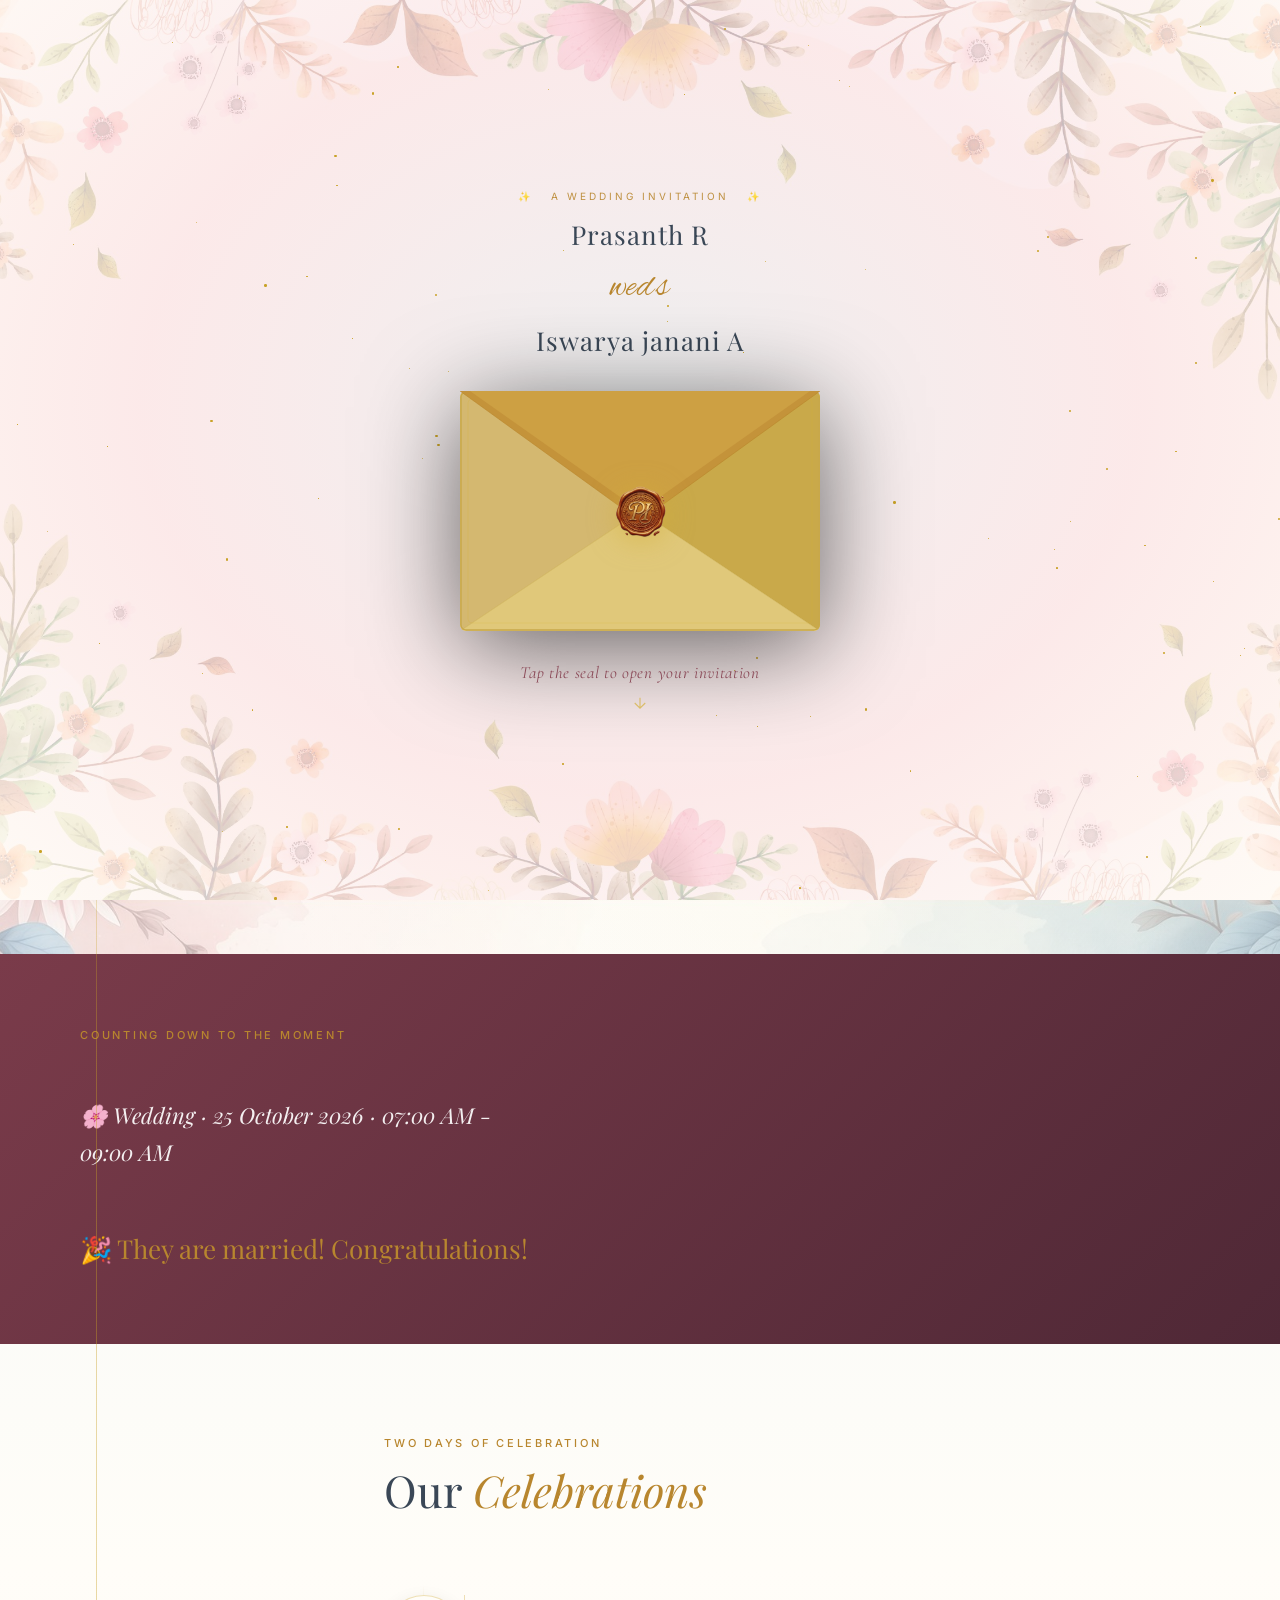
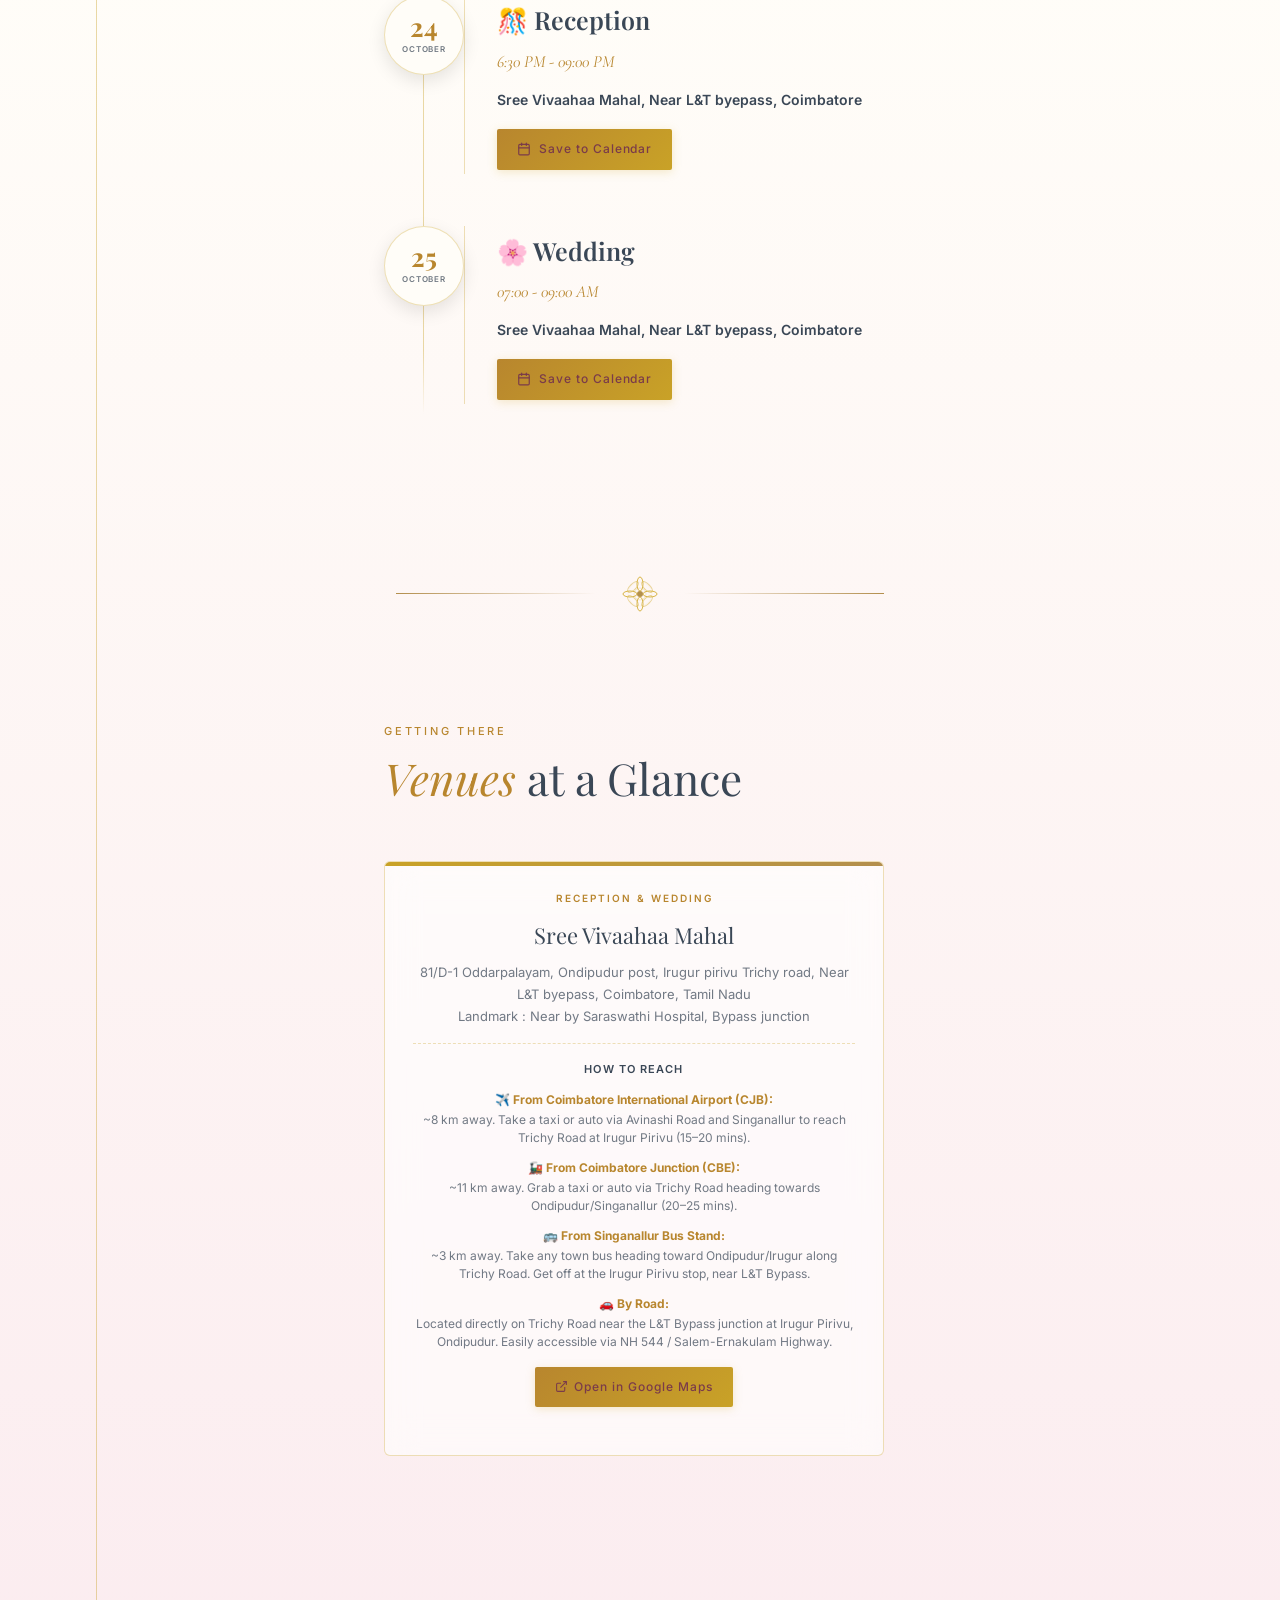
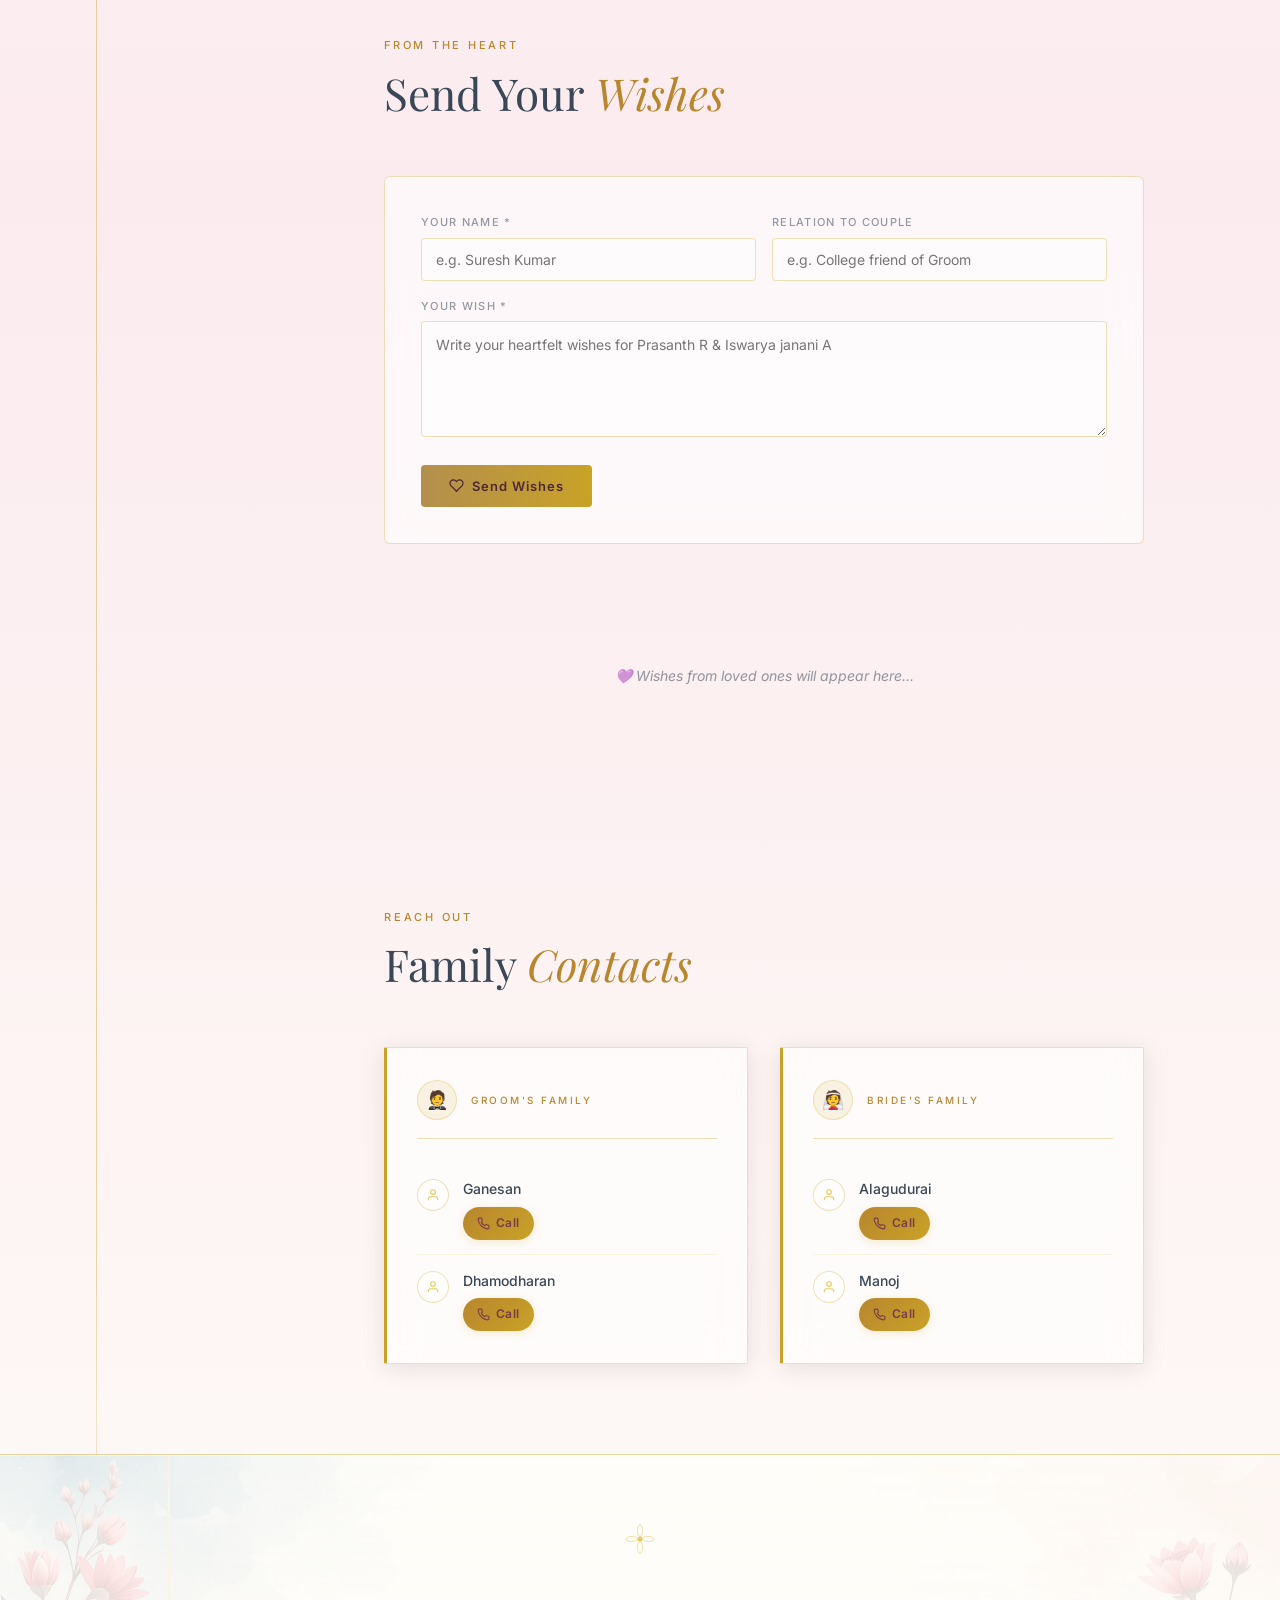
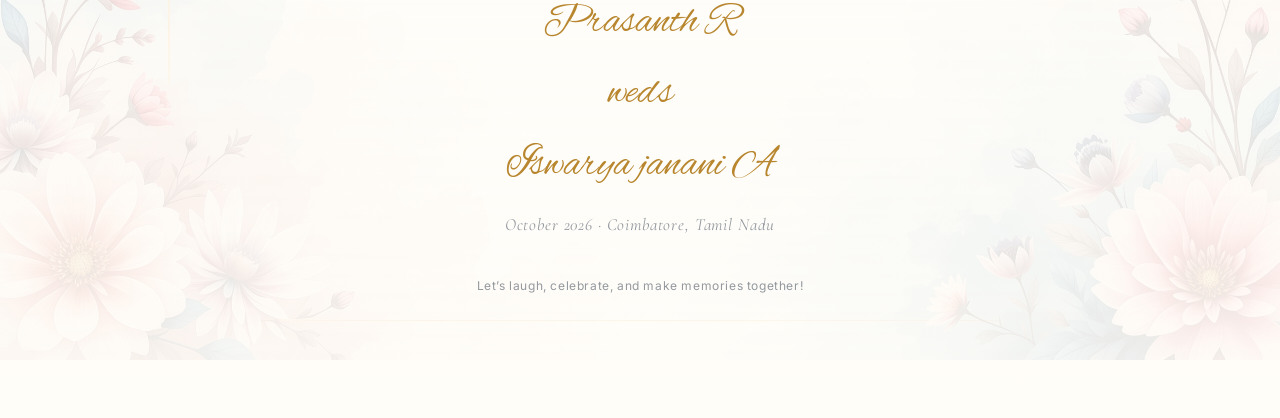
==== index.html @ 96277060 "new client project added" ====
<!DOCTYPE html>
<html lang="en">

<head>
  <meta charset="UTF-8" />
  <meta name="viewport" content="width=device-width, initial-scale=1.0" />
  <title>Prasanth R & Iswarya janani A — Wedding Celebrations</title>
  <meta name="description"
    content="Join Prasanth R & Iswarya janani A for wedding and reception celebrations in Coimbatore, Tamil Nadu on 24 and 25 October 2026." />
  <meta property="og:title" content="Prasanth R & Iswarya janani A — Wedding Celebrations" />
  <meta property="og:description"
    content="Join our wedding and reception celebrations in Coimbatore, Tamil Nadu on 24 and 25 October 2026." />
  <meta property="og:type" content="website" />
  <meta property="og:site_name" content="Prasanth R & Iswarya janani A Wedding">
  <meta property="og:image:type" content="image/png" />
  <meta property="og:image:width" content="1200" />
  <meta property="og:image:height" content="630" />
  <meta property="og:image:alt" content="Wedding invitation for Prasanth R & Iswarya janani A" />

  <meta name="twitter:card" content="summary_large_image" />
  <meta name="twitter:title" content="Prasanth R & Iswarya janani A — Wedding Celebrations" />
  <meta name="twitter:description"
    content="Join our wedding and reception celebrations in Coimbatore, Tamil Nadu on 24 and 25 October 2026." />
  <link rel="icon" type="image/png" href="./assets/seal.png" />
  <link
    href="https://fonts.googleapis.com/css2?family=Playfair+Display:ital,wght@0,400;0,600;0,700;1,400;1,600&family=Cormorant+Garamond:ital,wght@0,300;0,400;0,500;1,300;1,400&family=Alex+Brush&family=Inter:wght@300;400;500&display=swap"
    rel="stylesheet" />

  <link rel="stylesheet" href="styles.css">
</head>

<body>

  <!-- ═══════════════════════════════════════════════════════════
     ROYAL ENVELOPE INTRO OVERLAY
════════════════════════════════════════════════════════════ -->
  <div id="envelope-overlay">
    <div class="env-stars" id="env-stars"></div>

    <div class="env-scene">

      <!-- Title above envelope -->
      <div class="env-title">
        <p class="env-title-top" data-i18n="envTitleTop">✨ &nbsp; A Wedding Invitation &nbsp; ✨</p>
        <!-- <p class="env-title-names">Prasanth R <br> weds <br> Iswarya janani A</p> -->
        <p class="env-title-names">Prasanth R <br> <span
            style="font-family: 'Alex Brush', cursive; color: #B8862E; font-size: 1.4em; font-style: normal;">weds</span> <br> Iswarya janani A
        </p>

      </div>

      <!-- The full envelope is one SVG — solid, no transparency -->
      <div class="env-wrap" id="env-wrap">

        <!-- SVG envelope body (back + side flaps + bottom flap) — always visible -->
        <svg class="env-svg-body" viewBox="0 0 360 240" xmlns="http://www.w3.org/2000/svg">
          <!-- Envelope base rectangle -->
          <rect x="0" y="0" width="360" height="240" rx="6" fill="#EDD9A3" />
          <!-- Left triangle fold -->
          <polygon points="0,0 0,240 180,120" fill="#D4B870" />
          <!-- Right triangle fold -->
          <polygon points="360,0 360,240 180,120" fill="#C9A94A" />
          <!-- Bottom triangle fold -->
          <polygon points="0,240 360,240 180,120" fill="#E0C87A" />
          <!-- Gold seam lines -->
          <line x1="0" y1="0" x2="180" y2="120" stroke="#B8962A" stroke-width="0.6" opacity="0.5" />
          <line x1="360" y1="0" x2="180" y2="120" stroke="#B8962A" stroke-width="0.6" opacity="0.5" />
          <line x1="0" y1="240" x2="180" y2="120" stroke="#B8962A" stroke-width="0.6" opacity="0.5" />
          <line x1="360" y1="240" x2="180" y2="120" stroke="#B8962A" stroke-width="0.6" opacity="0.5" />
          <!-- Outer border -->
          <rect x="1" y="1" width="358" height="238" rx="5" fill="none" stroke="#C9A94A" stroke-width="1.5" />
          <!-- Inner border -->
          <rect x="8" y="8" width="344" height="224" rx="4" fill="none" stroke="rgba(212,175,55,0.3)"
            stroke-width="0.8" />
        </svg>

        <!-- The invitation card nestled inside (sits behind the top flap) -->
        <div class="env-inner-card" id="env-inner-card">
          <p class="env-card-eyebrow" data-i18n="envBlessings">🪔 &nbsp; With our families' love and support &nbsp; 🪔
          </p>
          <p class="env-card-names">Prasanth R<br /><em class="env-amp" data-i18n="heroWeds">weds</em><br /><em>Iswarya Janani A</em></p>
          <p class="env-card-date" data-i18n="heroDate">October 2026 · Coimbatore, Tamil Nadu</p>
        </div>

        <!-- Top flap — rotates open on click, contains the seal -->
        <div class="env-top-flap" id="env-top-flap">
          <svg class="env-top-svg" viewBox="0 0 360 130" xmlns="http://www.w3.org/2000/svg" preserveAspectRatio="none">
            <!-- Solid filled top flap triangle -->
            <polygon points="0,0 360,0 180,130" fill="#C4933A" />
            <!-- Lighter inner triangle -->
            <polygon points="10,0 350,0 180,120" fill="#D4A94A" opacity="0.6" />
            <!-- Gold edge -->
            <line x1="0" y1="0" x2="180" y2="130" stroke="#B8852A" stroke-width="0.8" opacity="0.7" />
            <line x1="360" y1="0" x2="180" y2="130" stroke="#B8852A" stroke-width="0.8" opacity="0.7" />
          </svg>

          <!-- Wax seal — centred on the flap fold line -->
          <div class="env-seal" id="env-seal">
            <img src="./assets/seal.png" alt="Wax seal"
              onerror="this.style.display='none'; this.nextElementSibling.style.display='block';" />
            <div class="env-seal-fallback" style="display:none; width:100%; height:100%;">
              <svg viewBox="0 0 90 90" xmlns="http://www.w3.org/2000/svg">
                <!-- Outer glow ring -->
                <circle cx="45" cy="45" r="43" fill="none" stroke="#D4AF37" stroke-width="0.8" opacity="0.4" />
                <!-- Main seal disc -->
                <circle cx="45" cy="45" r="38" fill="#7A3B4A" />
                <circle cx="45" cy="45" r="36" fill="#8B4A58" />
                <!-- Decorative ring -->
                <circle cx="45" cy="45" r="32" fill="none" stroke="#D4AF37" stroke-width="1" opacity="0.7" />
                <circle cx="45" cy="45" r="27" fill="none" stroke="#D4AF37" stroke-width="0.4" opacity="0.4" />
                <!-- Lotus petals N/S/E/W -->
                <ellipse cx="45" cy="26" rx="4.5" ry="11" fill="#D4AF37" opacity="0.95" />
                <ellipse cx="45" cy="64" rx="4.5" ry="11" fill="#D4AF37" opacity="0.95" />
                <ellipse cx="26" cy="45" rx="11" ry="4.5" fill="#D4AF37" opacity="0.95" />
                <ellipse cx="64" cy="45" rx="11" ry="4.5" fill="#D4AF37" opacity="0.95" />
                <!-- Diagonal petals -->
                <ellipse cx="32" cy="32" rx="4" ry="9" fill="#D4AF37" opacity="0.55" transform="rotate(45 32 32)" />
                <ellipse cx="58" cy="32" rx="4" ry="9" fill="#D4AF37" opacity="0.55" transform="rotate(-45 58 32)" />
                <ellipse cx="32" cy="58" rx="4" ry="9" fill="#D4AF37" opacity="0.55" transform="rotate(-45 32 58)" />
                <ellipse cx="58" cy="58" rx="4" ry="9" fill="#D4AF37" opacity="0.55" transform="rotate(45 58 58)" />
                <!-- Centre -->
                <circle cx="45" cy="45" r="10" fill="#D4AF37" />
                <circle cx="45" cy="45" r="7" fill="#7A3B4A" />
                <text x="45" y="49" text-anchor="middle" font-family="Georgia,serif" font-size="8" fill="#D4AF37"
                  font-style="italic" font-weight="bold">R&amp;P</text>
              </svg>
            </div>
          </div>
        </div>

      </div><!-- /env-wrap -->

      <!-- Prompt -->
      <div class="env-prompt" id="env-prompt">
        <p data-i18n="envTapPrompt">Tap the seal to open your invitation</p>
        <svg width="18" height="18" viewBox="0 0 24 24" fill="none" stroke="rgba(212,175,55,0.7)" stroke-width="1.5"
          style="animation:floatArrow 1.8s ease-in-out infinite; margin-top:4px;">
          <path d="M12 5v14M5 12l7 7 7-7" />
        </svg>
      </div>

    </div><!-- /env-scene -->
  </div><!-- /envelope-overlay -->

  <!-- Background music -->
  <audio id="bg-music" loop preload="auto">
    <source src="./assets/WhatsApp Audio 2026-08-07 at 17.40.09.mpeg" type="audio/mpeg">
  </audio>

  <!-- Floating music toggle -->
  <button id="music-toggle" onclick="toggleMusic()" title="Toggle music">
    <svg id="music-icon-on" width="17" height="17" viewBox="0 0 24 24" fill="none" stroke="currentColor"
      stroke-width="2">
      <path d="M9 18V5l12-2v13" />
      <circle cx="6" cy="18" r="3" />
      <circle cx="18" cy="16" r="3" />
    </svg>
    <svg id="music-icon-off" width="17" height="17" viewBox="0 0 24 24" fill="none" stroke="currentColor"
      stroke-width="2" style="display:none;">
      <path d="M9 18V5l12-2v13" />
      <circle cx="6" cy="18" r="3" />
      <circle cx="18" cy="16" r="3" />
      <line x1="1" y1="1" x2="23" y2="23" />
    </svg>
  </button>





  <!-- ═══════════════════════════════════════════════════════════
     END OF ENVELOPE INTRO
════════════════════════════════════════════════════════════ -->

  <!-- ═══════════════════════════════════════════════════════════
     GOLDEN SPARKLE SHOWER — persistent ambient overlay
════════════════════════════════════════════════════════════ -->
  <canvas id="sparkle-canvas"
    style="position:fixed; top:0; left:0; width:100vw; height:100vh; pointer-events:none; z-index:9999;"></canvas>

  <!-- ═══════════════════════════════════════════════════════════
     END OF SPARKLE SHOWER
════════════════════════════════════════════════════════════ -->

  <nav>
    <a href="#events" data-i18n="navCelebrations">Celebrations</a>
    <a href="#venues" data-i18n="navVenues">Venues</a>
    <a href="#wishes" data-i18n="navWishes">Wishes</a>
    <a href="#contact" data-i18n="navContact">Contact</a>
  </nav>

  <div class="hero">
    <!-- <div class="hero-border"></div>
    <div class="corner c-tl">
      <svg viewBox="0 0 60 60" fill="none" xmlns="http://www.w3.org/2000/svg">
        <path d="M2 2 L30 2 Q2 2 2 30" stroke="#D4AF37" stroke-width="1" fill="none" />
        <path d="M8 2 L8 20" stroke="#D4AF37" stroke-width="0.5" opacity="0.5" />
        <path d="M2 8 L20 8" stroke="#D4AF37" stroke-width="0.5" opacity="0.5" />
        <circle cx="8" cy="8" r="2.5" fill="#D4AF37" opacity="0.7" />
        <path d="M14 2 Q8 8 2 14" stroke="#D4AF37" stroke-width="0.5" opacity="0.4" />
      </svg>
    </div>
    <div class="corner c-tr">
      <svg viewBox="0 0 60 60" fill="none" xmlns="http://www.w3.org/2000/svg">
        <path d="M2 2 L30 2 Q2 2 2 30" stroke="#D4AF37" stroke-width="1" fill="none" />
        <path d="M8 2 L8 20" stroke="#D4AF37" stroke-width="0.5" opacity="0.5" />
        <path d="M2 8 L20 8" stroke="#D4AF37" stroke-width="0.5" opacity="0.5" />
        <circle cx="8" cy="8" r="2.5" fill="#D4AF37" opacity="0.7" />
      </svg>
    </div>
    <div class="corner c-bl">
      <svg viewBox="0 0 60 60" fill="none" xmlns="http://www.w3.org/2000/svg">
        <path d="M2 2 L30 2 Q2 2 2 30" stroke="#D4AF37" stroke-width="1" fill="none" />
        <path d="M8 2 L8 20" stroke="#D4AF37" stroke-width="0.5" opacity="0.5" />
        <path d="M2 8 L20 8" stroke="#D4AF37" stroke-width="0.5" opacity="0.5" />
        <circle cx="8" cy="8" r="2.5" fill="#D4AF37" opacity="0.7" />
      </svg>
    </div>
    <div class="corner c-br">
      <svg viewBox="0 0 60 60" fill="none" xmlns="http://www.w3.org/2000/svg">
        <path d="M2 2 L30 2 Q2 2 2 30" stroke="#D4AF37" stroke-width="1" fill="none" />
        <path d="M8 2 L8 20" stroke="#D4AF37" stroke-width="0.5" opacity="0.5" />
        <path d="M2 8 L20 8" stroke="#D4AF37" stroke-width="0.5" opacity="0.5" />
        <circle cx="8" cy="8" r="2.5" fill="#D4AF37" opacity="0.7" />
      </svg>
    </div> -->

    <p id="hero-eyebrow" class="hero-eyebrow" data-i18n="heroEyebrow">✨<br />Your presence will make it extra special.
      See you there! ✨</p>

    <h1 class="hero-names">
      Prasanth R
      <span class="hero-amp" data-i18n="heroWeds">weds</span>
      <em>Iswarya janani A</em>
    </h1>

    <!-- <div class="hero-divider">
      <svg width="24" height="24" viewBox="0 0 24 24" fill="none" xmlns="http://www.w3.org/2000/svg">
        <path d="M12 20c0 0-8-5-8-11a8 8 0 0116 0c0 6-8 11-8 11z" stroke="#D4AF37" stroke-width="1" fill="none" />
        <path d="M12 20V10" stroke="#D4AF37" stroke-width="1" />
        <path d="M8 14c1-2 2-3 4-4M16 14c-1-2-2-3-4-4" stroke="#D4AF37" stroke-width="0.8" opacity="0.7" />
      </svg>
    </div> -->

    <p id="hero-date" class="hero-date" data-i18n="heroDate">October 2026 &nbsp;·&nbsp; Coimbatore, Tamil Nadu</p>

  </div>

  <div class="countdown-container">
    <div class="countdown-inner">
      <p data-i18n="countdownLabel"
        style="font-family:'Inter',sans-serif; font-size:11px; font-weight:500; letter-spacing:0.25em; text-transform:uppercase; color:var(--gold-light); margin-bottom:12px;">
        Counting down to the moment</p>
      <p id="countdown-subtitle" data-i18n="countdownSubtitle"
        style="font-family:'Playfair Display',serif; font-size:22px; font-style:italic; color:rgba(255,255,255,0.92); margin-bottom:32px;">
        🌸 Wedding · 25 October 2026 · 07:00 AM - 09:00 AM</p>

      <div class="scratch-wrap" id="scratch-wrap">
        <div class="countdown-grid">
          <div class="cd-box">
            <div class="cd-num" id="cd-days">--</div>
            <div class="cd-label" data-i18n="cdDays">Days</div>
          </div>
          <div class="cd-sep">:</div>
          <div class="cd-box">
            <div class="cd-num" id="cd-hours">--</div>
            <div class="cd-label" data-i18n="cdHours">Hours</div>
          </div>
          <div class="cd-sep">:</div>
          <div class="cd-box">
            <div class="cd-num" id="cd-minutes">--</div>
            <div class="cd-label" data-i18n="cdMin">Min</div>
          </div>
          <div class="cd-sep">:</div>
          <div class="cd-box">
            <div class="cd-num" id="cd-seconds">--</div>
            <div class="cd-label" data-i18n="cdSec">Sec</div>
          </div>
        </div>
        <canvas id="scratch-canvas" class="scratch-canvas"></canvas>
      </div>
      <p id="cd-done" data-i18n="cdDone"
        style="display:none; font-family:'Playfair Display',serif; font-size:26px; color:var(--gold-light); margin-top:16px;">
        🎉 They are married! Congratulations!</p>
    </div>
  </div>

  <div id="events">
    <section>
      <p class="section-eyebrow" data-i18n="celebrationsEyebrow">Two Days of Celebration</p>
      <h2 class="section-title" data-i18n="sectionCelebrations">Our <em>Celebrations</em></h2>

      <div class="events-stack">
        <div class="event-card">
          <div class="event-date-block">
            <div class="event-day">24</div>
            <div class="event-month" data-i18n="monthSep">October</div>
            <div class="event-weekday" data-i18n="dateTue">Saturday · 2026</div>

          </div>
          <div class="event-details">
            <div class="event-name" data-i18n="event3Name">🎊 Reception</div>
            <div class="event-time" data-i18n="event3Time">6:30 PM - 09:00 PM</div>
            <div class="event-venue">
              <span class="event-venue-name" data-i18n="venue1Name">Sree Vivaahaa Mahal, Near L&T byepass,
                Coimbatore</span><br />
            </div>
            <div style="margin-top:10px">
              <a class="map-btn gold" href="calender\reception.ics" download>
                <svg width="14" height="14" viewBox="0 0 24 24" fill="none" stroke="currentColor" stroke-width="2"
                  stroke-linecap="round" stroke-linejoin="round">
                  <rect x="3" y="4" width="18" height="18" rx="2" />
                  <line x1="16" y1="2" x2="16" y2="6" />
                  <line x1="8" y1="2" x2="8" y2="6" />
                  <line x1="3" y1="10" x2="21" y2="10" />
                </svg>
                <span data-i18n="openMaps">Save to Calendar</span>
              </a>
            </div>
          </div>
        </div>

        <div class="event-card">
          <div class="event-date-block">
            <div class="event-day">25</div>
            <div class="event-month" data-i18n="monthSep">October</div>
            <div class="event-weekday" data-i18n="dateSun">Sunday · 2026</div>

          </div>
          <div class="event-details">
            <div class="event-name" data-i18n="event2Name">🌸 Wedding</div>
            <div class="event-time" data-i18n="event2Time">07:00 - 09:00 AM</div>
            <div class="event-venue">
              <span class="event-venue-name" data-i18n="venue1Name">Sree Vivaahaa Mahal, Near L&T byepass,
                Coimbatore</span><br />
            </div>
            <div style="margin-top:10px">
              <a class="map-btn gold" href="calender\wedding.ics" download>
                <svg width="14" height="14" viewBox="0 0 24 24" fill="none" stroke="currentColor" stroke-width="2"
                  stroke-linecap="round" stroke-linejoin="round">
                  <rect x="3" y="4" width="18" height="18" rx="2" />
                  <line x1="16" y1="2" x2="16" y2="6" />
                  <line x1="8" y1="2" x2="8" y2="6" />
                  <line x1="3" y1="10" x2="21" y2="10" />
                </svg>
                <span data-i18n="openMaps">Save to Calendar</span>
              </a>
            </div>
          </div>
        </div>



      </div>
    </section>
  </div>

  <div class="kolam-divider">
    <div class="line rev"></div>
    <svg width="48" height="48" viewBox="0 0 48 48" fill="none" xmlns="http://www.w3.org/2000/svg">
      <circle cx="24" cy="24" r="3" fill="#B38F4D" />
      <g stroke="#D4AF37" stroke-width="1" fill="none">
        <ellipse cx="24" cy="14" rx="3" ry="7" opacity="0.9" />
        <ellipse cx="24" cy="34" rx="3" ry="7" opacity="0.9" />
        <ellipse cx="14" cy="24" rx="7" ry="3" opacity="0.9" />
        <ellipse cx="34" cy="24" rx="7" ry="3" opacity="0.9" />
        <ellipse cx="17" cy="17" rx="3" ry="7" transform="rotate(45 17 17)" opacity="0.5" />
        <ellipse cx="31" cy="17" rx="3" ry="7" transform="rotate(-45 31 17)" opacity="0.5" />
        <ellipse cx="17" cy="31" rx="3" ry="7" transform="rotate(-45 17 31)" opacity="0.5" />
        <ellipse cx="31" cy="31" rx="3" ry="7" transform="rotate(45 31 31)" opacity="0.5" />
      </g>
      <circle cx="24" cy="24" r="6" stroke="#D4AF37" stroke-width="0.5" fill="none" opacity="0.4" />
      <circle cx="24" cy="24" r="12" stroke="#D4AF37" stroke-width="0.3" fill="none" opacity="0.2" />
    </svg>
    <div class="line"></div>
  </div>

  <div id="venues">
    <section>
      <p class="section-eyebrow" data-i18n="venuesEyebrow">Getting There</p>
      <h2 class="section-title" data-i18n="venuesTitle"><em>Venues</em> at a Glance</h2>

      <div class="venues-grid" style="display: flex;">
        <div
          style="background: var(--card-glass); backdrop-filter: blur(16px); -webkit-backdrop-filter: blur(16px); border: 1px solid var(--card-glass-border); border-radius: 6px; padding: 28px; position: relative; overflow: hidden; text-align: center; max-width: 500px; width: 100%;">
          <div
            style="position:absolute; top:0; left:0; right:0; height:4px; background: linear-gradient(to right, var(--gold), var(--copper)); z-index:2;">
          </div>
          <div style="position:relative; z-index:1;">
            <p style="font-size:10px; letter-spacing:0.2em; text-transform:uppercase; color:var(--gold-light); font-weight:600; margin-bottom:10px;"
              data-i18n="venue1Tag">RECEPTION & WEDDING</p>
            <p style="font-family:'Playfair Display',serif; font-size:22px; color:var(--text-on-dark); margin-bottom:6px;"
              data-i18n="venue1Name">Sree Vivaahaa Mahal</p>
            <p style="font-size:13px; color:var(--text-on-dark-soft); margin-bottom:16px;" data-i18n="venue1City">81/D-1
              Oddarpalayam, Ondipudur post,
              Irugur pirivu Trichy road,
              Near L&T byepass, Coimbatore, Tamil Nadu <br>Landmark : Near by Saraswathi Hospital, Bypass junction</p>
            <div style="border-top: 1px dashed var(--card-glass-border); padding-top: 16px; margin-bottom: 20px;">
              <p style="font-size: 11px; letter-spacing: 0.1em; text-transform: uppercase; color: var(--text-on-dark); font-weight: 600; margin-bottom: 12px;"
                data-i18n="howToReach">How to Reach</p>
              <div
                style="display: grid; gap: 12px; font-size: 12px; line-height: 1.5; color: var(--text-on-dark-soft); text-align: center;">
                <div>
                  <strong style="color: var(--gold-light); display: block; margin-bottom: 2px;"
                    data-i18n="fromAirportLabel">✈️ From Coimbatore International Airport (CJB):</strong>
                  <span data-i18n="venue1Airport">~8 km away. Take a taxi or auto via Avinashi Road and Singanallur to
                    reach Trichy Road at Irugur Pirivu (15–20 mins).</span>
                </div>
                <div>
                  <strong style="color: var(--gold-light); display: block; margin-bottom: 2px;"
                    data-i18n="venue1TrainLabel">🚂 From Coimbatore Junction (CBE):</strong>
                  <span data-i18n="venue1Train">~11 km away. Grab a taxi or auto via Trichy Road heading towards
                    Ondipudur/Singanallur (20–25 mins).</span>
                </div>
                <div>
                  <strong style="color: var(--gold-light); display: block; margin-bottom: 2px;"
                    data-i18n="fromBusLabel">🚌 From Singanallur Bus Stand:</strong>
                  <span data-i18n="venue1Bus">~3 km away. Take any town bus heading toward Ondipudur/Irugur along Trichy
                    Road. Get off at the Irugur Pirivu stop, near L&T Bypass.</span>
                </div>
                <div>
                  <strong style="color: var(--gold-light); display: block; margin-bottom: 2px;"
                    data-i18n="byRoadLabel">🚗 By Road:</strong>
                  <span data-i18n="venue1Road">Located directly on Trichy Road near the L&T Bypass junction at Irugur
                    Pirivu, Ondipudur. Easily accessible via NH 544 / Salem-Ernakulam Highway.</span>
                </div>
              </div>
              <div style="margin-top:16px; display: flex; justify-content: center;">
                <a class="map-btn gold" href="https://maps.app.goo.gl/bNMLUjcv218nfR5j7" target="_blank"
                  rel="noopener noreferrer" style="display: inline-flex; align-items: center; gap: 6px;">
                  <svg width="13" height="13" viewBox="0 0 24 24" fill="none" stroke="currentColor" stroke-width="2">
                    <path d="M18 13v6a2 2 0 01-2 2H5a2 2 0 01-2-2V8a2 2 0 012-2h6" />
                    <polyline points="15 3 21 3 21 9" />
                    <line x1="10" y1="14" x2="21" y2="3" />
                  </svg>
                  <span data-i18n="openMaps">Open in Google Maps</span>
                </a>
              </div>
            </div>
          </div>
        </div>
      </div>


    </section>
  </div>
  <div id="wishes">
    <section>
      <p class="section-eyebrow" data-i18n="wishesEyebrow">From the Heart</p>
      <h2 class="section-title" data-i18n="wishesTitle">Send Your <em>Wishes</em></h2>

      <div
        style="background:var(--card-glass); backdrop-filter: blur(16px); -webkit-backdrop-filter: blur(16px); border:1px solid var(--card-glass-border); border-radius:6px; padding:36px; margin-bottom:40px;">
        <div class="wish-form-grid">
          <div>
            <label
              style="display:block; font-size:11px; font-weight:500; letter-spacing:0.12em; text-transform:uppercase; color:var(--text-on-dark-muted); margin-bottom:6px;"
              data-i18n="yourName">Your Name *</label>
            <input id="wish-name" type="text" data-i18n-placeholder="namePlaceholder" placeholder="e.g. Suresh Kumar"
              style="width:100%; padding:12px 14px; border:1px solid var(--card-glass-border); border-radius:4px; font-size:14px; font-family:'Inter',sans-serif; color:var(--text-on-dark); background:rgba(255,255,255,0.5); outline:none; transition:border 0.2s;"
              onfocus="this.style.borderColor='var(--gold)'"
              onblur="this.style.borderColor='var(--card-glass-border)'" />
          </div>
          <div>
            <label
              style="display:block; font-size:11px; font-weight:500; letter-spacing:0.12em; text-transform:uppercase; color:var(--text-on-dark-muted); margin-bottom:6px;"
              data-i18n="relationLabel">Relation to Couple</label>
            <input id="wish-relation" type="text" data-i18n-placeholder="relationPlaceholder"
              placeholder="e.g. College friend of Groom"
              style="width:100%; padding:12px 14px; border:1px solid var(--card-glass-border); border-radius:4px; font-size:14px; font-family:'Inter',sans-serif; color:var(--text-on-dark); background:rgba(255,255,255,0.5); outline:none; transition:border 0.2s;"
              onfocus="this.style.borderColor='var(--gold)'"
              onblur="this.style.borderColor='var(--card-glass-border)'" />
          </div>
        </div>
        <div style="margin-bottom:20px;">
          <label
            style="display:block; font-size:11px; font-weight:500; letter-spacing:0.12em; text-transform:uppercase; color:var(--text-on-dark-muted); margin-bottom:6px;"
            data-i18n="yourWish">Your Wish *</label>
          <textarea id="wish-message" rows="4" data-i18n-placeholder="wishPlaceholder"
            placeholder="Write your heartfelt wishes for Prasanth R & Iswarya janani A"
            style="width:100%; padding:12px 14px; border:1px solid var(--card-glass-border); border-radius:4px; font-size:14px; font-family:'Inter',sans-serif; color:var(--text-on-dark); background:rgba(255,255,255,0.5); outline:none; resize:vertical; transition:border 0.2s; line-height:1.6;"
            onfocus="this.style.borderColor='var(--gold)'"
            onblur="this.style.borderColor='var(--card-glass-border)'"></textarea>
        </div>
        <div style="display:flex; align-items:center; gap:16px; flex-wrap:wrap;">
          <button id="wish-submit" onclick="submitWish()"
            style="display:inline-flex; align-items:center; gap:8px; background:linear-gradient(to right, var(--copper), var(--gold)); color:var(--royal-bg-deep); font-size:13px; font-weight:600; letter-spacing:0.08em; padding:13px 28px; border-radius:4px; border:none; cursor:pointer; transition:opacity 0.2s; font-family:'Inter',sans-serif;">
            <svg width="15" height="15" viewBox="0 0 24 24" fill="none" stroke="currentColor" stroke-width="2">
              <path
                d="M20.84 4.61a5.5 5.5 0 00-7.78 0L12 5.67l-1.06-1.06a5.5 5.5 0 00-7.78 7.78l1.06 1.06L12 21.23l7.78-7.78 1.06-1.06a5.5 5.5 0 000-7.78z" />
            </svg>
            <span data-i18n="sendWishes">Send Wishes</span>
          </button>
          <span id="wish-status" style="font-size:13px; color:var(--text-on-dark-muted); font-style:italic;"></span>
        </div>
      </div>

      <div id="wishes-wall"
        style="display:grid; grid-template-columns: repeat(auto-fill, minmax(260px, 1fr)); gap:20px;">
        <div
          style="text-align:center; padding:40px 20px; color:var(--text-on-dark-muted); font-style:italic; font-size:14px; grid-column:1/-1;"
          data-i18n="wishesPlaceholderText">
          💜 Wishes from loved ones will appear here…
        </div>
      </div>
    </section>
  </div>

  <div id="contact">
  <section>
    <p class="section-eyebrow" data-i18n="contactEyebrow">Reach Out</p>
    <h2 class="section-title" data-i18n="contactTitle">Family <em>Contacts</em></h2>

    <div class="family-grid">

      <div class="family-card">
        <div class="family-card-header">
          <div class="family-icon">🤵</div>
          <div>
            <div class="family-label" data-i18n="groomFamilyLabel">Groom's Family</div>
          </div>
        </div>

        <div class="contact-item">
          <div class="contact-icon">
            <svg width="14" height="14" viewBox="0 0 24 24" fill="none" stroke="#E6CA65" stroke-width="2"><path d="M20 21v-2a4 4 0 00-4-4H8a4 4 0 00-4 4v2"/><circle cx="12" cy="7" r="4"/></svg>
          </div>
          <div class="contact-info">
            <div class="contact-name">Ganesan</div>
            <a class="contact-call-btn" href="tel:+917539926337">
              <svg width="13" height="13" viewBox="0 0 24 24" fill="none" stroke="currentColor" stroke-width="2" stroke-linecap="round" stroke-linejoin="round"><path d="M22 16.92v3a2 2 0 01-2.18 2 19.79 19.79 0 01-8.63-3.07 19.5 19.5 0 01-6-6 19.79 19.79 0 01-3.07-8.67A2 2 0 014.11 2h3a2 2 0 012 1.72c.127.96.361 1.903.7 2.81a2 2 0 01-.45 2.11L8.09 9.91a16 16 0 006 6l1.27-1.27a2 2 0 012.11-.45c.907.339 1.85.573 2.81.7A2 2 0 0122 16.92z"/></svg>
              <span data-i18n="callBtn">Call</span>
            </a>
          </div>
        </div>
        <div class="contact-item">
          <div class="contact-icon">
            <svg width="14" height="14" viewBox="0 0 24 24" fill="none" stroke="#E6CA65" stroke-width="2"><path d="M20 21v-2a4 4 0 00-4-4H8a4 4 0 00-4 4v2"/><circle cx="12" cy="7" r="4"/></svg>
          </div>
          <div class="contact-info">
            <div class="contact-name">Dhamodharan</div>
            <a class="contact-call-btn" href="tel:+918667688257">
              <svg width="13" height="13" viewBox="0 0 24 24" fill="none" stroke="currentColor" stroke-width="2" stroke-linecap="round" stroke-linejoin="round"><path d="M22 16.92v3a2 2 0 01-2.18 2 19.79 19.79 0 01-8.63-3.07 19.5 19.5 0 01-6-6 19.79 19.79 0 01-3.07-8.67A2 2 0 014.11 2h3a2 2 0 012 1.72c.127.96.361 1.903.7 2.81a2 2 0 01-.45 2.11L8.09 9.91a16 16 0 006 6l1.27-1.27a2 2 0 012.11-.45c.907.339 1.85.573 2.81.7A2 2 0 0122 16.92z"/></svg>
              <span data-i18n="callBtn">Call</span>
            </a>
          </div>
        </div>

      </div>

      <div class="family-card">
        <div class="family-card-header">
          <div class="family-icon">👰</div>
          <div>
            <div class="family-label" data-i18n="brideFamilyLabel">Bride's Family</div>
          </div>
        </div>
        <div class="contact-item">
          <div class="contact-icon">
            <svg width="14" height="14" viewBox="0 0 24 24" fill="none" stroke="#E6CA65" stroke-width="2"><path d="M20 21v-2a4 4 0 00-4-4H8a4 4 0 00-4 4v2"/><circle cx="12" cy="7" r="4"/></svg>
          </div>
          <div class="contact-info">
            <div class="contact-name">Alagudurai</div>
            <a class="contact-call-btn" href="tel:+919843112812">
              <svg width="13" height="13" viewBox="0 0 24 24" fill="none" stroke="currentColor" stroke-width="2" stroke-linecap="round" stroke-linejoin="round"><path d="M22 16.92v3a2 2 0 01-2.18 2 19.79 19.79 0 01-8.63-3.07 19.5 19.5 0 01-6-6 19.79 19.79 0 01-3.07-8.67A2 2 0 014.11 2h3a2 2 0 012 1.72c.127.96.361 1.903.7 2.81a2 2 0 01-.45 2.11L8.09 9.91a16 16 0 006 6l1.27-1.27a2 2 0 012.11-.45c.907.339 1.85.573 2.81.7A2 2 0 0122 16.92z"/></svg>
              <span data-i18n="callBtn">Call</span>
            </a>
          </div>
        </div>
        <div class="contact-item">
          <div class="contact-icon">
            <svg width="14" height="14" viewBox="0 0 24 24" fill="none" stroke="#E6CA65" stroke-width="2"><path d="M20 21v-2a4 4 0 00-4-4H8a4 4 0 00-4 4v2"/><circle cx="12" cy="7" r="4"/></svg>
          </div>
          <div class="contact-info">
            <div class="contact-name">Manoj</div>
            <a class="contact-call-btn" href="tel:+919943012812">
              <svg width="13" height="13" viewBox="0 0 24 24" fill="none" stroke="currentColor" stroke-width="2" stroke-linecap="round" stroke-linejoin="round"><path d="M22 16.92v3a2 2 0 01-2.18 2 19.79 19.79 0 01-8.63-3.07 19.5 19.5 0 01-6-6 19.79 19.79 0 01-3.07-8.67A2 2 0 014.11 2h3a2 2 0 012 1.72c.127.96.361 1.903.7 2.81a2 2 0 01-.45 2.11L8.09 9.91a16 16 0 006 6l1.27-1.27a2 2 0 012.11-.45c.907.339 1.85.573 2.81.7A2 2 0 0122 16.92z"/></svg>
              <span data-i18n="callBtn">Call</span>
            </a>
          </div>
        </div>
        
        
      </div>
    </div>
  </section>
</div>

  <footer>
    <div style="margin-bottom:20px;">
      <svg width="40" height="40" viewBox="0 0 48 48" fill="none" xmlns="http://www.w3.org/2000/svg">
        <circle cx="24" cy="24" r="3" fill="#E6CA65" />
        <g stroke="#E6CA65" stroke-width="1" fill="none" opacity="0.7">
          <ellipse cx="24" cy="14" rx="3" ry="7" />
          <ellipse cx="24" cy="34" rx="3" ry="7" />
          <ellipse cx="14" cy="24" rx="7" ry="3" />
          <ellipse cx="34" cy="24" rx="7" ry="3" />
        </g>
      </svg>
    </div>
    <div class="footer-names">Prasanth R<br>weds<br>Iswarya janani A</div>
    <div class="footer-tagline" data-i18n="footerTagline">October 2026 · Coimbatore, Tamil Nadu</div>
    <div class="footer-note" data-i18n="footerNote">Let’s laugh, celebrate, and make memories together!</div>
    <!-- Designed-by credit -->
    <div class="footer-credit-bar">
      <span>Designed by:</span>
      <img src="./assets/inaivo_invites.jpeg" alt="Inaivo Invites" />
      <a href="https://instagram.com/inaivo.invites" target="_blank" rel="noopener noreferrer">
        📸 inaivo.invites
      </a>
      <a href="tel:7373219594">
        📞 7373219594
      </a>
      <a href="https://inaivo-invites.vercel.app/" target="_blank" rel="noopener noreferrer">
        🌐 inaivo-invites
      </a>
    </div>
  </footer>



  <script src="script.js"></script>
</body>

</html>
---- styles.css ----
@font-face {
  font-family: 'Callista';
  src: url('./assets/fonts/Callista-vmqlE.woff2') format('woff2'),
    url('./assets/fonts/Callista-vmqlE.woff') format('woff');
  font-weight: 400;
  font-style: normal;
  font-display: swap;
}

@media (min-width: 1024px) {
  .hero-names {
    text-align: left;
    margin: 0; /* Reset margin if needed for your desktop layout */
  }
}

:root {
  --ivory: #FFFDF8;
  --gold: #C9A227;
  --gold-light: #B8862E;
  --gold-pale: #FDF6E8;
  --green: #6B1010;
  --green-light: #8C1919;
  --copper: #B38F4D;
  --parchment: #F3E7DC;
  --charcoal: #3A4756;
  --charcoal-soft: #55636F;
  --text-muted: #8C827A;
  --white: #FFFFFF;
  --plum-dark: #7A3B4A;
  --plum-deep: #4F2836;

  /* ── PASTEL FLORAL THEME ── */
  --blush: #F7DDE3;
  --blush-soft: #FBEBEF;
  --sky: #DCE9F3;
  --sky-soft: #EAF3F8;
  --rose-deep: #8B4A58;
  --mauve-deep: #4A2530;
  --royal-bg: #EAF3F8;
  --royal-bg-deep: #4F2836;
  --royal-bg-mid: #9C5468;
  --card-glass: rgba(255, 255, 255, 0.6);
  --card-glass-border: rgba(201, 162, 39, 0.32);
  --card-glass-hover: rgba(255, 255, 255, 0.78);
  --text-on-dark: #3A4756;
  --text-on-dark-soft: rgba(58, 71, 86, 0.72);
  --text-on-dark-muted: rgba(58, 71, 86, 0.55);
  --divider-on-dark: rgba(201, 162, 39, 0.4);
}

* {
  margin: 0;
  padding: 0;
  box-sizing: border-box;
}

html {
  scroll-behavior: smooth;
}

body {
  background:
      url("data:image/svg+xml,%3Csvg%20xmlns=%22http://www.w3.org/2000/svg%22%20width=%22320%22%20height=%22320%22%20viewBox=%220%200%20320%20320%22%3E%3Cg%20fill=%22none%22%20stroke=%22%23C9A227%22%3E%3C%21--%20Main%20lotus%20motif,%20echoes%20the%20wax-seal%20design%20--%3E%3Cg%20transform=%22translate%2870,64%29%20scale%280.9%29%22%20opacity=%220.85%22%3E%3Cg%20stroke-width=%221%22%20opacity=%220.5%22%3E%3Cellipse%20cx=%220%22%20cy=%22-15%22%20rx=%223.4%22%20ry=%229%22%20/%3E%3Cellipse%20cx=%220%22%20cy=%2215%22%20rx=%223.4%22%20ry=%229%22%20/%3E%3Cellipse%20cx=%22-15%22%20cy=%220%22%20rx=%229%22%20ry=%223.4%22%20/%3E%3Cellipse%20cx=%2215%22%20cy=%220%22%20rx=%229%22%20ry=%223.4%22%20/%3E%3Cellipse%20cx=%22-10.6%22%20cy=%22-10.6%22%20rx=%223%22%20ry=%227%22%20transform=%22rotate%2845%20-10.6%20-10.6%29%22%20/%3E%3Cellipse%20cx=%2210.6%22%20cy=%22-10.6%22%20rx=%223%22%20ry=%227%22%20transform=%22rotate%28-45%2010.6%20-10.6%29%22%20/%3E%3Cellipse%20cx=%22-10.6%22%20cy=%2210.6%22%20rx=%223%22%20ry=%227%22%20transform=%22rotate%28-45%20-10.6%2010.6%29%22%20/%3E%3Cellipse%20cx=%2210.6%22%20cy=%2210.6%22%20rx=%223%22%20ry=%227%22%20transform=%22rotate%2845%2010.6%2010.6%29%22%20/%3E%3C/g%3E%3Ccircle%20r=%223%22%20fill=%22%23C9A227%22%20stroke=%22none%22%20opacity=%220.3%22%20/%3E%3Ccircle%20r=%2218%22%20stroke-width=%220.5%22%20opacity=%220.2%22%20/%3E%3C/g%3E%3C%21--%20Smaller%20secondary%20flower,%20opposite%20corner,%20slightly%20rotated%20for%20rhythm%20--%3E%3Cg%20transform=%22translate%28238,232%29%20scale%280.6%29%20rotate%2818%29%22%20opacity=%220.6%22%3E%3Cg%20stroke-width=%221.1%22%20opacity=%220.5%22%3E%3Cellipse%20cx=%220%22%20cy=%22-15%22%20rx=%223.4%22%20ry=%229%22%20/%3E%3Cellipse%20cx=%220%22%20cy=%2215%22%20rx=%223.4%22%20ry=%229%22%20/%3E%3Cellipse%20cx=%22-15%22%20cy=%220%22%20rx=%229%22%20ry=%223.4%22%20/%3E%3Cellipse%20cx=%2215%22%20cy=%220%22%20rx=%229%22%20ry=%223.4%22%20/%3E%3C/g%3E%3Ccircle%20r=%223%22%20fill=%22%23C9A227%22%20stroke=%22none%22%20opacity=%220.3%22%20/%3E%3C/g%3E%3C%21--%20Single%20leaf%20sprig,%20upper-right%20--%3E%3Cg%20transform=%22translate%28252,46%29%20rotate%2835%29%22%20opacity=%220.35%22%20stroke-width=%220.9%22%3E%3Cpath%20d=%22M0,0%20C6,-9%206,-18%200,-24%20C-6,-18%20-6,-9%200,0%20Z%22%20/%3E%3Cline%20x1=%220%22%20y1=%22-2%22%20x2=%220%22%20y2=%22-20%22%20stroke-width=%220.5%22%20/%3E%3C/g%3E%3Cg%20transform=%22translate%2830,150%29%20rotate%28-20%29%20scale%280.75%29%22%20opacity=%220.3%22%20stroke-width=%220.9%22%3E%3Cpath%20d=%22M0,0%20C6,-9%206,-18%200,-24%20C-6,-18%20-6,-9%200,0%20Z%22%20/%3E%3C/g%3E%3C%21--%20Tiny%20paisley,%20lower-left%20--%3E%3Cg%20transform=%22translate%2856,258%29%20rotate%28-15%29%20scale%280.8%29%22%20opacity=%220.35%22%20stroke-width=%220.9%22%3E%3Cpath%20d=%22M0,-14%20C12,-14%2017,-4%2012,5%20C9,11%200,14%20-5,9%20C-9,5%20-8,-2%20-2,-2%20C2,-2%204,2%201,5%22%20/%3E%3C/g%3E%3C%21--%20Scattered%20dots%20for%20kolam-like%20rhythm,%20irregular%20placement%20--%3E%3Cg%20fill=%22%23C9A227%22%20stroke=%22none%22%20opacity=%220.28%22%3E%3Ccircle%20cx=%2218%22%20cy=%2224%22%20r=%221.3%22%20/%3E%3Ccircle%20cx=%22290%22%20cy=%22110%22%20r=%221.3%22%20/%3E%3Ccircle%20cx=%22150%22%20cy=%22270%22%20r=%221.3%22%20/%3E%3Ccircle%20cx=%22110%22%20cy=%2220%22%20r=%221.1%22%20/%3E%3Ccircle%20cx=%22200%22%20cy=%22160%22%20r=%221.3%22%20/%3E%3Ccircle%20cx=%22264%22%20cy=%22290%22%20r=%221.1%22%20/%3E%3Ccircle%20cx=%228%22%20cy=%22220%22%20r=%221.2%22%20/%3E%3Ccircle%20cx=%22180%22%20cy=%22100%22%20r=%221%22%20/%3E%3C/g%3E%3C/g%3E%3C/svg%3E"),
    linear-gradient(180deg, var(--sky-soft) 0%, var(--ivory) 30%, var(--blush-soft) 65%, var(--ivory) 100%);
  background-repeat: repeat, no-repeat;
  background-size: 320px 320px, cover;
  background-attachment: fixed, scroll;
  color: var(--text-on-dark);
  font-family: 'Inter', sans-serif;
  font-size: 16px;
  line-height: 1.7;
  overflow-x: hidden;
  padding-top: 54px;
  position: relative;
}

/* ── DECORATIVE SPINE ──
   A single gold thread running the length of the page, echoing the
   kolam-dot motif already used in the dividers. It sits behind every
   section and is the one consistent alignment guide the whole page
   hangs off — like the string of a garland. */
body::after {
  content: '';
  position: absolute;
  top: 620px;
  bottom: 340px;
  left: clamp(28px, 8vw, 96px);
  width: 1px;
  background: linear-gradient(180deg, transparent, var(--divider-on-dark) 10%, var(--divider-on-dark) 90%, transparent);
  pointer-events: none;
  z-index: 0;
}

@media (max-width: 860px) {
  body::after {
    display: none;
  }
}

/* ── FLOATING NAV ── */
nav {
  position: fixed;
  top: 0;
  left: 0;
  right: 0;
  z-index: 100;
  background: rgba(255, 253, 248, 0.85);
  backdrop-filter: blur(12px);
  border-bottom: 1px solid var(--divider-on-dark);
  padding: 16px 40px;
  display: flex;
  align-items: center;
  justify-content: flex-end;
  gap: 32px;
}

nav a {
  font-family: 'Inter', sans-serif;
  font-size: 11px;
  font-weight: 500;
  letter-spacing: 0.15em;
  text-transform: uppercase;
  color: var(--text-on-dark-soft);
  text-decoration: none;
  transition: color 0.2s;
  position: relative;
  padding-bottom: 3px;
}

nav a::after {
  content: '';
  position: absolute;
  left: 0;
  right: 100%;
  bottom: 0;
  height: 1px;
  background: var(--gold);
  transition: right 0.25s ease;
}

nav a:hover {
  color: var(--gold-light);
}

nav a:hover::after {
  right: 0;
}

/* ── HERO ──
   Editorial letterhead: content is pinned to the left two-thirds of the
   frame instead of dead-centre, with a slim off-centre frame and a
   single anchoring corner mark — quieter and more asymmetric than a
   fully symmetric centred card. */
.hero {
  min-height: 100vh;
  background:
    linear-gradient(180deg, rgba(255, 253, 248, 0.6) 0%, rgba(255, 253, 248, 0.82) 45%, rgba(255, 253, 248, 0.6) 100%),
    url('./assets/floral-bg.jpg');
  background-size: cover;
  background-position: center;
  display: flex;
  flex-direction: column;
  align-items: flex-start;
  justify-content: center;
  position: relative;
  overflow: hidden;
  padding: 140px clamp(24px, 10vw, 120px) 100px;
}

.hero::before {
  content: '';
  position: absolute;
  top: 0;
  left: 0;
  right: 0;
  bottom: 0;
  background:
    radial-gradient(ellipse at 15% 30%, rgba(212, 175, 55, 0.1) 0%, transparent 55%),
    radial-gradient(ellipse at 85% 80%, rgba(230, 202, 101, 0.08) 0%, transparent 55%);
  pointer-events: none;
}

.hero-border {
  position: absolute;
  top: 40px;
  left: 40px;
  right: 40px;
  bottom: 40px;
  border-top: 1px solid rgba(212, 175, 55, 0.3);
  border-left: 1px solid rgba(212, 175, 55, 0.3);
  pointer-events: none;
}

.hero-border::before {
  content: '';
  position: absolute;
  inset: 0;
  border-bottom: 1px solid rgba(212, 175, 55, 0.12);
  border-right: 1px solid rgba(212, 175, 55, 0.12);
}

/* Corner ornaments — kept only at the two anchoring corners of the
   asymmetric frame, mirrored, rather than repeated at all four. */
.corner {
  position: absolute;
  width: 56px;
  height: 56px;
}

.corner svg {
  width: 100%;
  height: 100%;
  display: block;
}

.c-tl {
  top: 40px;
  left: 40px;
}

.c-tr {
  display: none;
}

.c-bl {
  display: none;
}

.c-br {
  bottom: 40px;
  right: 40px;
  scale: -1 -1;
}

.hero-eyebrow {
  font-family: 'Inter', sans-serif;
  font-size: 11px;
  font-weight: 500;
  letter-spacing: 0.35em;
  text-transform: uppercase;
  color: var(--gold-light);
  margin-bottom: 28px;
  text-align: left;
  max-width: 420px;
  line-height: 1.9;
  padding-left: 2px;
  border-left: 2px solid var(--gold);
  padding-left: 16px;
}

.hero-names {
  padding: 0 20px; 
  word-wrap: break-word; 
  overflow-wrap: break-word;
  font-family: 'Callista', 'Alex Brush', cursive;
  font-size: clamp(32px, 9vw, 108px);
  font-weight: 400;
  color: var(--gold-light);
  text-align: left;
  line-height: 1.1;
  position: relative;
  max-width: 900px; 
}

.hero-names em {
  font-style: italic;
  color: var(--gold-light);
}

.hero-amp {
  font-family: 'Alex Brush', cursive;
  font-size: 0.85em;
  font-style: normal;
  color: var(--rose-deep);
  display: block;
  margin: 6px 0 6px 0.6em;
}

.hero-divider {
  margin: 36px 0;
  width: 160px;
  height: 1px;
  background: linear-gradient(to right, var(--gold), transparent);
  display: block;
}

.hero-divider::before,
.hero-divider::after {
  content: none;
}

.hero-date {
  font-family: 'Cormorant Garamond', serif;
  font-size: 21px;
  font-weight: 300;
  color: var(--text-on-dark-soft);
  letter-spacing: 0.12em;
  text-align: left;
}

.hero-scroll {
  position: absolute;
  bottom: 32px;
  left: 50%;
  transform: translateX(-50%);
  display: flex;
  flex-direction: column;
  align-items: center;
  gap: 8px;
  animation: float 2.5s ease-in-out infinite;
}

.hero-scroll span {
  font-size: 10px;
  letter-spacing: 0.2em;
  text-transform: uppercase;
  color: var(--text-on-dark-muted);
}

.hero-scroll svg {
  color: rgba(201, 162, 39, 0.6);
}

@keyframes float {

  0%,
  100% {
    transform: translateX(-50%) translateY(0);
  }

  50% {
    transform: translateX(-50%) translateY(6px);
  }
}

/* ── KOLAM DIVIDER ── */
.kolam-divider {
  display: flex;
  align-items: center;
  justify-content: center;
  padding: 54px 0 14px;
  gap: 20px;
}

.kolam-divider .line {
  flex: 1;
  max-width: 200px;
  height: 1px;
  background: linear-gradient(to right, transparent, var(--copper));
}

.kolam-divider .line.rev {
  background: linear-gradient(to left, transparent, var(--copper));
}

/* ── SECTIONS ──
   Every section now runs on a two-column ledger: a narrow label rail on
   the left (eyebrow + rule) and a wider content column on the right,
   both left-aligned — replacing the previous fully centred stack. */
section {
  padding: 90px clamp(24px, 6vw, 56px);
  max-width: 1120px;
  margin: 0 auto;
  position: relative;
  z-index: 1;
}

#events section,
#venues section,
#wishes section,
#contact section {
  display: grid;
  grid-template-columns: 200px 1fr;
  column-gap: 48px;
}

.section-eyebrow {
  font-family: 'Inter', sans-serif;
  font-size: 11px;
  font-weight: 500;
  letter-spacing: 0.25em;
  text-transform: uppercase;
  color: var(--gold-light);
  margin-bottom: 12px;
  text-align: left;
  margin-right: -0.25em; 
}

.section-title {
  font-family: 'Playfair Display', serif;
  font-size: clamp(30px, 4vw, 44px);
  font-weight: 400;
  color: var(--text-on-dark);
  margin-bottom: 48px;
  line-height: 1.25;
  text-align: left;
}

#events .section-title,
#venues .section-title,
#wishes .section-title,
#contact .section-title {
  grid-column: 1 / -1;
  margin-bottom: 56px;
  padding-left: 0;
  position: relative;
}

#events .section-eyebrow,
#venues .section-eyebrow,
#wishes .section-eyebrow,
#contact .section-eyebrow {
  grid-column: 1 / -1;
  margin-bottom: 10px;
}

#events .events-stack,
#venues .venues-grid,
#wishes > section > div,
#contact .family-grid {
  grid-column: 2 / -1;
}

.section-title em {
  font-style: italic;
  color: var(--gold-light);
}

/* label rail dot, sits beside the eyebrow on wide screens */
/* @media (min-width: 861px) {

  #events .section-eyebrow,
  #venues .section-eyebrow,
  #wishes .section-eyebrow,
  #contact .section-eyebrow {
    grid-column: 2 / -1;
    grid-row: 1;
    align-self: end;
    padding-bottom: 4px;
  }

  #events .section-title,
  #venues .section-title,
  #wishes .section-title,
  #contact .section-title {
    grid-column: 2 / -1;
    grid-row: 2;
  }

  #events .events-stack,
  #venues .venues-grid,
  #wishes > section > div,
  #contact .family-grid {
    grid-column: 2 / -1;
    grid-row: 3;
  }
} */

@media (min-width: 861px) {
  #events .section-eyebrow, #venues .section-eyebrow, #wishes .section-eyebrow, #contact .section-eyebrow,
  #events .section-title, #venues .section-title, #wishes .section-title, #contact .section-title,
  #events .events-stack, #venues .venues-grid, #wishes > section > div, #contact .family-grid {
    grid-column: 2 / -1;
    grid-row: auto; /* Lets them stack naturally by their order in HTML */
  }
}

/* ── BRIDE & GROOM (legacy, unused markup kept for compatibility) ── */
.couple-grid {
  display: grid;
  grid-template-columns: 1fr 1fr;
  gap: 32px;
}

.person-card {
  background: var(--card-glass);
  backdrop-filter: blur(16px);
  -webkit-backdrop-filter: blur(16px);
  border: 1px solid var(--card-glass-border);
  border-radius: 2px;
  overflow: hidden;
  position: relative;
  box-shadow: 0 4px 24px rgba(0, 0, 0, 0.12);
}

.person-card::before {
  content: '';
  display: block;
  height: 5px;
  background: linear-gradient(to right, var(--copper), var(--gold));
}

.person-card-inner {
  padding: 36px 32px;
}

.person-role {
  font-family: 'Inter', sans-serif;
  font-size: 10px;
  font-weight: 500;
  letter-spacing: 0.25em;
  text-transform: uppercase;
  color: var(--gold-light);
  margin-bottom: 12px;
}

.person-name {
  font-family: 'Playfair Display', serif;
  font-size: 28px;
  font-weight: 600;
  color: var(--text-on-dark);
  margin-bottom: 6px;
  line-height: 1.2;
}

.person-parents {
  font-family: 'Cormorant Garamond', serif;
  font-size: 16px;
  font-style: italic;
  color: var(--text-on-dark-soft);
  margin-bottom: 24px;
  line-height: 1.5;
}

.person-title-badge {
  display: inline-block;
  background: rgba(212, 175, 55, 0.12);
  border: 1px solid rgba(212, 175, 55, 0.35);
  color: var(--gold-light);
  font-size: 12px;
  font-weight: 500;
  letter-spacing: 0.04em;
  padding: 4px 14px;
  border-radius: 20px;
  margin-bottom: 20px;
}

.person-desc {
  font-size: 14px;
  color: var(--text-on-dark-soft);
  line-height: 1.8;
}

.person-desc strong {
  color: var(--gold-light);
  font-weight: 500;
}

/* ── EVENTS ──
   Reworked as a connected timeline: a thin gold rail runs behind the
   date badges, which are now round medallions instead of rectangular
   blocks, and each card's content sits to the right, left-aligned. */
.events-stack {
  display: flex;
  flex-direction: column;
  gap: 8px;
  position: relative;
}

.events-stack::before {
  content: '';
  position: absolute;
  left: 39px;
  top: 12px;
  bottom: 12px;
  width: 1px;
  background: linear-gradient(180deg, transparent, var(--divider-on-dark) 15%, var(--divider-on-dark) 85%, transparent);
}

.event-card {
  display: grid;
  grid-template-columns: 80px 1fr;
  align-items: stretch;
  border: none;
  border-radius: 0;
  overflow: visible;
  background: transparent;
  backdrop-filter: none;
  -webkit-backdrop-filter: none;
  transition: transform 0.2s;
  padding: 22px 0;
}

.event-card:hover {
  transform: translateX(4px);
  box-shadow: none;
  background: transparent;
}

.event-date-block {
  background: var(--ivory);
  color: var(--charcoal);
  display: flex;
  flex-direction: column;
  align-items: center;
  justify-content: center;
  width: 80px;
  height: 80px;
  border-radius: 50%;
  text-align: center;
  border: 1px solid var(--card-glass-border);
  box-shadow: 0 6px 18px rgba(0, 0, 0, 0.1);
  position: relative;
  z-index: 1;
}

.event-day {
  font-family: 'Playfair Display', serif;
  font-size: 26px;
  font-weight: 700;
  line-height: 1;
  color: var(--gold-light);
}

.event-month {
  font-size: 8px;
  font-weight: 600;
  letter-spacing: 0.1em;
  text-transform: uppercase;
  color: var(--text-on-dark-soft);
  margin-top: 3px;
}

.event-weekday {
  display: none;
}

.event-details {
  padding: 4px 0 4px 32px;
  border-left: 1px solid var(--card-glass-border);
  margin-left: 0;
}

.event-name {
  font-family: 'Playfair Display', serif;
  font-size: 25px;
  font-weight: 600;
  color: var(--text-on-dark);
  margin-bottom: 6px;
}

.event-time {
  font-family: 'Cormorant Garamond', serif;
  font-size: 17px;
  font-style: italic;
  color: var(--gold-light);
  margin-bottom: 12px;
}

.event-venue {
  font-size: 14px;
  color: var(--text-on-dark-soft);
  margin-bottom: 18px;
  line-height: 1.6;
}

.event-venue-name {
  font-weight: 600;
  color: var(--text-on-dark);
}

.event-weekday-inline {
  font-size: 11px;
  letter-spacing: 0.08em;
  color: var(--text-on-dark-muted);
}

/* ── MAP BUTTON ── */
.map-btn {
  display: inline-flex;
  align-items: center;
  gap: 8px;
  background: rgba(255, 255, 255, 0.55);
  color: var(--text-on-dark);
  font-size: 12px;
  font-weight: 500;
  letter-spacing: 0.08em;
  padding: 10px 20px;
  border-radius: 2px;
  text-decoration: none;
  transition: background 0.2s, transform 0.2s, box-shadow 0.2s;
  cursor: pointer;
  border: 1px solid var(--card-glass-border);
}

.map-btn:hover {
  background: rgba(201, 162, 39, 0.2);
}

.map-btn.gold {
  color: var(--plum-dark);
  background: linear-gradient(135deg, var(--gold-light), var(--gold));
  border: none;
  box-shadow: 0 2px 10px rgba(212, 175, 55, 0.25);
}

.map-btn.gold:hover {
  transform: translateY(-1px);
  box-shadow: 0 4px 14px rgba(212, 175, 55, 0.4);
}

.photo-message-input {
  background: rgba(255, 255, 255, 0.5);
  color: var(--text-on-dark);
  border: 1px solid var(--card-glass-border);
  border-radius: 8px;
  font-family: 'Inter', sans-serif;
  font-size: 13px;
  resize: vertical;
}

.photo-message-input::placeholder {
  color: var(--text-on-dark-muted);
}

.photo-message-input:focus {
  outline: none;
  border-color: var(--gold);
}

/* ── COUNTDOWN TIMER ──
   Split into a label/timer pair that reads left→right like the rest of
   the page, instead of one centred stack. */
.countdown-container {
  background: linear-gradient(135deg, var(--plum-dark) 0%, var(--plum-deep) 100%);
  padding: 72px clamp(24px, 6vw, 56px);
}

.countdown-inner {
  max-width: 1120px;
  margin: 0 auto;
  text-align: left;
  display: flex;
  flex-wrap: wrap;
  align-items: center;
  justify-content: space-between;
  gap: 40px;
}

.countdown-inner > p:first-child {
  flex-basis: 100%;
}

#countdown-subtitle {
  text-align: left !important;
  margin-bottom: 0 !important;
  max-width: 420px;
}

.scratch-wrap {
  position: relative;
  max-width: 460px;
  margin: 0;
  border-radius: 2px;
  flex: 1;
  min-width: 300px;
}

.countdown-grid {
  display: flex;
  justify-content: flex-start;
  align-items: center;
  gap: 12px;
  max-width: 460px;
  margin: 0;
  transition: transform 0.5s cubic-bezier(0.34, 1.56, 0.64, 1);
}

.cd-box {
  background: rgba(255, 255, 255, 0.04);
  border: 1px solid rgba(212, 175, 55, 0.2);
  border-radius: 2px;
  padding: 16px;
  flex: 1;
  min-width: 75px;
  text-align: center;
}

.cd-num {
  font-family: 'Playfair Display', serif;
  font-size: clamp(30px, 4.5vw, 40px);
  font-weight: 700;
  color: #FFFFFF;
  line-height: 1;
}

.cd-label {
  font-family: 'Inter', sans-serif;
  font-size: 9px;
  font-weight: 500;
  letter-spacing: 0.15em;
  text-transform: uppercase;
  color: var(--gold-light);
  margin-top: 8px;
}

.cd-sep {
  font-family: 'Playfair Display', serif;
  font-size: 28px;
  color: rgba(212, 175, 55, 0.4);
  line-height: 1;
  margin-top: -18px;
}

.scratch-canvas {
  position: absolute;
  inset: 0;
  width: 100%;
  height: 100%;
  display: block;
  border-radius: 2px;
  cursor: grab;
  touch-action: none;
  transition: opacity 0.6s ease, transform 0.6s ease;
}

.scratch-canvas:active {
  cursor: grabbing;
}

.scratch-wrap.revealed .scratch-canvas {
  opacity: 0;
  transform: scale(1.2);
  pointer-events: none;
}

.scratch-wrap.no-transition .scratch-canvas {
  transition: none;
}

.scratch-wrap.bursting .countdown-grid {
  animation: cdPop 0.6s cubic-bezier(0.34, 1.56, 0.64, 1) both;
}

@keyframes cdPop {
  0% {
    transform: scale(0.85);
  }

  60% {
    transform: scale(1.06);
  }

  100% {
    transform: scale(1);
  }
}

.scratch-particle {
  position: absolute;
  top: 50%;
  left: 50%;
  width: 8px;
  height: 8px;
  border-radius: 50%;
  background: linear-gradient(135deg, var(--gold-light), var(--gold));
  pointer-events: none;
  z-index: 30;
  animation: scratchBurst 0.9s ease-out forwards;
}

@keyframes scratchBurst {
  0% {
    transform: translate(-50%, -50%) scale(1);
    opacity: 1;
  }

  100% {
    transform: translate(calc(-50% + var(--bx)), calc(-50% + var(--by))) scale(0.2);
    opacity: 0;
  }
}

#cd-done {
  text-align: left !important;
  flex-basis: 100%;
}

/* ── VENUES ── */
.venues-grid {
  display: grid;
  grid-template-columns: 1fr;
  gap: 32px;
}

/* ── FAMILY SECTION ──
   Left gold accent bar replaces the previous top bar + centred header,
   matching the left-rail rhythm used across the rest of the page. */
.family-grid {
  display: grid;
  grid-template-columns: 1fr 1fr;
  gap: 32px;
}

.family-card {
  background: var(--card-glass);
  backdrop-filter: blur(16px);
  -webkit-backdrop-filter: blur(16px);
  border: 1px solid var(--card-glass-border);
  border-left: 3px solid var(--gold);
  border-radius: 2px;
  padding: 32px 30px;
  box-shadow: 0 4px 24px rgba(0, 0, 0, 0.1);
}

.family-card-header {
  display: flex;
  align-items: center;
  gap: 14px;
  margin-bottom: 24px;
  padding-bottom: 18px;
  border-bottom: 1px solid var(--card-glass-border);
}

.family-icon {
  width: 40px;
  height: 40px;
  border-radius: 50%;
  background: rgba(212, 175, 55, 0.12);
  display: flex;
  align-items: center;
  justify-content: center;
  font-size: 18px;
  flex-shrink: 0;
  border: 1px solid rgba(212, 175, 55, 0.3);
}

.family-label {
  font-size: 10px;
  letter-spacing: 0.25em;
  text-transform: uppercase;
  color: var(--gold-light);
  font-weight: 500;
}

.family-side-name {
  font-family: 'Playfair Display', serif;
  font-size: 18px;
  font-weight: 600;
  color: var(--text-on-dark);
  margin-top: 2px;
}

.contact-item {
  display: flex;
  align-items: flex-start;
  gap: 14px;
  padding: 14px 0;
  border-bottom: 1px solid rgba(212, 175, 55, 0.12);
}

.contact-item:last-child {
  border-bottom: none;
  padding-bottom: 0;
}

.contact-icon {
  width: 32px;
  height: 32px;
  background: rgba(255, 255, 255, 0.55);
  border: 1px solid var(--card-glass-border);
  border-radius: 50%;
  display: flex;
  align-items: center;
  justify-content: center;
  flex-shrink: 0;
  margin-top: 2px;
}

.contact-info {
  flex: 1;
}

.contact-name {
  font-size: 14px;
  font-weight: 500;
  color: var(--text-on-dark);
}

.contact-relation {
  font-size: 12px;
  color: var(--text-on-dark-muted);
  font-style: italic;
  margin-bottom: 2px;
}

.contact-call-btn {
  display: inline-flex;
  align-items: center;
  gap: 6px;
  margin-top: 6px;
  padding: 6px 14px;
  font-size: 12px;
  font-weight: 600;
  letter-spacing: 0.04em;
  color: var(--plum-dark);
  background: linear-gradient(135deg, var(--gold-light), var(--gold, #D4AF37));
  border-radius: 999px;
  text-decoration: none;
  box-shadow: 0 2px 10px rgba(212, 175, 55, 0.25);
  transition: transform 0.2s ease, box-shadow 0.2s ease;
}

.contact-call-btn svg {
  flex-shrink: 0;
}

.contact-call-btn:hover,
.contact-call-btn:focus-visible {
  transform: translateY(-1px);
  box-shadow: 0 4px 14px rgba(212, 175, 55, 0.4);
}

.contact-call-btn:active {
  transform: translateY(0);
}

/* ── FOOTER ── */
body {
  padding-bottom: 58px;
}

footer {
  background:
    linear-gradient(180deg, rgba(255, 253, 248, 0.82) 0%, rgba(255, 253, 248, 0.92) 100%),
    url('./assets/floral-bg.jpg');
  background-size: cover;
  background-position: bottom center;
  color: var(--text-on-dark-soft);
  text-align: center;
  padding: 64px 24px;
  border-top: 1px solid var(--divider-on-dark);
  position: relative;
  z-index: 1;
}

.footer-credit-bar {
  position: fixed;
  left: 50%;
  bottom: 10px;
  transform: translateX(-50%);
  z-index: 1200;
  display: flex;
  align-items: center;
  justify-content: center;
  gap: 8px;
  flex-wrap: wrap;
  padding: 7px 12px;
  border-radius: 999px;
  background: rgba(243, 240, 240, 0.72);
  border: 1px solid rgba(212, 175, 55, 0.2);
  backdrop-filter: blur(8px);
  -webkit-backdrop-filter: blur(8px);
  font-size: 10px;
  line-height: 1.2;
}

.footer-credit-bar span,
.footer-credit-bar a {
  color: var(--text-on-dark-muted);
  text-decoration: none;
  font-size: 10px;
  letter-spacing: 0.04em;
}

.footer-credit-bar img {
  width: 24px;
  height: 24px;
  border-radius: 50%;
  object-fit: cover;
  opacity: 0.9;
}

.footer-credit-bar a:hover {
  color: var(--gold);
}

.footer-names {
  font-family: 'Alex Brush', cursive;
  font-size: 42px;
  color: var(--gold-light);
  margin-bottom: 10px;
}

.footer-tagline {
  font-family: 'Cormorant Garamond', serif;
  font-size: 17px;
  font-style: italic;
  color: var(--text-on-dark-muted);
  letter-spacing: 0.05em;
}

.footer-note {
  margin-top: 36px;
  font-size: 12px;
  color: var(--text-on-dark-muted);
  letter-spacing: 0.05em;
}

.wish-form-grid {
  display: grid;
  grid-template-columns: 1fr 1fr;
  gap: 16px;
  margin-bottom: 16px;
}

/* ── RESPONSIVE MEDIA QUERIES ── */
@media (max-width: 860px) {

  #events section,
  #venues section,
  #wishes section,
  #contact section {
    display: block;
  }

  .events-stack,
  .venues-grid,
  #wishes > section > div,
  .family-grid {
    margin-top: 0;
  }
}

@media (max-width: 768px) {
  nav {
    gap: 16px;
    padding: 12px 16px;
    justify-content: center;
  }

  nav a {
    font-size: 10px;
    letter-spacing: 0.1em;
  }

  section {
    padding: 60px 20px;
  }

  .couple-grid,
  .family-grid {
    grid-template-columns: 1fr;
    gap: 24px;
  }

  .hero {
    align-items: center;
  }

  .hero-eyebrow,
  .hero-names,
  .hero-date {
    text-align: center;
  }

  .hero-names {
    max-width: 100%;
  }

  .hero-divider {
    margin: 28px auto;
  }

  .event-card {
    grid-template-columns: 64px 1fr;
  }

  .event-details {
    padding-left: 22px;
  }

  .event-day {
    font-size: 22px;
  }

  .event-date-block {
    width: 64px;
    height: 64px;
  }

  .events-stack::before {
    left: 31px;
  }

  .countdown-inner {
    justify-content: center;
    text-align: center;
  }

  #countdown-subtitle,
  #cd-done {
    text-align: center !important;
    margin: 0 auto !important;
  }

  .countdown-grid,
  .scratch-wrap {
    margin: 0 auto;
  }
}

@media (max-width: 480px) {
  nav {
    gap: 14px;
    padding: 12px 20px;
    justify-content: flex-start;
    overflow-x: auto;
    -webkit-overflow-scrolling: touch;
    scrollbar-width: none;
  }

  nav::-webkit-scrollbar {
    display: none;
  }

  nav a {
    font-size: 9.5px;
    white-space: nowrap;
    flex-shrink: 0;
  }

  .hero {
    padding: 90px 16px 50px;
    min-height: 85vh;
  }

  .corner {
    width: 40px;
    height: 40px;
  }

  .hero-border {
    top: 16px;
    left: 16px;
    right: 16px;
    bottom: 16px;
  }

  .hero-eyebrow {
    font-size: 13px;
    margin-bottom: 18px;
    max-width: 100%;
  }

  .hero-divider {
    width: 140px;
  }

  .hero-date {
    font-size: 16px;
  }

  .cd-sep {
    display: none;
  }

  .countdown-grid {
    gap: 8px;
  }

  .cd-box {
    padding: 12px 6px;
    min-width: 60px;
  }

  .event-card {
    grid-template-columns: 1fr;
    row-gap: 12px;
  }

  .event-date-block {
    flex-direction: row;
    width: auto;
    height: auto;
    border-radius: 999px;
    padding: 6px 16px;
    gap: 8px;
  }

  .event-month {
    margin-top: 0;
  }

  .events-stack::before {
    display: none;
  }

  .event-details {
    border-left: none;
    padding-left: 0;
  }

  .wish-form-grid {
    grid-template-columns: 1fr;
  }
}

/* Animated entrance */
@keyframes fadeUp {
  from {
    opacity: 0;
    transform: translateY(15px);
  }

  to {
    opacity: 1;
    transform: translateY(0);
  }
}

.hero > * {
  animation: fadeUp 0.9s ease both;
}

.hero-eyebrow {
  animation-delay: 0.1s;
}

.hero-names {
  animation-delay: 0.3s;
}

.hero-divider {
  animation-delay: 0.5s;
}

.hero-date {
  animation-delay: 0.7s;
}

/* ── OVERLAY ── */
#envelope-overlay {
  position: fixed;
  inset: 0;
  z-index: 9998;
  background:
    radial-gradient(ellipse at 50% 45%, rgba(234, 243, 248, 0.78) 0%, rgba(251, 235, 239, 0.78) 55%, rgba(255, 253, 248, 0.85) 100%),
    url('./assets/front_bg.jpg');
  background-size: cover, cover;
  background-position: center, center;
  background-repeat: no-repeat, no-repeat;
  display: flex;
  align-items: center;
  justify-content: center;
  overflow: hidden;
  transition: opacity 0.6s ease, visibility 0.6s ease;
}

#envelope-overlay.hidden {
  opacity: 0;
  visibility: hidden;
  pointer-events: none;
}

/* ── STARS ── */
.env-stars {
  position: absolute;
  inset: 0;
  pointer-events: none;
}

.env-star {
  position: absolute;
  border-radius: 50%;
  background: var(--gold);
  animation: twinkle var(--d, 2s) ease-in-out infinite var(--delay, 0s);
}

@keyframes twinkle {

  0%,
  100% {
    opacity: 0.08;
  }

  50% {
    opacity: 0.85;
  }
}

@keyframes floatArrow {

  0%,
  100% {
    transform: translateY(0);
  }

  50% {
    transform: translateY(5px);
  }
}

@keyframes envelopeZoomIn {
  0% {
    transform: scale(0.96);
  }

  60% {
    transform: scale(1.03);
  }

  100% {
    transform: scale(1);
  }
}

/* ── SEAL BREAKS AWAY (as the letter is pulled out) ── */
@keyframes sealBreak {
  0% {
    transform: translateX(-50%) scale(1) rotate(0deg);
    opacity: 1;
  }

  45% {
    transform: translateX(-50%) scale(1.3) rotate(-10deg);
    opacity: 1;
  }

  100% {
    transform: translateX(-50%) scale(0.35) rotate(16deg);
    opacity: 0;
  }
}

/* ── CARD SLIDES OUT LIKE A LETTER BEING PULLED FROM THE ENVELOPE ── */
@keyframes letterSlideOut {
  0% {
    transform: translateY(0%) scale(0.86) rotate(0deg);
    opacity: 0;
  }

  22% {
    opacity: 1;
  }

  58% {
    transform: translateY(-52%) scale(1) rotate(-1.6deg);
    opacity: 1;
  }

  100% {
    transform: translateY(-98%) scale(1.08) rotate(0deg);
    opacity: 1;
  }
}

/* ── SCENE ── */
.env-scene {
  display: flex;
  flex-direction: column;
  align-items: center;
  gap: 28px;
  width: 100%;
  padding: 20px;
}

/* ── TITLE ── */
.env-title {
  text-align: center;
  animation: fadeUp 0.8s ease both;
}

.env-title-top {
  font-family: 'Inter', sans-serif;
  font-size: 10px;
  letter-spacing: 0.3em;
  text-transform: uppercase;
  color: rgba(184, 134, 46, 0.9);
  margin-bottom: 8px;
}

.env-title-names {
  font-family: 'Playfair Display', serif;
  font-size: clamp(18px, 4vw, 26px);
  color: var(--charcoal);
  font-weight: 400;
  letter-spacing: 0.04em;
}

/* ── ENVELOPE WRAPPER ── */
.env-wrap {
  position: relative;
  width: min(360px, 90vw);
  cursor: pointer;
  animation: fadeUp 0.9s ease 0.2s both;
  perspective: 900px;
  filter: drop-shadow(0 16px 48px rgba(0, 0, 0, 0.6));
  will-change: transform;
}

.env-wrap.opened {
  animation: envelopeZoomIn 0.7s cubic-bezier(0.22, 1, 0.36, 1) both;
}

.env-svg-body {
  display: block;
  width: 100%;
  height: auto;
  border-radius: 6px;
}

.env-inner-card {
  position: absolute;
  top: 6%;
  left: 5%;
  right: 5%;
  bottom: 8%;
  background: linear-gradient(150deg, #FAF6EE, #F0E8D0);
  border-radius: 4px;
  border: 1px solid rgba(212, 175, 55, 0.35);
  display: flex;
  flex-direction: column;
  align-items: center;
  justify-content: center;
  text-align: center;
  padding: 16px 12px;
  opacity: 0;
  transform-origin: center bottom;
  z-index: 1;
}

.env-wrap.opened .env-inner-card {
  animation: letterSlideOut 1.15s cubic-bezier(0.22, 1, 0.36, 1) 0.3s both;
  box-shadow: 0 20px 55px rgba(60, 40, 10, 0.4);
  z-index: 15;
}

.env-card-eyebrow {
  font-family: 'Inter', sans-serif;
  font-size: 9px;
  letter-spacing: 0.2em;
  text-transform: uppercase;
  color: #8B6914;
  margin-bottom: 10px;
}

.env-card-names {
  font-family: 'Playfair Display', serif;
  font-size: clamp(13px, 3.5vw, 19px);
  color: #231F20;
  line-height: 1.4;
}

.env-amp {
  font-family: 'Alex Brush', cursive;
  font-style: normal;
  color: rgba(139, 74, 88, 0.75);
  font-size: 1.2em;
}

.env-card-names em {
  font-style: italic;
  color: #8B4A58;
}

.env-card-date {
  font-family: 'Cormorant Garamond', serif;
  font-size: 11px;
  color: #8C7A5A;
  margin-top: 10px;
  letter-spacing: 0.06em;
}

/* ── TOP FLAP ── */
.env-top-flap {
  position: absolute;
  top: 0;
  left: 0;
  right: 0;
  height: 54.2%;
  transform-origin: top center;
  transform: rotateX(0deg);
  transition: transform 0.5s cubic-bezier(0.42, 0, 0.3, 1.1);
  z-index: 10;
  transform-style: preserve-3d;
}

.env-top-svg {
  display: block;
  width: 100%;
  height: 100%;
}

.env-wrap.opened .env-top-flap {
  transform: rotateX(-140deg);
}

/* ── SEAL ── */
.env-seal {
  position: absolute;
  bottom: -35%;
  left: 50%;
  transform: translateX(-50%);
  width: clamp(80px, 22vw, 110px);
  height: clamp(80px, 22vw, 110px);
  cursor: pointer;
  transition: filter 0.2s, transform 0.2s;
  filter: drop-shadow(0 4px 14px rgba(212, 175, 55, 0.55));
  z-index: 20;
}

.env-wrap.opened .env-seal {
  animation: sealBreak 0.5s ease forwards;
}

.env-seal:hover {
  filter: drop-shadow(0 6px 22px rgba(212, 175, 55, 0.9));
  transform: translateX(-50%) scale(1.15);
}

.env-seal img,
.env-seal .env-seal-fallback {
  width: 100%;
  height: 100%;
  display: block;
  object-fit: contain;
}

.env-seal svg {
  width: 100%;
  height: 100%;
  display: block;
}

/* ── PROMPT ── */
.env-prompt {
  display: flex;
  flex-direction: column;
  align-items: center;
  gap: 2px;
  animation: fadeUp 1s ease 0.5s both;
  transition: opacity 0.4s;
}

.env-prompt.hidden {
  opacity: 0;
  pointer-events: none;
}

.env-prompt p {
  font-family: 'Cormorant Garamond', serif;
  font-size: clamp(14px, 3.5vw, 17px);
  font-style: italic;
  color: var(--rose-deep);
  letter-spacing: 0.04em;
}

/* ── MUSIC TOGGLE ── */
#music-toggle {
  position: fixed;
  bottom: 22px;
  right: 22px;
  z-index: 10000;
  width: 44px;
  height: 44px;
  border-radius: 50%;
  background: linear-gradient(135deg, var(--plum-deep), var(--royal-bg-mid));
  color: var(--gold-light);
  border: 1px solid rgba(212, 175, 55, 0.4);
  display: none;
  align-items: center;
  justify-content: center;
  cursor: pointer;
  box-shadow: 0 4px 16px rgba(0, 0, 0, 0.35);
  transition: transform 0.2s, box-shadow 0.2s;
}

#music-toggle:hover {
  transform: scale(1.1);
  box-shadow: 0 4px 20px rgba(212, 175, 55, 0.4);
}

#music-toggle.visible {
  display: flex;
}

/* ── WISHES ── */
#wishes-wall {
  margin-top: 40px;
}

.wish-card {
  background: var(--card-glass);
  backdrop-filter: blur(16px);
  -webkit-backdrop-filter: blur(16px);
  border: 1px solid var(--card-glass-border);
  border-radius: 2px;
  padding: 24px;
  position: relative;
  overflow: hidden;
}

.wish-card::before {
  content: '\201C';
  position: absolute;
  top: -4px;
  left: 14px;
  font-family: 'Playfair Display', serif;
  font-size: 64px;
  color: rgba(212, 175, 55, 0.25);
  line-height: 1;
  pointer-events: none;
}

.wish-card-name {
  font-family: 'Playfair Display', serif;
  font-size: 16px;
  font-weight: 600;
  color: var(--text-on-dark);
  margin-bottom: 2px;
}

.wish-card-relation {
  font-size: 11px;
  color: var(--text-on-dark-muted);
  letter-spacing: 0.06em;
  text-transform: uppercase;
  margin-bottom: 12px;
}

.wish-card-message {
  font-size: 14px;
  color: var(--text-on-dark-soft);
  line-height: 1.7;
}

.wish-card-time {
  font-size: 11px;
  margin-top: 14px;
  padding-top: 12px;
  border-top: 1px solid var(--card-glass-border);
  color: var(--text-on-dark-muted);
}
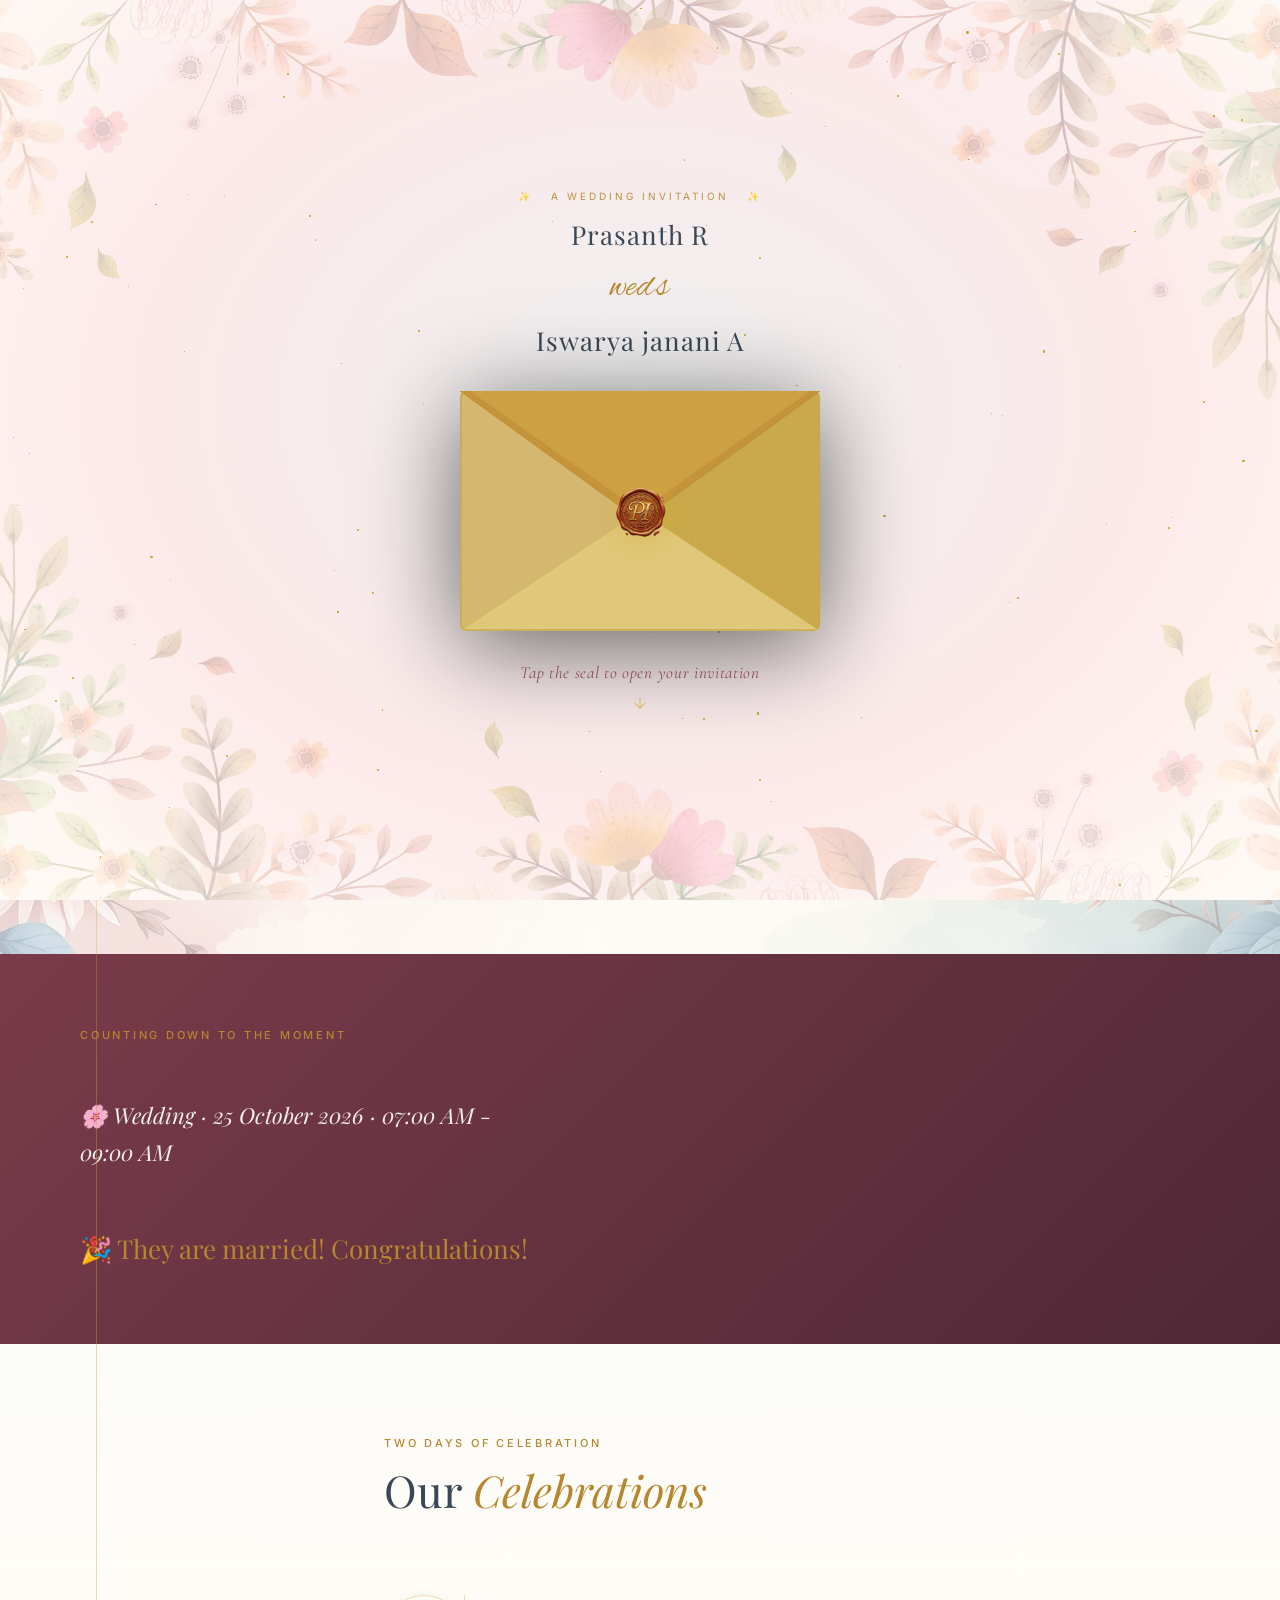
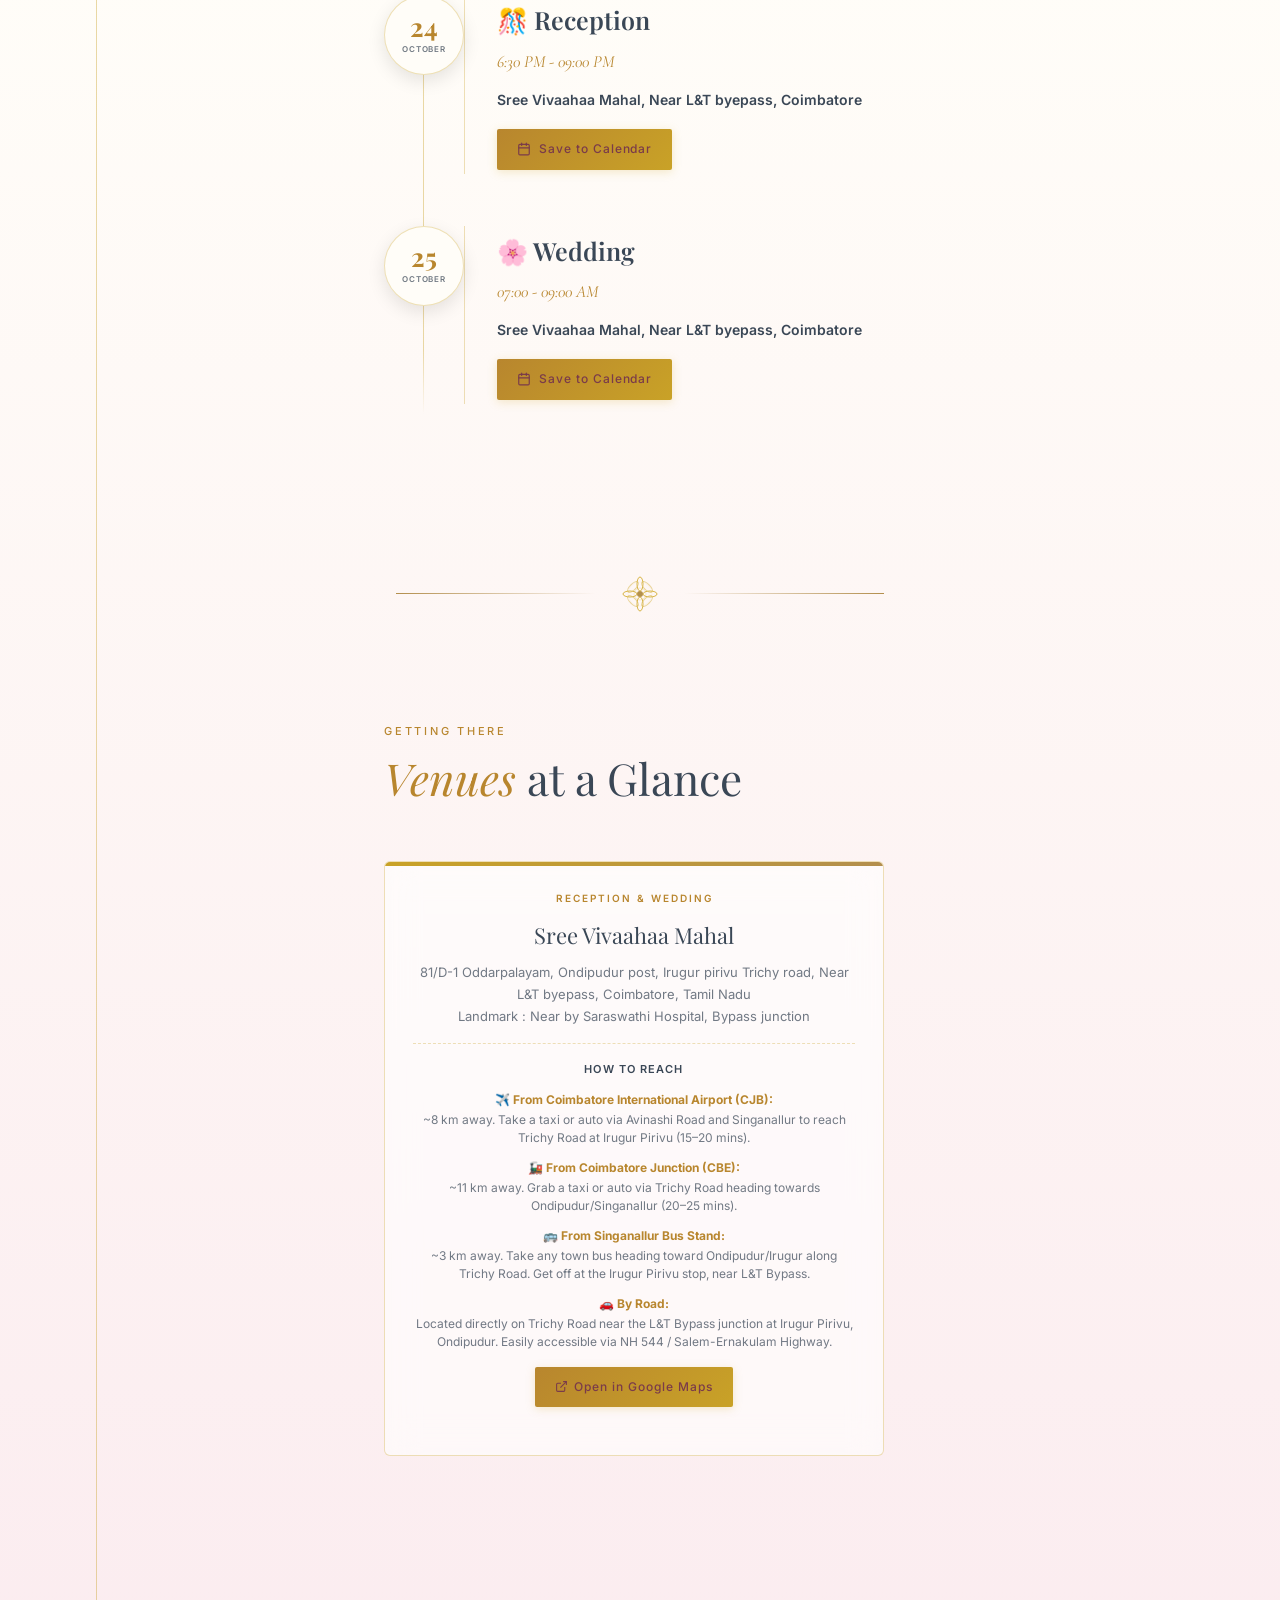
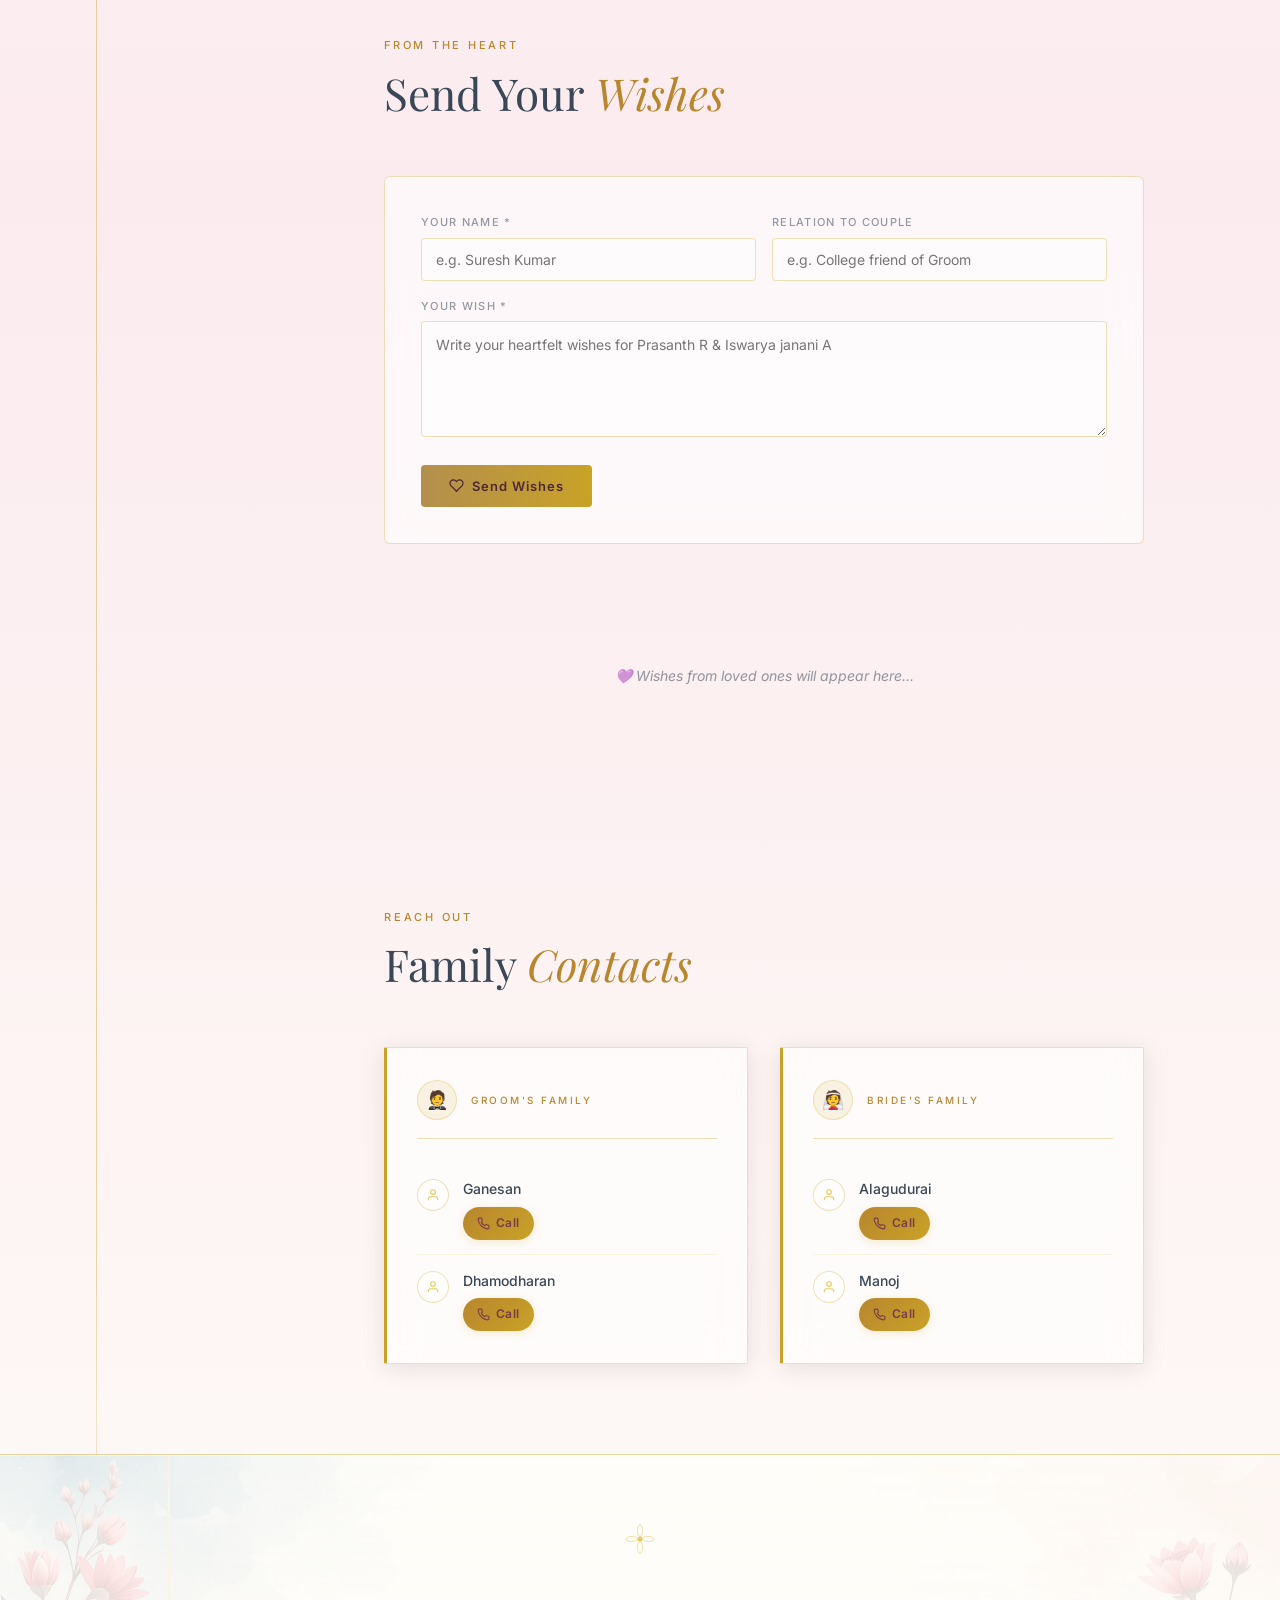
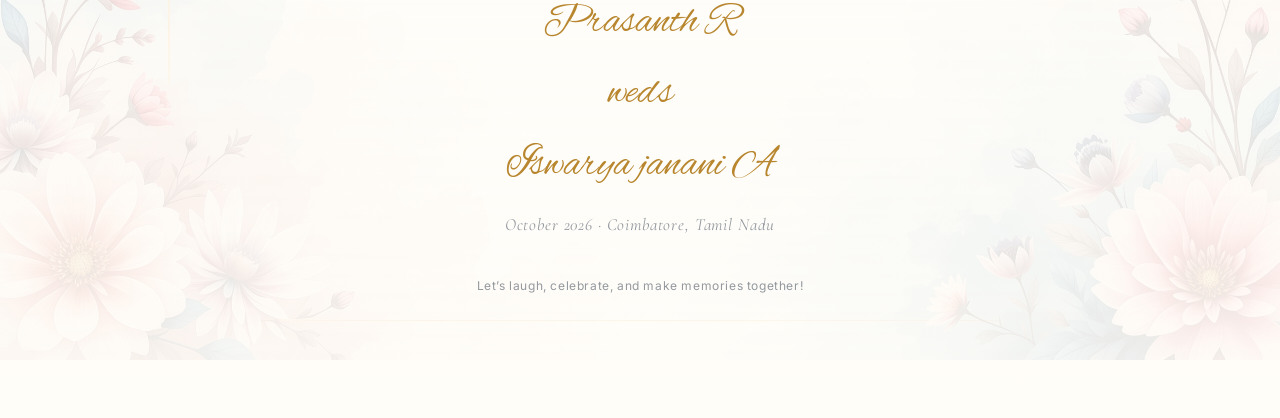
==== commit e6daa5b0: "new client project added" ====
--- a/index.html
+++ b/index.html
@@ -42,7 +42,6 @@
       <!-- Title above envelope -->
       <div class="env-title">
         <p class="env-title-top" data-i18n="envTitleTop">✨ &nbsp; A Wedding Invitation &nbsp; ✨</p>
-        <!-- <p class="env-title-names">Prasanth R <br> weds <br> Iswarya janani A</p> -->
         <p class="env-title-names">Prasanth R <br> <span
             style="font-family: 'Alex Brush', cursive; color: #B8862E; font-size: 1.4em; font-style: normal;">weds</span> <br> Iswarya janani A
         </p>
@@ -190,61 +189,21 @@
   </nav>
 
   <div class="hero">
-    <!-- <div class="hero-border"></div>
-    <div class="corner c-tl">
-      <svg viewBox="0 0 60 60" fill="none" xmlns="http://www.w3.org/2000/svg">
-        <path d="M2 2 L30 2 Q2 2 2 30" stroke="#D4AF37" stroke-width="1" fill="none" />
-        <path d="M8 2 L8 20" stroke="#D4AF37" stroke-width="0.5" opacity="0.5" />
-        <path d="M2 8 L20 8" stroke="#D4AF37" stroke-width="0.5" opacity="0.5" />
-        <circle cx="8" cy="8" r="2.5" fill="#D4AF37" opacity="0.7" />
-        <path d="M14 2 Q8 8 2 14" stroke="#D4AF37" stroke-width="0.5" opacity="0.4" />
-      </svg>
-    </div>
-    <div class="corner c-tr">
-      <svg viewBox="0 0 60 60" fill="none" xmlns="http://www.w3.org/2000/svg">
-        <path d="M2 2 L30 2 Q2 2 2 30" stroke="#D4AF37" stroke-width="1" fill="none" />
-        <path d="M8 2 L8 20" stroke="#D4AF37" stroke-width="0.5" opacity="0.5" />
-        <path d="M2 8 L20 8" stroke="#D4AF37" stroke-width="0.5" opacity="0.5" />
-        <circle cx="8" cy="8" r="2.5" fill="#D4AF37" opacity="0.7" />
-      </svg>
-    </div>
-    <div class="corner c-bl">
-      <svg viewBox="0 0 60 60" fill="none" xmlns="http://www.w3.org/2000/svg">
-        <path d="M2 2 L30 2 Q2 2 2 30" stroke="#D4AF37" stroke-width="1" fill="none" />
-        <path d="M8 2 L8 20" stroke="#D4AF37" stroke-width="0.5" opacity="0.5" />
-        <path d="M2 8 L20 8" stroke="#D4AF37" stroke-width="0.5" opacity="0.5" />
-        <circle cx="8" cy="8" r="2.5" fill="#D4AF37" opacity="0.7" />
-      </svg>
-    </div>
-    <div class="corner c-br">
-      <svg viewBox="0 0 60 60" fill="none" xmlns="http://www.w3.org/2000/svg">
-        <path d="M2 2 L30 2 Q2 2 2 30" stroke="#D4AF37" stroke-width="1" fill="none" />
-        <path d="M8 2 L8 20" stroke="#D4AF37" stroke-width="0.5" opacity="0.5" />
-        <path d="M2 8 L20 8" stroke="#D4AF37" stroke-width="0.5" opacity="0.5" />
-        <circle cx="8" cy="8" r="2.5" fill="#D4AF37" opacity="0.7" />
-      </svg>
-    </div> -->
-
-    <p id="hero-eyebrow" class="hero-eyebrow" data-i18n="heroEyebrow">✨<br />Your presence will make it extra special.
-      See you there! ✨</p>
-
-    <h1 class="hero-names">
-      Prasanth R
-      <span class="hero-amp" data-i18n="heroWeds">weds</span>
-      <em>Iswarya janani A</em>
-    </h1>
-
-    <!-- <div class="hero-divider">
-      <svg width="24" height="24" viewBox="0 0 24 24" fill="none" xmlns="http://www.w3.org/2000/svg">
-        <path d="M12 20c0 0-8-5-8-11a8 8 0 0116 0c0 6-8 11-8 11z" stroke="#D4AF37" stroke-width="1" fill="none" />
-        <path d="M12 20V10" stroke="#D4AF37" stroke-width="1" />
-        <path d="M8 14c1-2 2-3 4-4M16 14c-1-2-2-3-4-4" stroke="#D4AF37" stroke-width="0.8" opacity="0.7" />
-      </svg>
-    </div> -->
-
-    <p id="hero-date" class="hero-date" data-i18n="heroDate">October 2026 &nbsp;·&nbsp; Coimbatore, Tamil Nadu</p>
-
-  </div>
+  <!-- Eyebrow text allowed to wrap naturally based on container width -->
+  <p id="hero-eyebrow" class="hero-eyebrow" data-i18n="heroEyebrow">
+    ✨ Your presence will make it extra special. See you there! ✨
+  </p>
+
+  <h1 class="hero-names">
+    <span class="name-groom">Prasanth R</span>
+    <span class="hero-amp" data-i18n="heroWeds">weds</span>
+    <span class="name-bride">Iswarya Janani A</span>
+  </h1>
+
+  <p id="hero-date" class="hero-date" data-i18n="heroDate">
+    October 2026 &nbsp;·&nbsp; Coimbatore, Tamil Nadu
+  </p>
+</div>
 
   <div class="countdown-container">
     <div class="countdown-inner">
--- a/styles.css
+++ b/styles.css
@@ -166,8 +166,10 @@
   position: relative;
   overflow: hidden;
   padding: 140px clamp(24px, 10vw, 120px) 100px;
-}
-
+  text-align: center;
+  gap: 32px; 
+  box-sizing: border-box;
+}
 .hero::before {
   content: '';
   position: absolute;
@@ -1145,9 +1147,9 @@
     gap: 24px;
   }
 
-  .hero {
+  /* .hero {
     align-items: center;
-  }
+  } */
 
   .hero-eyebrow,
   .hero-names,
@@ -1221,10 +1223,10 @@
     flex-shrink: 0;
   }
 
-  .hero {
+  /* .hero {
     padding: 90px 16px 50px;
     min-height: 85vh;
-  }
+  } */
 
   .corner {
     width: 40px;
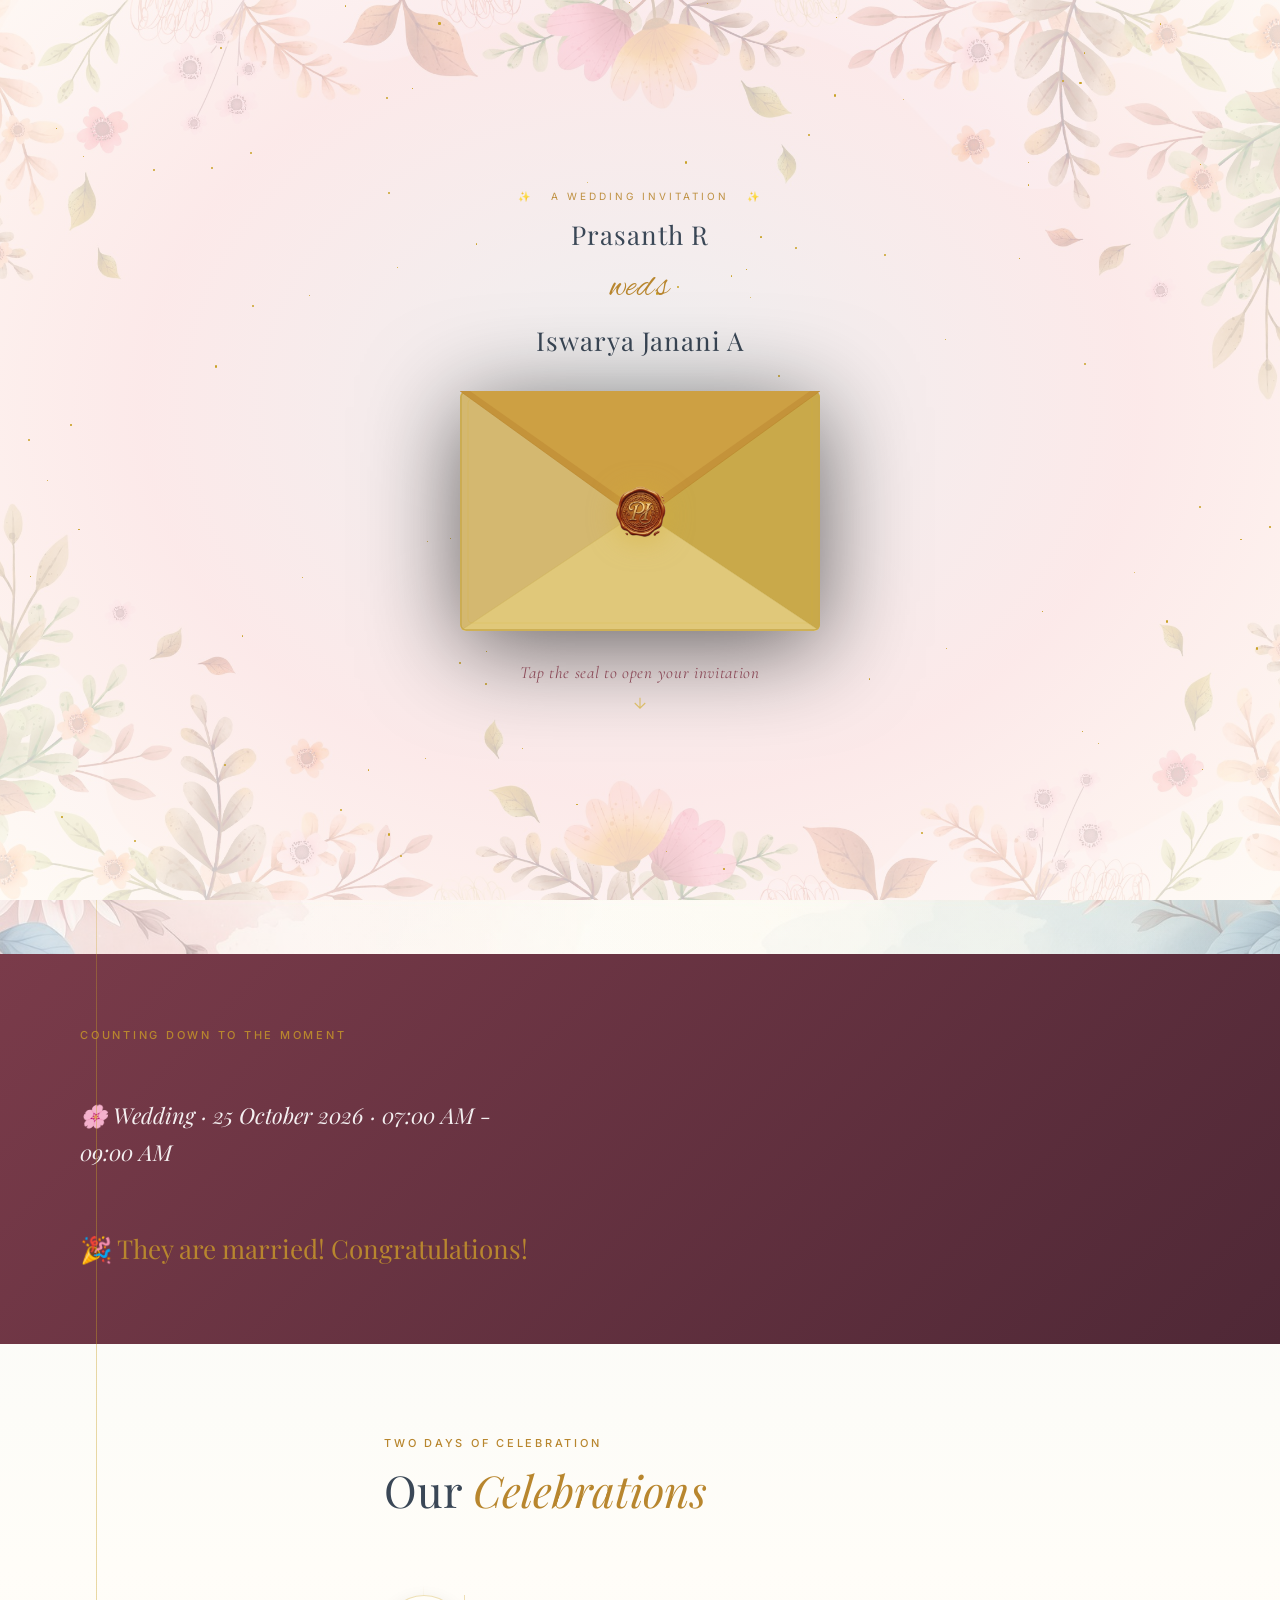
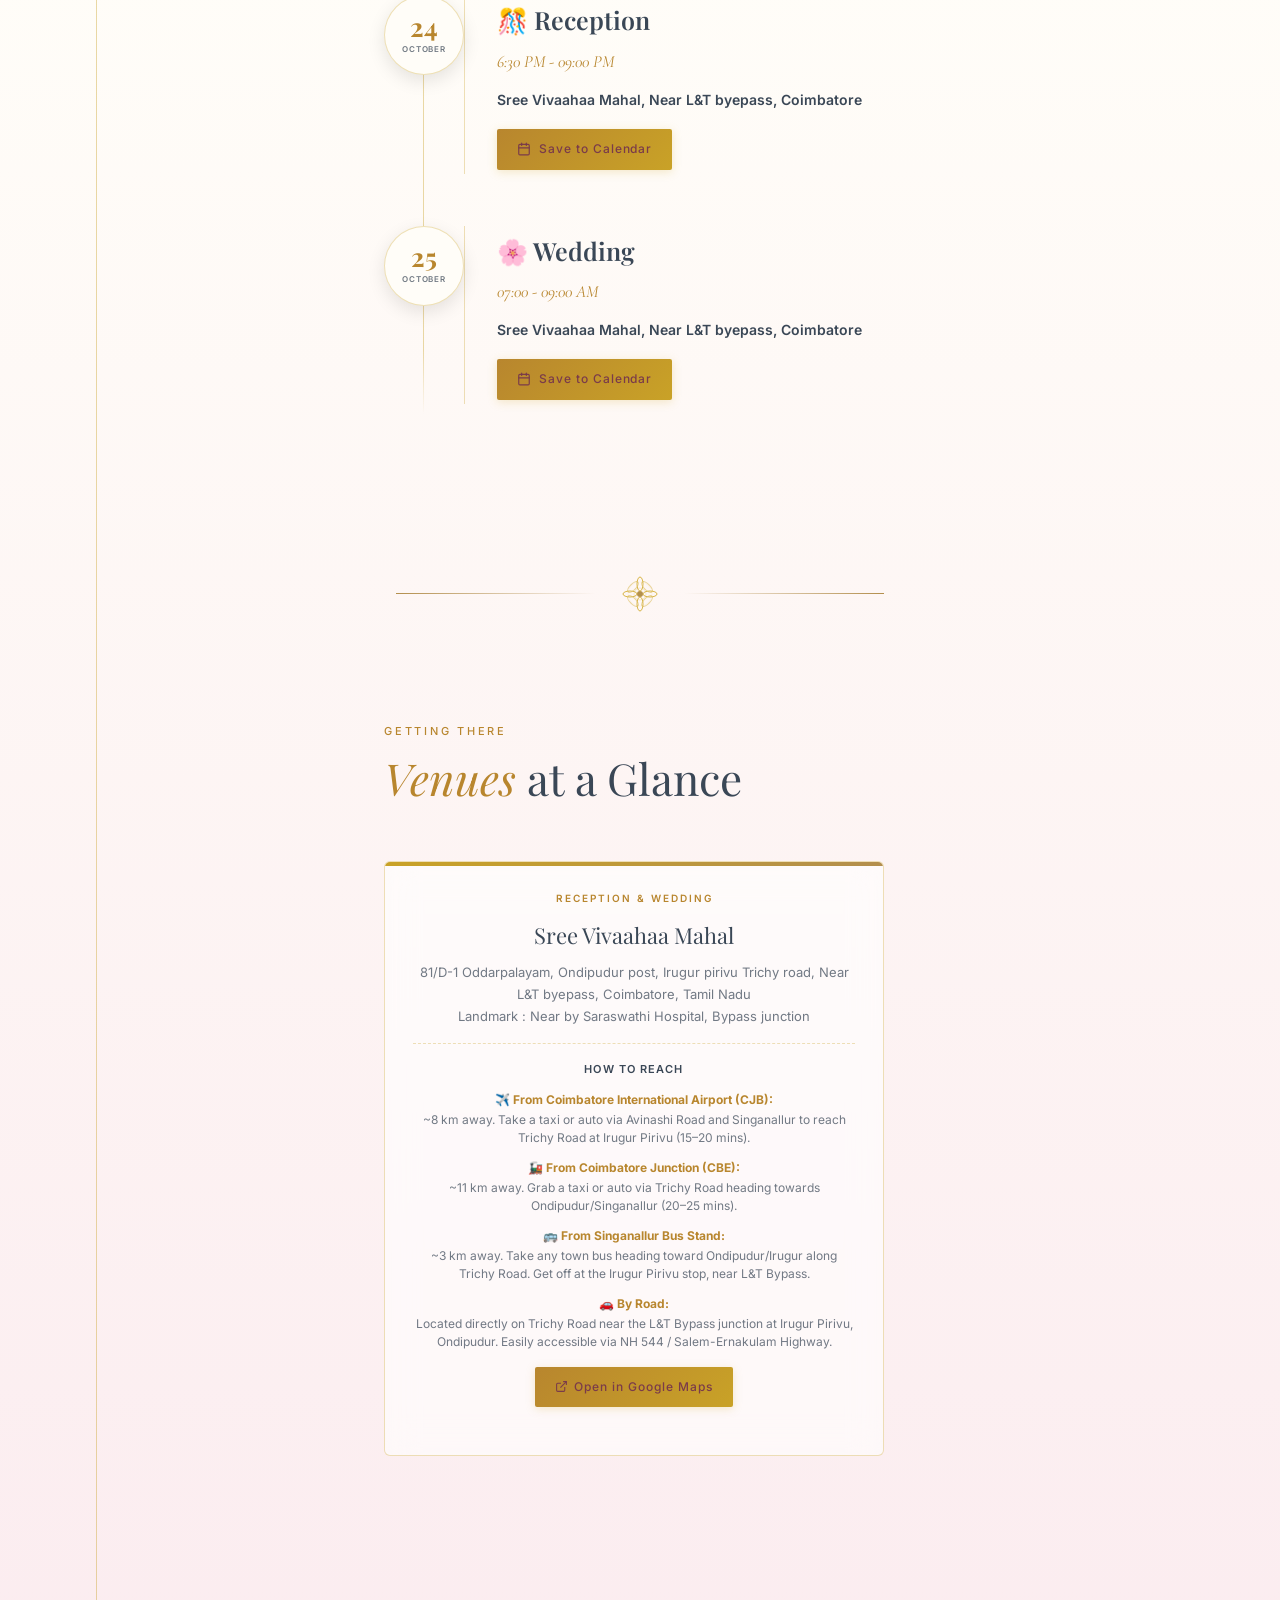
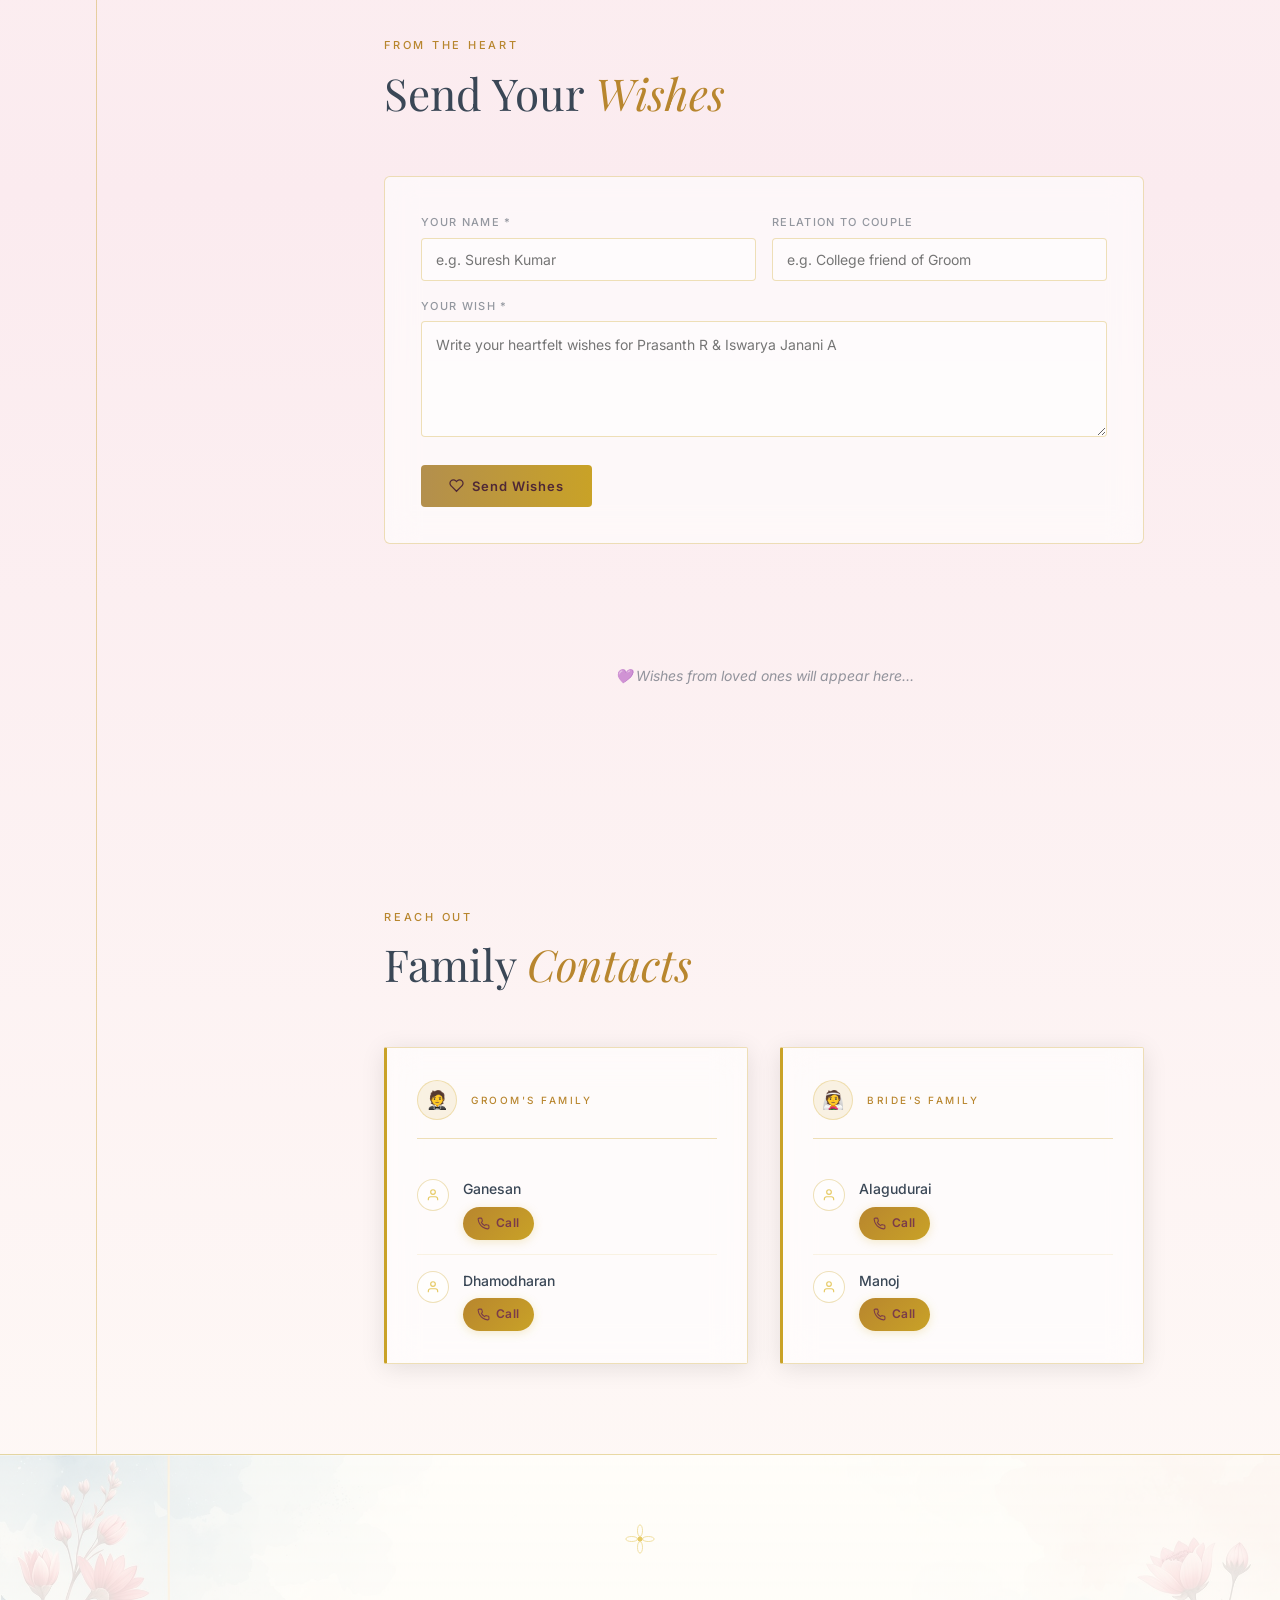
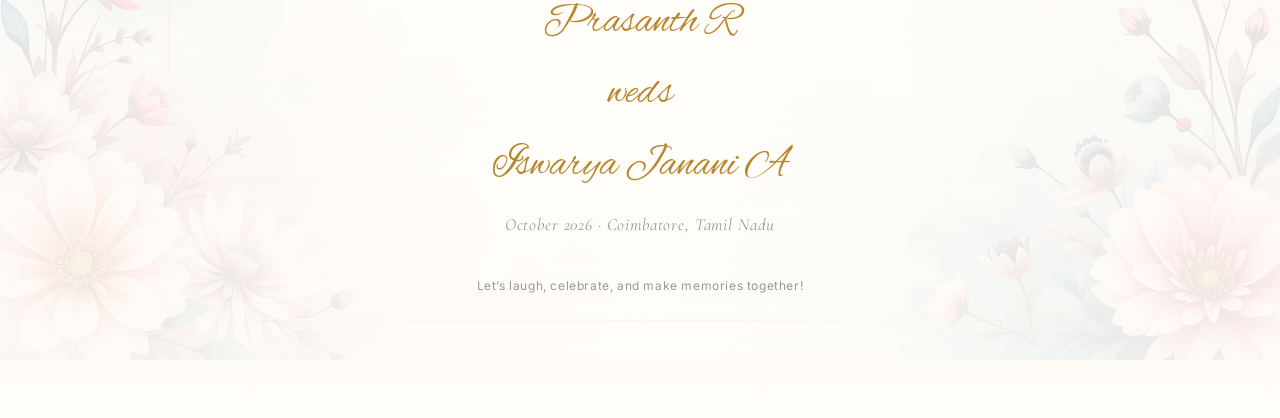
==== commit 21a92760: "new client project added" ====
--- a/index.html
+++ b/index.html
@@ -4,21 +4,21 @@
 <head>
   <meta charset="UTF-8" />
   <meta name="viewport" content="width=device-width, initial-scale=1.0" />
-  <title>Prasanth R & Iswarya janani A — Wedding Celebrations</title>
+  <title>Prasanth R & Iswarya Janani A — Wedding Celebrations</title>
   <meta name="description"
-    content="Join Prasanth R & Iswarya janani A for wedding and reception celebrations in Coimbatore, Tamil Nadu on 24 and 25 October 2026." />
-  <meta property="og:title" content="Prasanth R & Iswarya janani A — Wedding Celebrations" />
+    content="Join Prasanth R & Iswarya Janani A for wedding and reception celebrations in Coimbatore, Tamil Nadu on 24 and 25 October 2026." />
+  <meta property="og:title" content="Prasanth R & Iswarya Janani A — Wedding Celebrations" />
   <meta property="og:description"
     content="Join our wedding and reception celebrations in Coimbatore, Tamil Nadu on 24 and 25 October 2026." />
   <meta property="og:type" content="website" />
-  <meta property="og:site_name" content="Prasanth R & Iswarya janani A Wedding">
+  <meta property="og:site_name" content="Prasanth R & Iswarya Janani A Wedding">
   <meta property="og:image:type" content="image/png" />
   <meta property="og:image:width" content="1200" />
   <meta property="og:image:height" content="630" />
-  <meta property="og:image:alt" content="Wedding invitation for Prasanth R & Iswarya janani A" />
+  <meta property="og:image:alt" content="Wedding invitation for Prasanth R & Iswarya Janani A" />
 
   <meta name="twitter:card" content="summary_large_image" />
-  <meta name="twitter:title" content="Prasanth R & Iswarya janani A — Wedding Celebrations" />
+  <meta name="twitter:title" content="Prasanth R & Iswarya Janani A — Wedding Celebrations" />
   <meta name="twitter:description"
     content="Join our wedding and reception celebrations in Coimbatore, Tamil Nadu on 24 and 25 October 2026." />
   <link rel="icon" type="image/png" href="./assets/seal.png" />
@@ -43,7 +43,7 @@
       <div class="env-title">
         <p class="env-title-top" data-i18n="envTitleTop">✨ &nbsp; A Wedding Invitation &nbsp; ✨</p>
         <p class="env-title-names">Prasanth R <br> <span
-            style="font-family: 'Alex Brush', cursive; color: #B8862E; font-size: 1.4em; font-style: normal;">weds</span> <br> Iswarya janani A
+            style="font-family: 'Alex Brush', cursive; color: #B8862E; font-size: 1.4em; font-style: normal;">weds</span> <br> Iswarya Janani A
         </p>
 
       </div>
@@ -436,7 +436,7 @@
             style="display:block; font-size:11px; font-weight:500; letter-spacing:0.12em; text-transform:uppercase; color:var(--text-on-dark-muted); margin-bottom:6px;"
             data-i18n="yourWish">Your Wish *</label>
           <textarea id="wish-message" rows="4" data-i18n-placeholder="wishPlaceholder"
-            placeholder="Write your heartfelt wishes for Prasanth R & Iswarya janani A"
+            placeholder="Write your heartfelt wishes for Prasanth R & Iswarya Janani A"
             style="width:100%; padding:12px 14px; border:1px solid var(--card-glass-border); border-radius:4px; font-size:14px; font-family:'Inter',sans-serif; color:var(--text-on-dark); background:rgba(255,255,255,0.5); outline:none; resize:vertical; transition:border 0.2s; line-height:1.6;"
             onfocus="this.style.borderColor='var(--gold)'"
             onblur="this.style.borderColor='var(--card-glass-border)'"></textarea>
@@ -557,7 +557,7 @@
         </g>
       </svg>
     </div>
-    <div class="footer-names">Prasanth R<br>weds<br>Iswarya janani A</div>
+    <div class="footer-names">Prasanth R<br>weds<br>Iswarya Janani A</div>
     <div class="footer-tagline" data-i18n="footerTagline">October 2026 · Coimbatore, Tamil Nadu</div>
     <div class="footer-note" data-i18n="footerNote">Let’s laugh, celebrate, and make memories together!</div>
     <!-- Designed-by credit -->
--- a/styles.css
+++ b/styles.css
@@ -147,11 +147,6 @@
   right: 0;
 }
 
-/* ── HERO ──
-   Editorial letterhead: content is pinned to the left two-thirds of the
-   frame instead of dead-centre, with a slim off-centre frame and a
-   single anchoring corner mark — quieter and more asymmetric than a
-   fully symmetric centred card. */
 .hero {
   min-height: 100vh;
   background:
@@ -1147,10 +1142,6 @@
     gap: 24px;
   }
 
-  /* .hero {
-    align-items: center;
-  } */
-
   .hero-eyebrow,
   .hero-names,
   .hero-date {
@@ -1159,6 +1150,15 @@
 
   .hero-names {
     max-width: 100%;
+    font-size: clamp(42px, 13vw, 72px);
+    letter-spacing: 0.015em;
+    line-height: 1.3;
+    -webkit-font-smoothing: antialiased;
+    text-rendering: optimizeLegibility;
+  }
+
+  .hero-amp {
+    margin: 10px 0;
   }
 
   .hero-divider {
@@ -1223,11 +1223,6 @@
     flex-shrink: 0;
   }
 
-  /* .hero {
-    padding: 90px 16px 50px;
-    min-height: 85vh;
-  } */
-
   .corner {
     width: 40px;
     height: 40px;
@@ -1244,6 +1239,10 @@
     font-size: 13px;
     margin-bottom: 18px;
     max-width: 100%;
+  }
+
+  .hero-names {
+    font-size: clamp(36px, 14vw, 56px);
   }
 
   .hero-divider {
@@ -1734,4 +1733,4 @@
   padding-top: 12px;
   border-top: 1px solid var(--card-glass-border);
   color: var(--text-on-dark-muted);
-}
+}
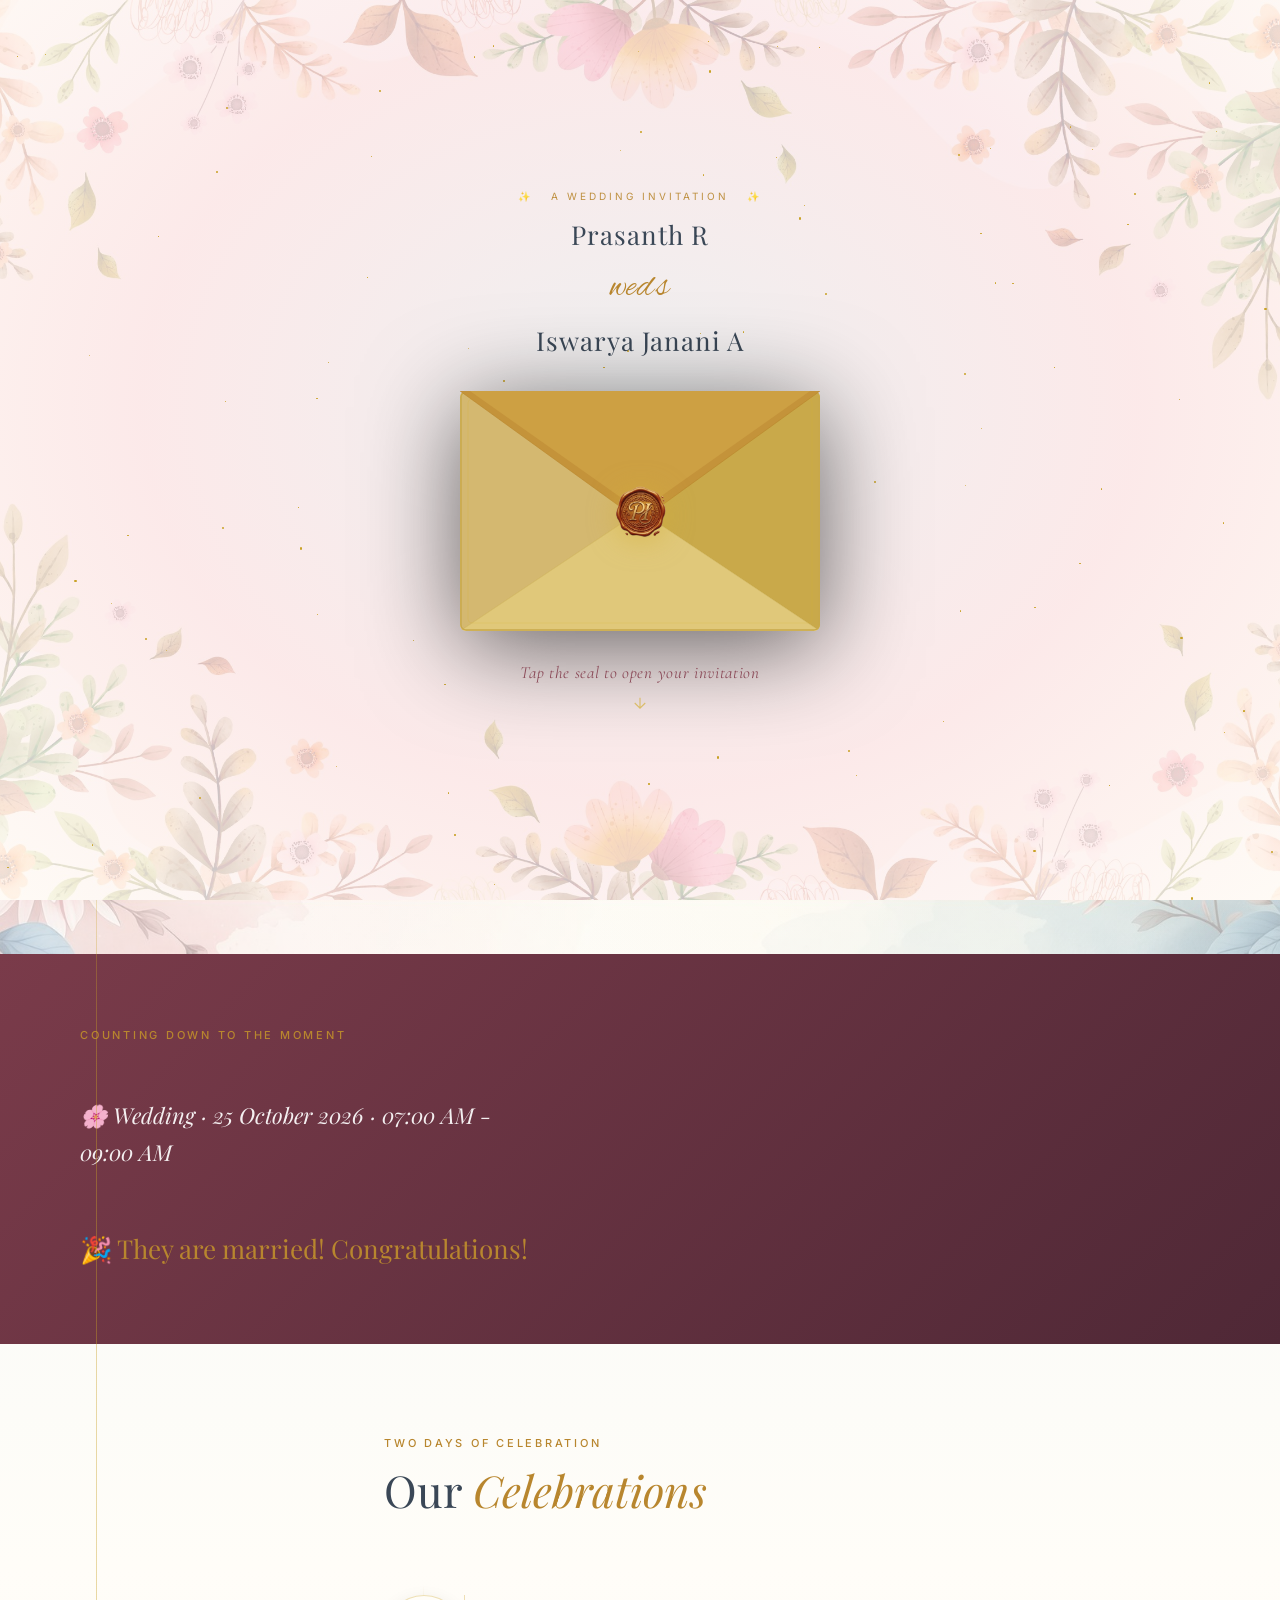
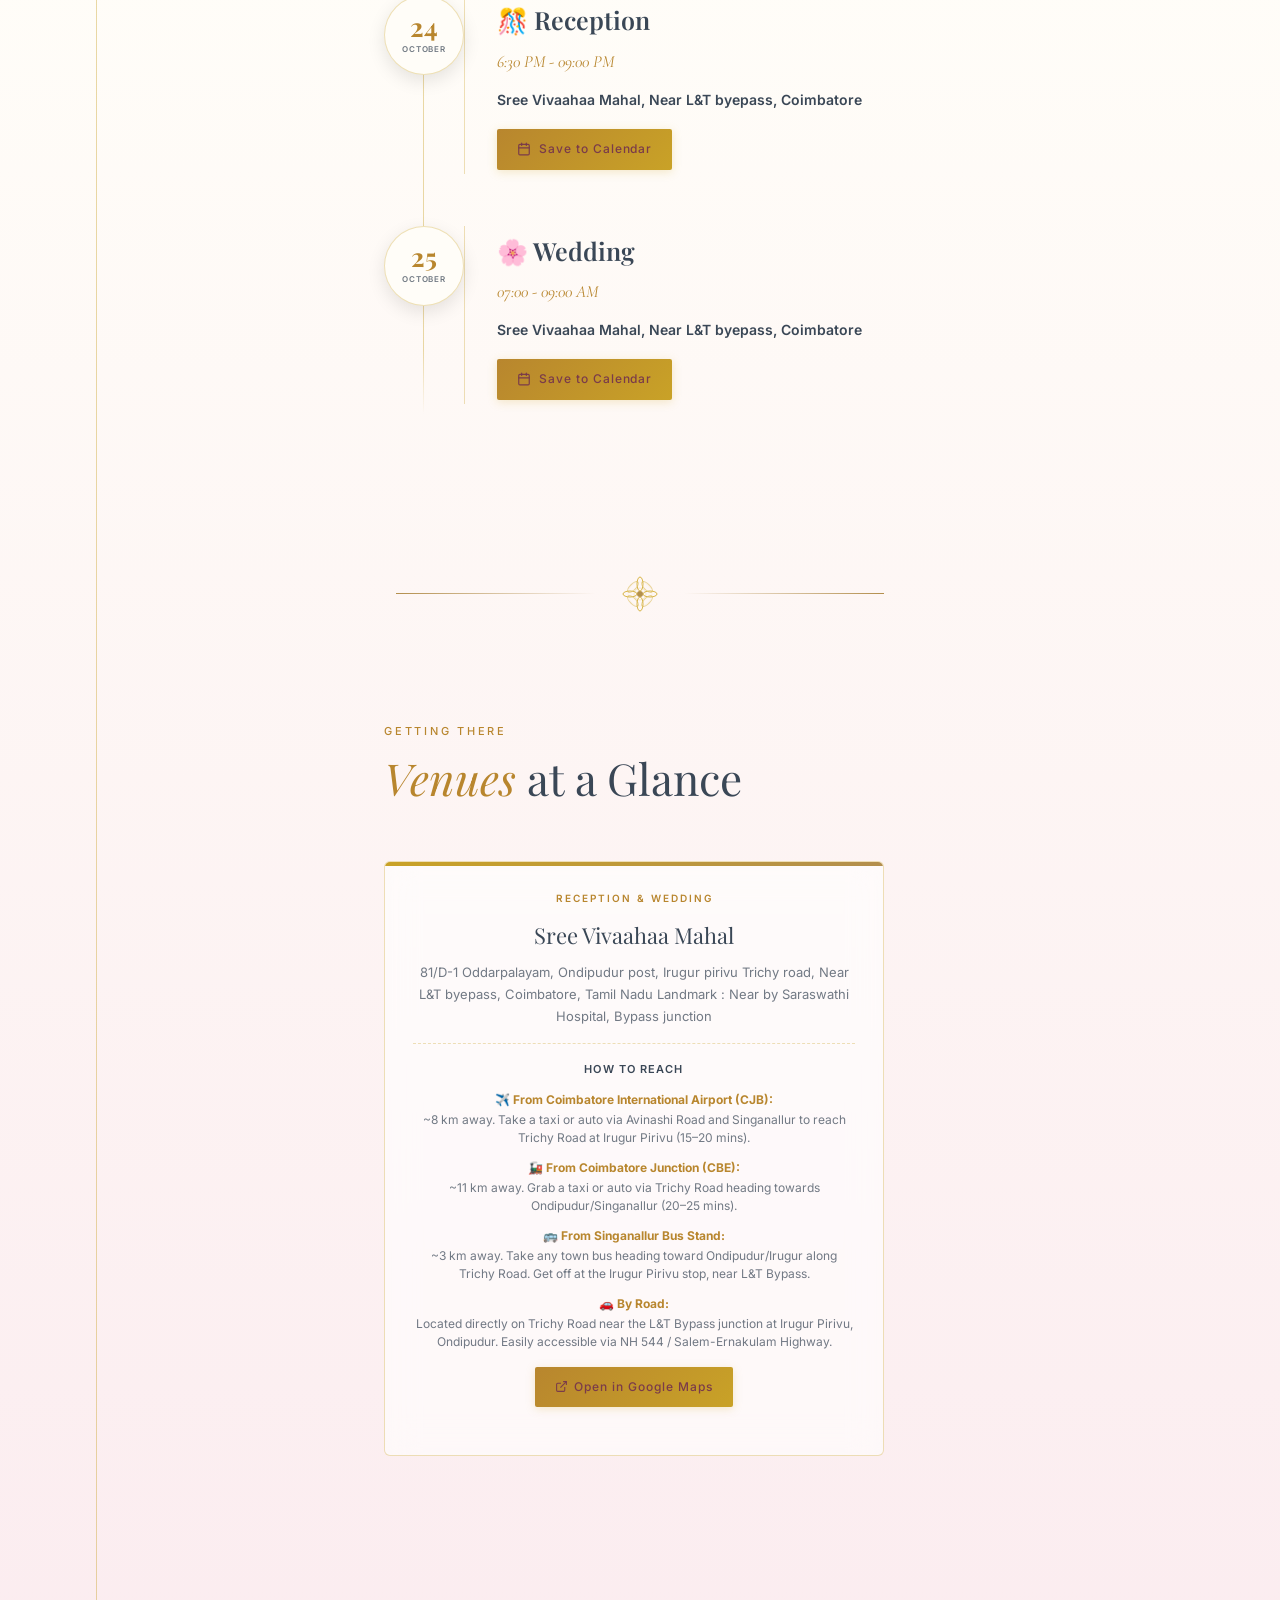
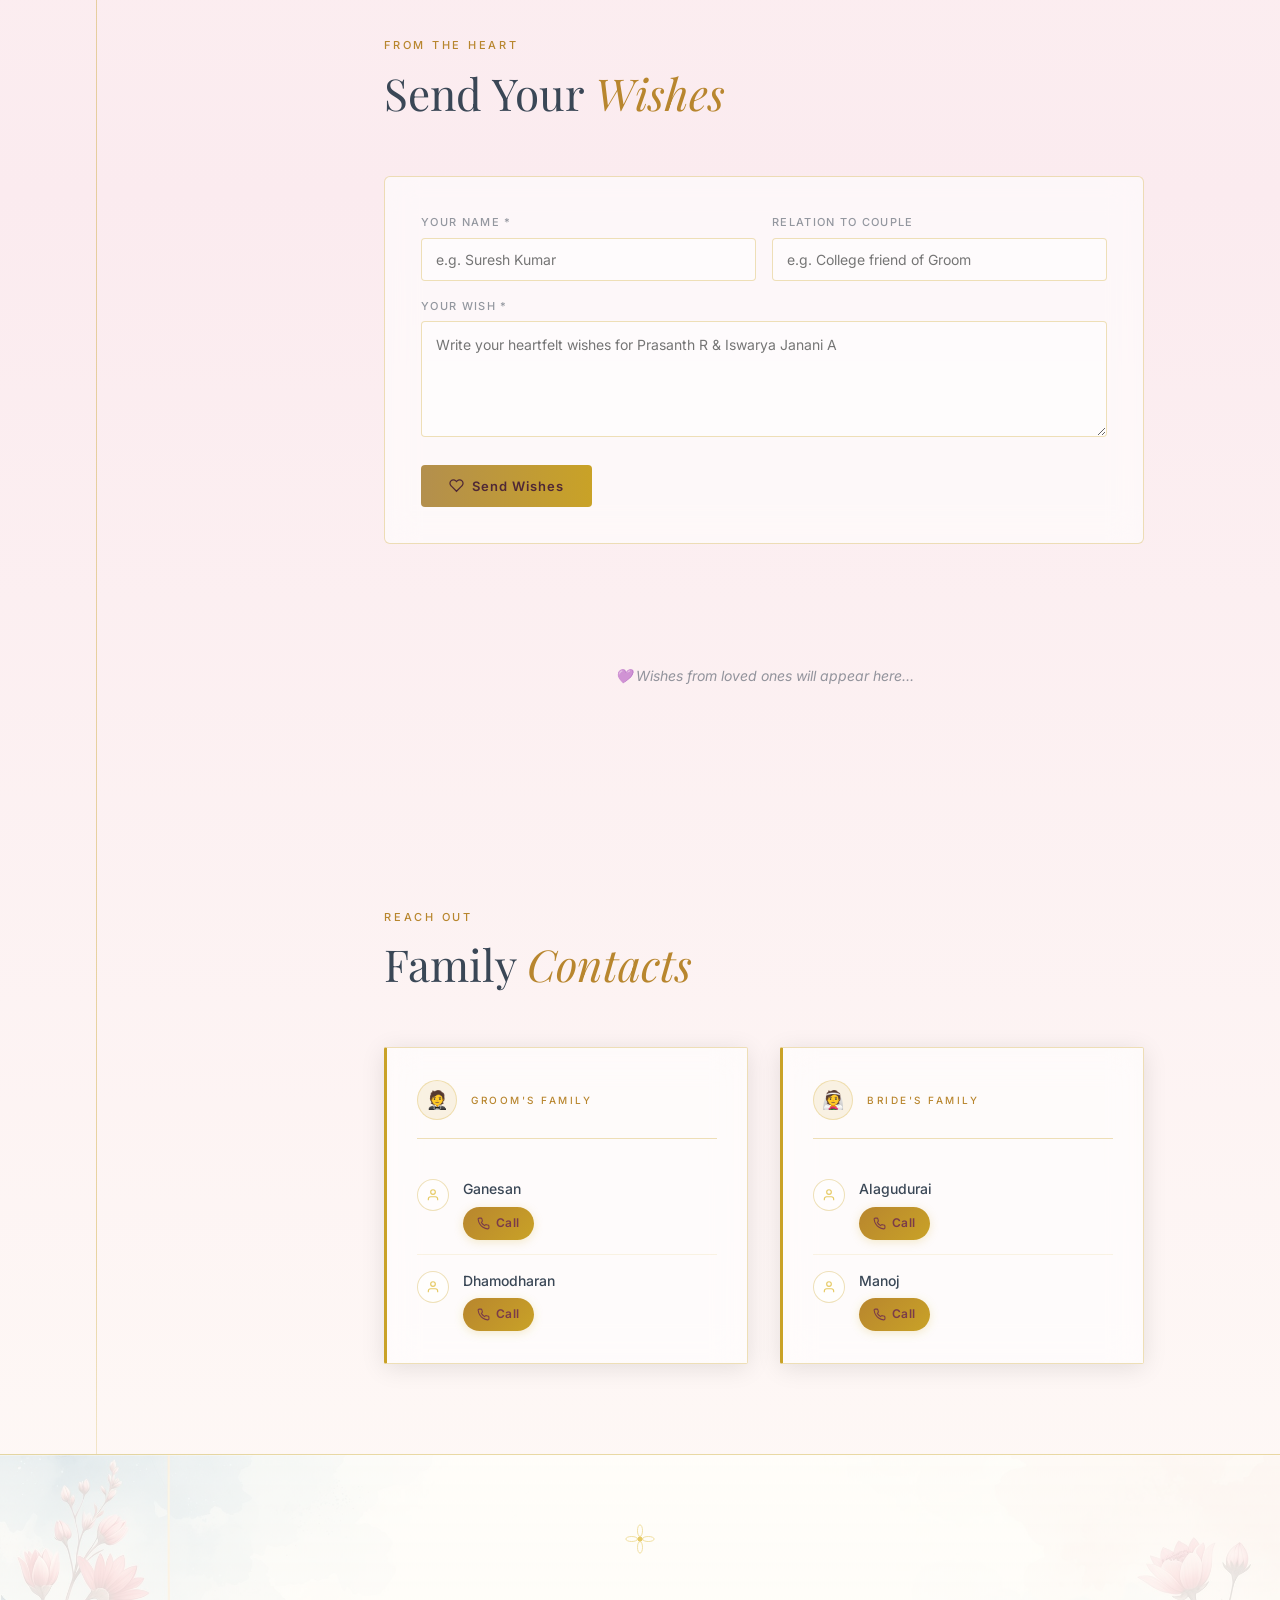
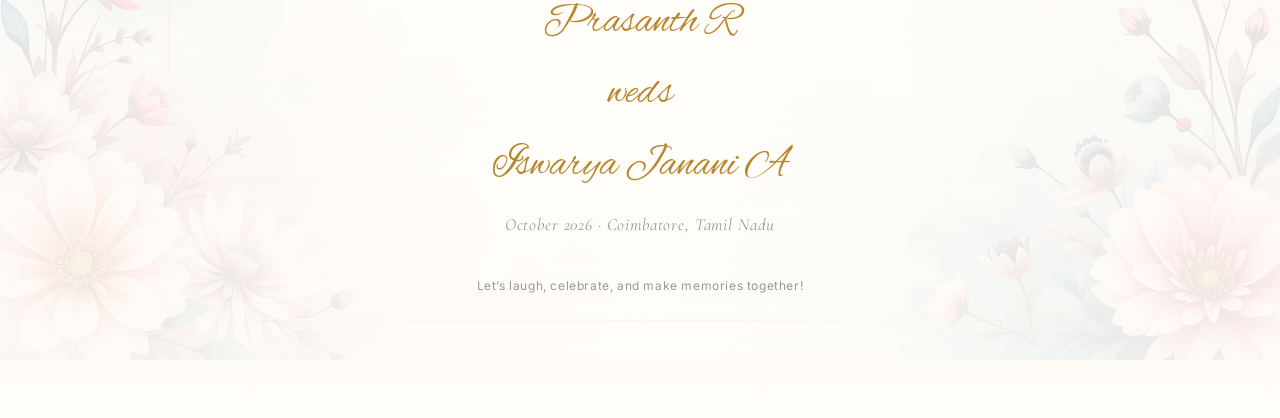
==== commit e997dd06: "transalation added" ====
--- a/index.html
+++ b/index.html
@@ -163,6 +163,8 @@
     </svg>
   </button>
 
+  <!-- Floating language toggle (English / தமிழ்) -->
+  <button id="lang-toggle" onclick="toggleLanguage()" title="Translate to Tamil / ஆங்கிலத்திற்கு மாற்று">அ</button>
 
 
 
@@ -261,7 +263,7 @@
             <div class="event-name" data-i18n="event3Name">🎊 Reception</div>
             <div class="event-time" data-i18n="event3Time">6:30 PM - 09:00 PM</div>
             <div class="event-venue">
-              <span class="event-venue-name" data-i18n="venue1Name">Sree Vivaahaa Mahal, Near L&T byepass,
+              <span class="event-venue-name" data-i18n="eventVenueName">Sree Vivaahaa Mahal, Near L&T byepass,
                 Coimbatore</span><br />
             </div>
             <div style="margin-top:10px">
@@ -273,7 +275,7 @@
                   <line x1="8" y1="2" x2="8" y2="6" />
                   <line x1="3" y1="10" x2="21" y2="10" />
                 </svg>
-                <span data-i18n="openMaps">Save to Calendar</span>
+                <span data-i18n="saveCalendar">Save to Calendar</span>
               </a>
             </div>
           </div>
@@ -290,7 +292,7 @@
             <div class="event-name" data-i18n="event2Name">🌸 Wedding</div>
             <div class="event-time" data-i18n="event2Time">07:00 - 09:00 AM</div>
             <div class="event-venue">
-              <span class="event-venue-name" data-i18n="venue1Name">Sree Vivaahaa Mahal, Near L&T byepass,
+              <span class="event-venue-name" data-i18n="eventVenueName">Sree Vivaahaa Mahal, Near L&T byepass,
                 Coimbatore</span><br />
             </div>
             <div style="margin-top:10px">
@@ -302,7 +304,7 @@
                   <line x1="8" y1="2" x2="8" y2="6" />
                   <line x1="3" y1="10" x2="21" y2="10" />
                 </svg>
-                <span data-i18n="openMaps">Save to Calendar</span>
+                <span data-i18n="saveCalendar">Save to Calendar</span>
               </a>
             </div>
           </div>
--- a/styles.css
+++ b/styles.css
@@ -251,7 +251,7 @@
   word-wrap: break-word; 
   overflow-wrap: break-word;
   font-family: 'Callista', 'Alex Brush', cursive;
-  font-size: clamp(32px, 9vw, 108px);
+  font-size: clamp(28px, 9vw, 108px);
   font-weight: 400;
   color: var(--gold-light);
   text-align: left;
@@ -1677,6 +1677,39 @@
   display: flex;
 }
 
+/* ── LANGUAGE TOGGLE ── */
+#lang-toggle {
+  position: fixed;
+  bottom: 22px;
+  right: 76px;
+  z-index: 10000;
+  width: 44px;
+  height: 44px;
+  border-radius: 50%;
+  background: linear-gradient(135deg, var(--plum-deep), var(--royal-bg-mid));
+  color: var(--gold-light);
+  border: 1px solid rgba(212, 175, 55, 0.4);
+  display: none;
+  align-items: center;
+  justify-content: center;
+  cursor: pointer;
+  box-shadow: 0 4px 16px rgba(0, 0, 0, 0.35);
+  transition: transform 0.2s, box-shadow 0.2s;
+  font-family: 'Inter', sans-serif;
+  font-size: 15px;
+  font-weight: 600;
+  line-height: 1;
+}
+
+#lang-toggle:hover {
+  transform: scale(1.1);
+  box-shadow: 0 4px 20px rgba(212, 175, 55, 0.4);
+}
+
+#lang-toggle.visible {
+  display: flex;
+}
+
 /* ── WISHES ── */
 #wishes-wall {
   margin-top: 40px;
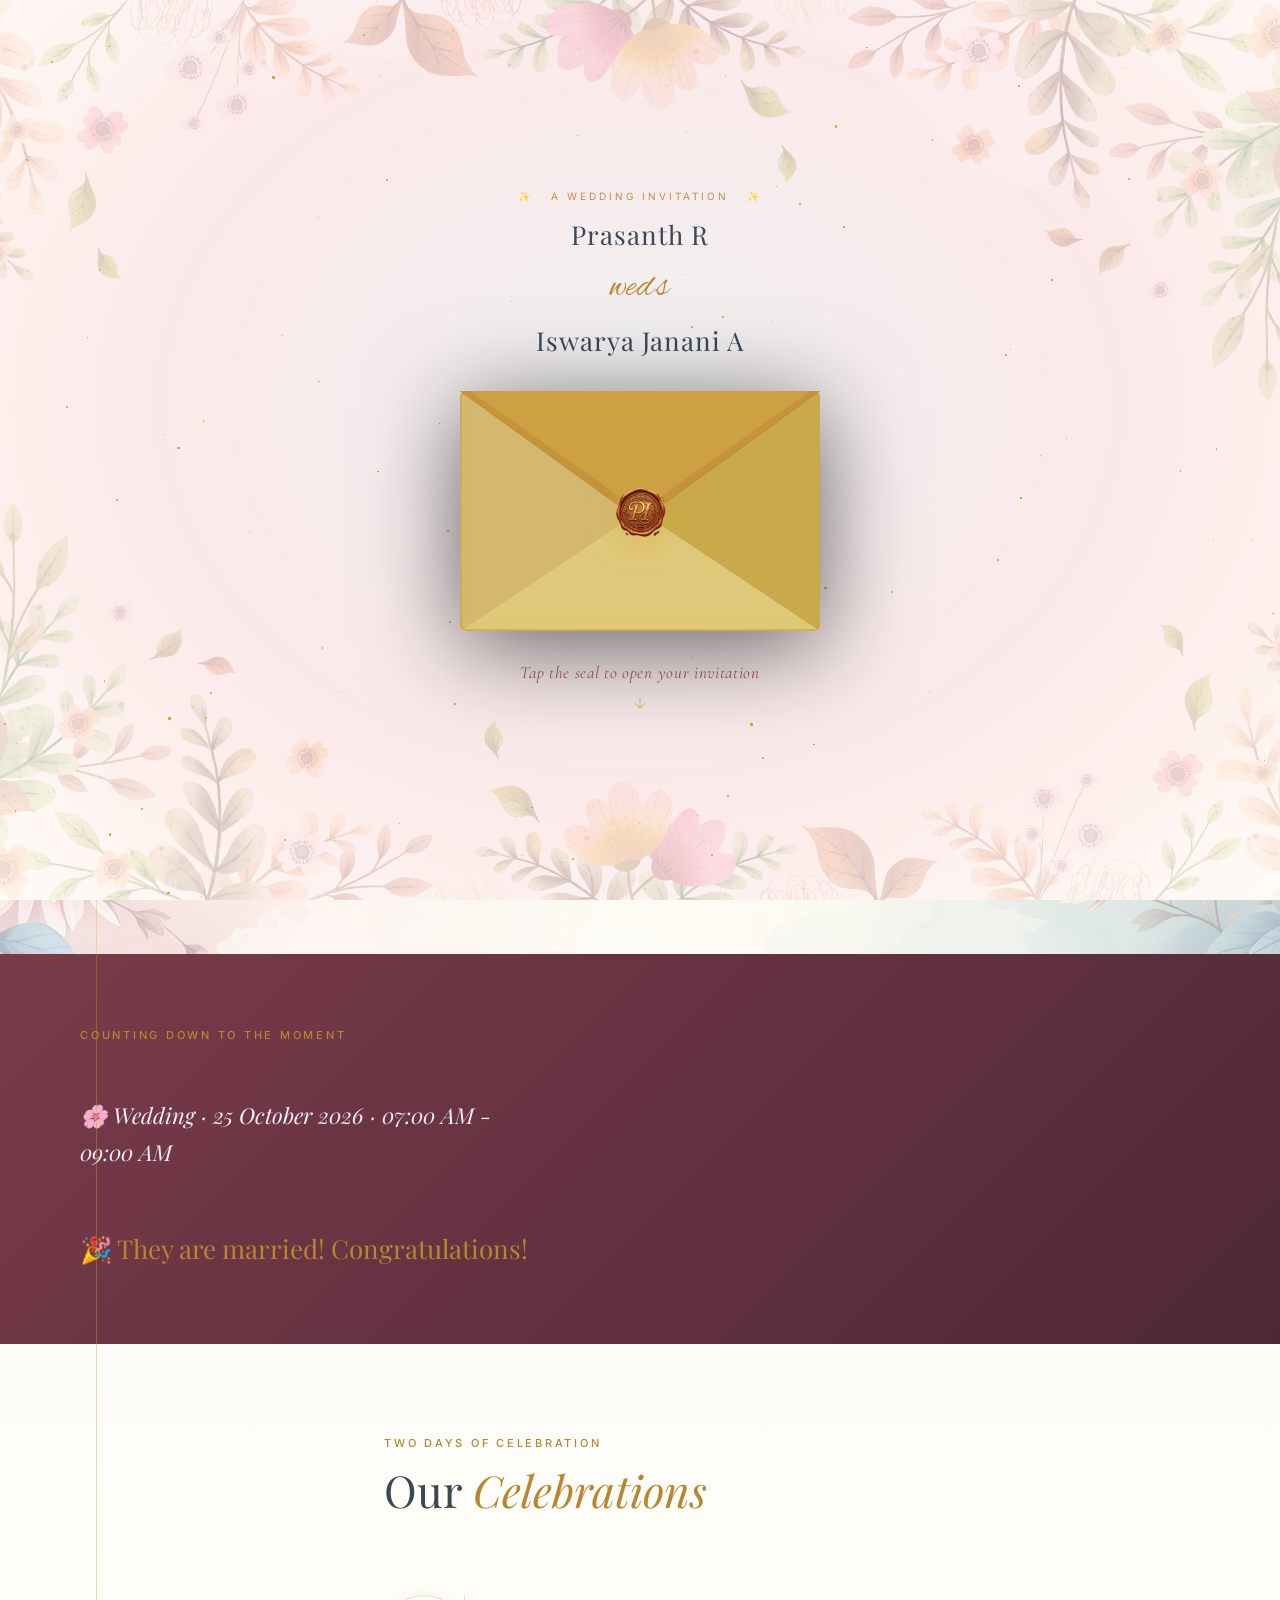
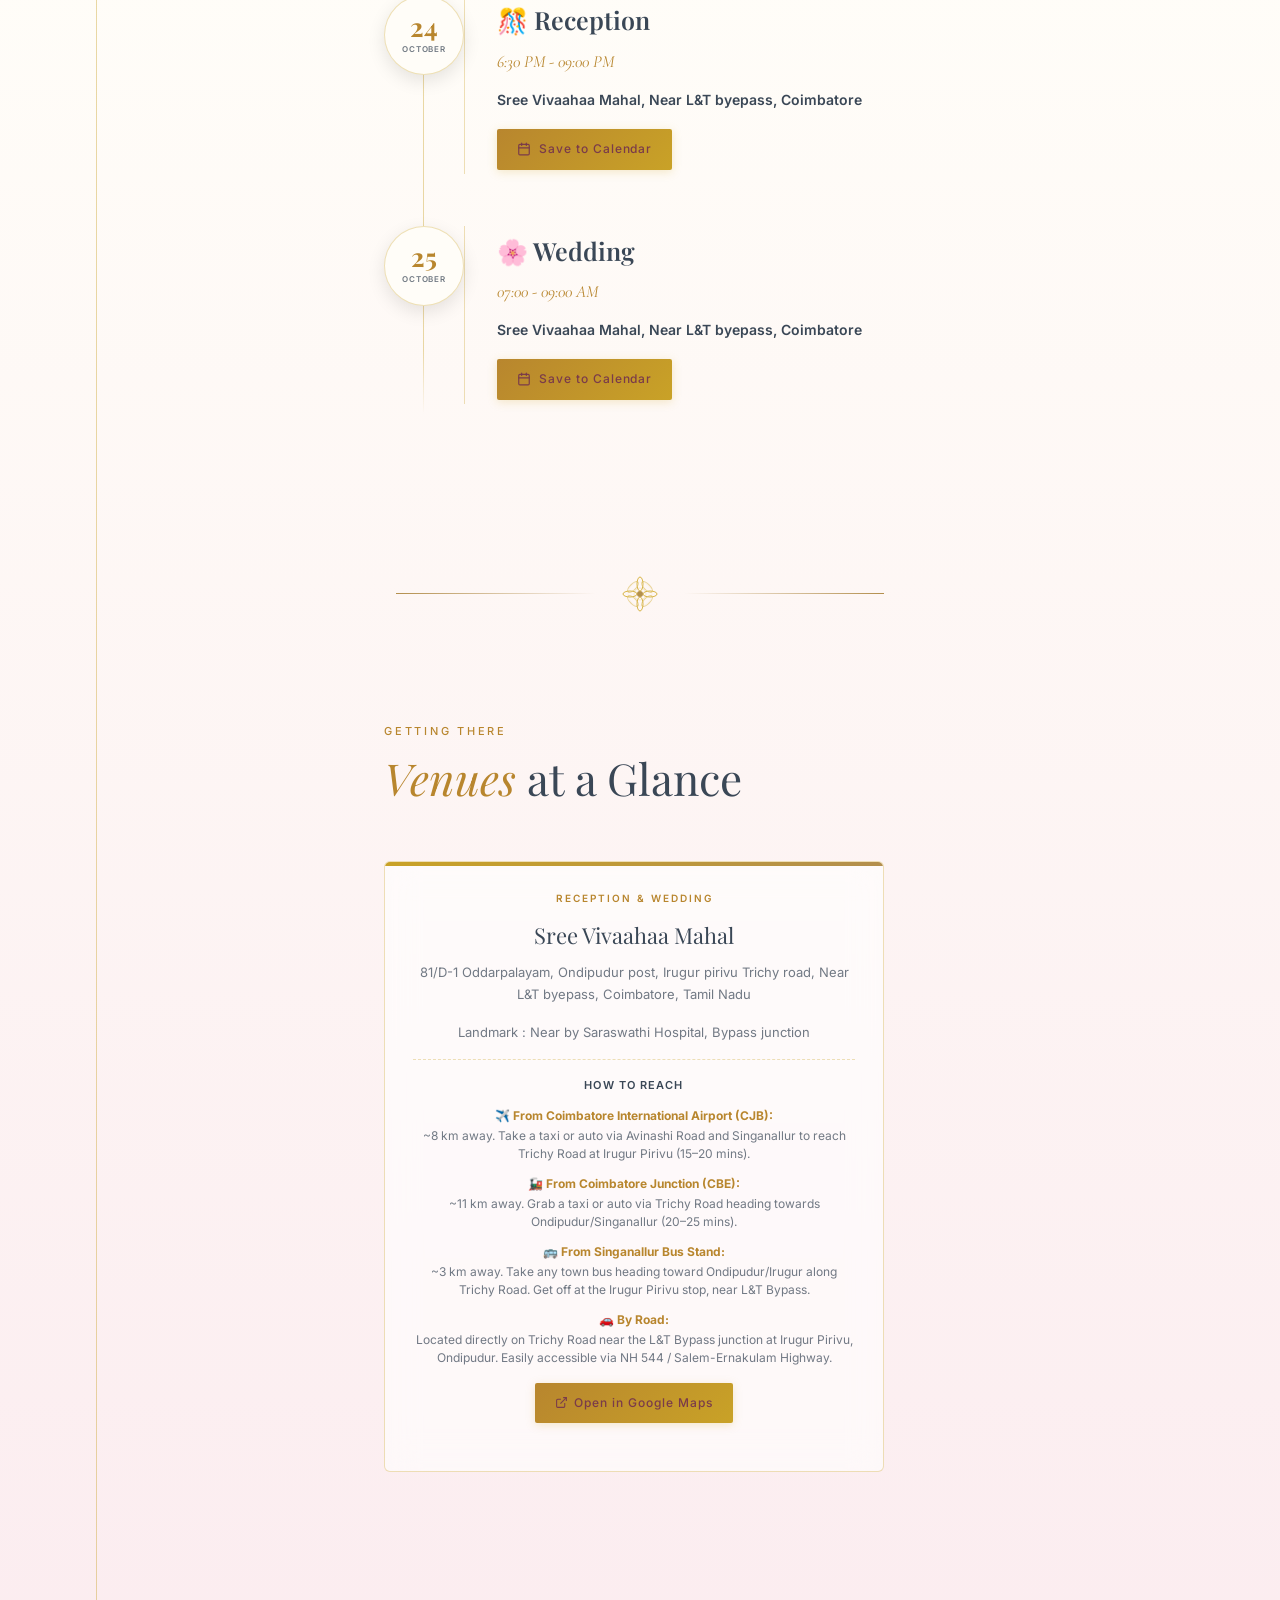
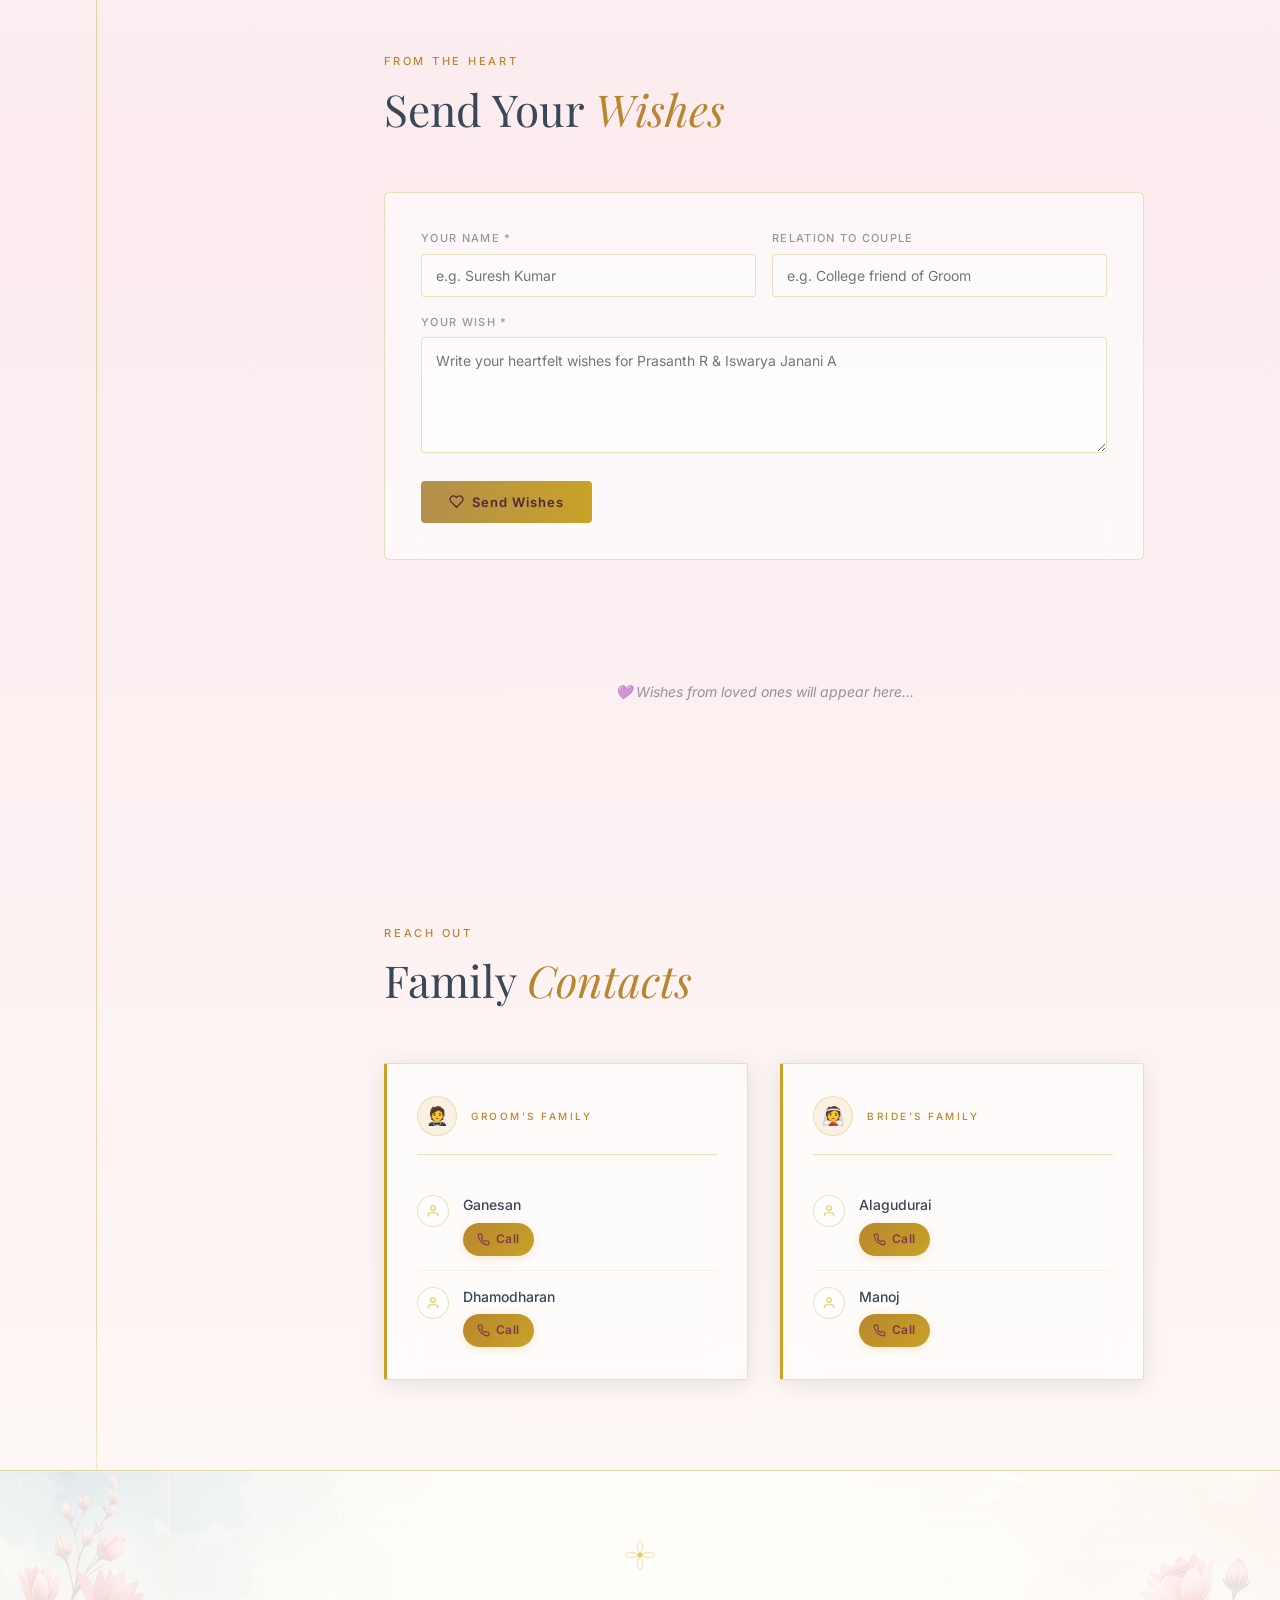
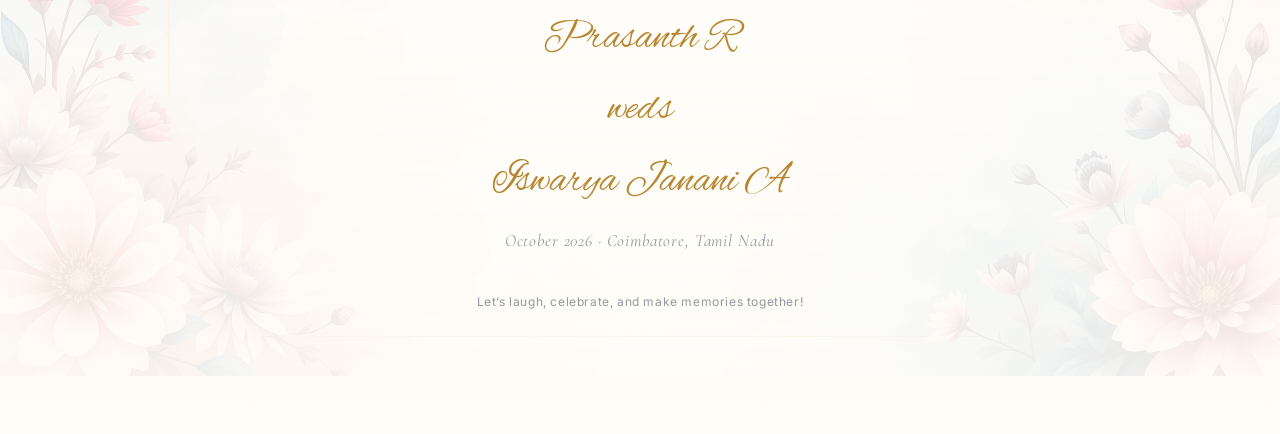
==== commit 7727a5ae: "Add translation support for names and venue details in Tamil" ====
--- a/index.html
+++ b/index.html
@@ -42,8 +42,8 @@
       <!-- Title above envelope -->
       <div class="env-title">
         <p class="env-title-top" data-i18n="envTitleTop">✨ &nbsp; A Wedding Invitation &nbsp; ✨</p>
-        <p class="env-title-names">Prasanth R <br> <span
-            style="font-family: 'Alex Brush', cursive; color: #B8862E; font-size: 1.4em; font-style: normal;">weds</span> <br> Iswarya Janani A
+        <p class="env-title-names"><span data-i18n="groomName">Prasanth R</span> <br> <span
+            style="font-family: 'Alex Brush', cursive; color: #B8862E; font-size: 1.4em; font-style: normal;">weds</span> <br> <span data-i18n="brideName">Iswarya Janani A</span>
         </p>
 
       </div>
@@ -77,7 +77,7 @@
         <div class="env-inner-card" id="env-inner-card">
           <p class="env-card-eyebrow" data-i18n="envBlessings">🪔 &nbsp; With our families' love and support &nbsp; 🪔
           </p>
-          <p class="env-card-names">Prasanth R<br /><em class="env-amp" data-i18n="heroWeds">weds</em><br /><em>Iswarya Janani A</em></p>
+          <p class="env-card-names"><span data-i18n="groomName">Prasanth R</span><br /><em class="env-amp" data-i18n="heroWeds">weds</em><br /><em data-i18n="brideName">Iswarya Janani A</em></p>
           <p class="env-card-date" data-i18n="heroDate">October 2026 · Coimbatore, Tamil Nadu</p>
         </div>
 
@@ -197,9 +197,9 @@
   </p>
 
   <h1 class="hero-names">
-    <span class="name-groom">Prasanth R</span>
+    <span class="name-groom" data-i18n="groomName">Prasanth R</span>
     <span class="hero-amp" data-i18n="heroWeds">weds</span>
-    <span class="name-bride">Iswarya Janani A</span>
+    <span class="name-bride" data-i18n="brideName">Iswarya Janani A</span>
   </h1>
 
   <p id="hero-date" class="hero-date" data-i18n="heroDate">
@@ -352,10 +352,8 @@
               data-i18n="venue1Tag">RECEPTION & WEDDING</p>
             <p style="font-family:'Playfair Display',serif; font-size:22px; color:var(--text-on-dark); margin-bottom:6px;"
               data-i18n="venue1Name">Sree Vivaahaa Mahal</p>
-            <p style="font-size:13px; color:var(--text-on-dark-soft); margin-bottom:16px;" data-i18n="venue1City">81/D-1
-              Oddarpalayam, Ondipudur post,
-              Irugur pirivu Trichy road,
-              Near L&T byepass, Coimbatore, Tamil Nadu <br>Landmark : Near by Saraswathi Hospital, Bypass junction</p>
+            <p style="font-size:13px; color:var(--text-on-dark-soft); margin-bottom:16px;" data-i18n="venue1City">81/D-1 Oddarpalayam, Ondipudur post, Irugur pirivu Trichy road, Near L&T byepass, Coimbatore, Tamil Nadu</p>
+            <p style="font-size:13px; color:var(--text-on-dark-soft); margin-bottom:16px;" data-i18n="venue1Landmark">Landmark : Near by Saraswathi Hospital, Bypass junction</p>
             <div style="border-top: 1px dashed var(--card-glass-border); padding-top: 16px; margin-bottom: 20px;">
               <p style="font-size: 11px; letter-spacing: 0.1em; text-transform: uppercase; color: var(--text-on-dark); font-weight: 600; margin-bottom: 12px;"
                 data-i18n="howToReach">How to Reach</p>
@@ -487,7 +485,7 @@
             <svg width="14" height="14" viewBox="0 0 24 24" fill="none" stroke="#E6CA65" stroke-width="2"><path d="M20 21v-2a4 4 0 00-4-4H8a4 4 0 00-4 4v2"/><circle cx="12" cy="7" r="4"/></svg>
           </div>
           <div class="contact-info">
-            <div class="contact-name">Ganesan</div>
+            <div class="contact-name" data-i18n="contactGanesan">Ganesan</div>
             <a class="contact-call-btn" href="tel:+917539926337">
               <svg width="13" height="13" viewBox="0 0 24 24" fill="none" stroke="currentColor" stroke-width="2" stroke-linecap="round" stroke-linejoin="round"><path d="M22 16.92v3a2 2 0 01-2.18 2 19.79 19.79 0 01-8.63-3.07 19.5 19.5 0 01-6-6 19.79 19.79 0 01-3.07-8.67A2 2 0 014.11 2h3a2 2 0 012 1.72c.127.96.361 1.903.7 2.81a2 2 0 01-.45 2.11L8.09 9.91a16 16 0 006 6l1.27-1.27a2 2 0 012.11-.45c.907.339 1.85.573 2.81.7A2 2 0 0122 16.92z"/></svg>
               <span data-i18n="callBtn">Call</span>
@@ -499,7 +497,7 @@
             <svg width="14" height="14" viewBox="0 0 24 24" fill="none" stroke="#E6CA65" stroke-width="2"><path d="M20 21v-2a4 4 0 00-4-4H8a4 4 0 00-4 4v2"/><circle cx="12" cy="7" r="4"/></svg>
           </div>
           <div class="contact-info">
-            <div class="contact-name">Dhamodharan</div>
+            <div class="contact-name" data-i18n="contactDhamodharan">Dhamodharan</div>
             <a class="contact-call-btn" href="tel:+918667688257">
               <svg width="13" height="13" viewBox="0 0 24 24" fill="none" stroke="currentColor" stroke-width="2" stroke-linecap="round" stroke-linejoin="round"><path d="M22 16.92v3a2 2 0 01-2.18 2 19.79 19.79 0 01-8.63-3.07 19.5 19.5 0 01-6-6 19.79 19.79 0 01-3.07-8.67A2 2 0 014.11 2h3a2 2 0 012 1.72c.127.96.361 1.903.7 2.81a2 2 0 01-.45 2.11L8.09 9.91a16 16 0 006 6l1.27-1.27a2 2 0 012.11-.45c.907.339 1.85.573 2.81.7A2 2 0 0122 16.92z"/></svg>
               <span data-i18n="callBtn">Call</span>
@@ -521,7 +519,7 @@
             <svg width="14" height="14" viewBox="0 0 24 24" fill="none" stroke="#E6CA65" stroke-width="2"><path d="M20 21v-2a4 4 0 00-4-4H8a4 4 0 00-4 4v2"/><circle cx="12" cy="7" r="4"/></svg>
           </div>
           <div class="contact-info">
-            <div class="contact-name">Alagudurai</div>
+            <div class="contact-name" data-i18n="contactAlagudurai">Alagudurai</div>
             <a class="contact-call-btn" href="tel:+919843112812">
               <svg width="13" height="13" viewBox="0 0 24 24" fill="none" stroke="currentColor" stroke-width="2" stroke-linecap="round" stroke-linejoin="round"><path d="M22 16.92v3a2 2 0 01-2.18 2 19.79 19.79 0 01-8.63-3.07 19.5 19.5 0 01-6-6 19.79 19.79 0 01-3.07-8.67A2 2 0 014.11 2h3a2 2 0 012 1.72c.127.96.361 1.903.7 2.81a2 2 0 01-.45 2.11L8.09 9.91a16 16 0 006 6l1.27-1.27a2 2 0 012.11-.45c.907.339 1.85.573 2.81.7A2 2 0 0122 16.92z"/></svg>
               <span data-i18n="callBtn">Call</span>
@@ -533,7 +531,7 @@
             <svg width="14" height="14" viewBox="0 0 24 24" fill="none" stroke="#E6CA65" stroke-width="2"><path d="M20 21v-2a4 4 0 00-4-4H8a4 4 0 00-4 4v2"/><circle cx="12" cy="7" r="4"/></svg>
           </div>
           <div class="contact-info">
-            <div class="contact-name">Manoj</div>
+            <div class="contact-name" data-i18n="contactManoj">Manoj</div>
             <a class="contact-call-btn" href="tel:+919943012812">
               <svg width="13" height="13" viewBox="0 0 24 24" fill="none" stroke="currentColor" stroke-width="2" stroke-linecap="round" stroke-linejoin="round"><path d="M22 16.92v3a2 2 0 01-2.18 2 19.79 19.79 0 01-8.63-3.07 19.5 19.5 0 01-6-6 19.79 19.79 0 01-3.07-8.67A2 2 0 014.11 2h3a2 2 0 012 1.72c.127.96.361 1.903.7 2.81a2 2 0 01-.45 2.11L8.09 9.91a16 16 0 006 6l1.27-1.27a2 2 0 012.11-.45c.907.339 1.85.573 2.81.7A2 2 0 0122 16.92z"/></svg>
               <span data-i18n="callBtn">Call</span>
@@ -559,7 +557,7 @@
         </g>
       </svg>
     </div>
-    <div class="footer-names">Prasanth R<br>weds<br>Iswarya Janani A</div>
+    <div class="footer-names"><span data-i18n="groomName">Prasanth R</span><br>weds<br><span data-i18n="brideName">Iswarya Janani A</span></div>
     <div class="footer-tagline" data-i18n="footerTagline">October 2026 · Coimbatore, Tamil Nadu</div>
     <div class="footer-note" data-i18n="footerNote">Let’s laugh, celebrate, and make memories together!</div>
     <!-- Designed-by credit -->
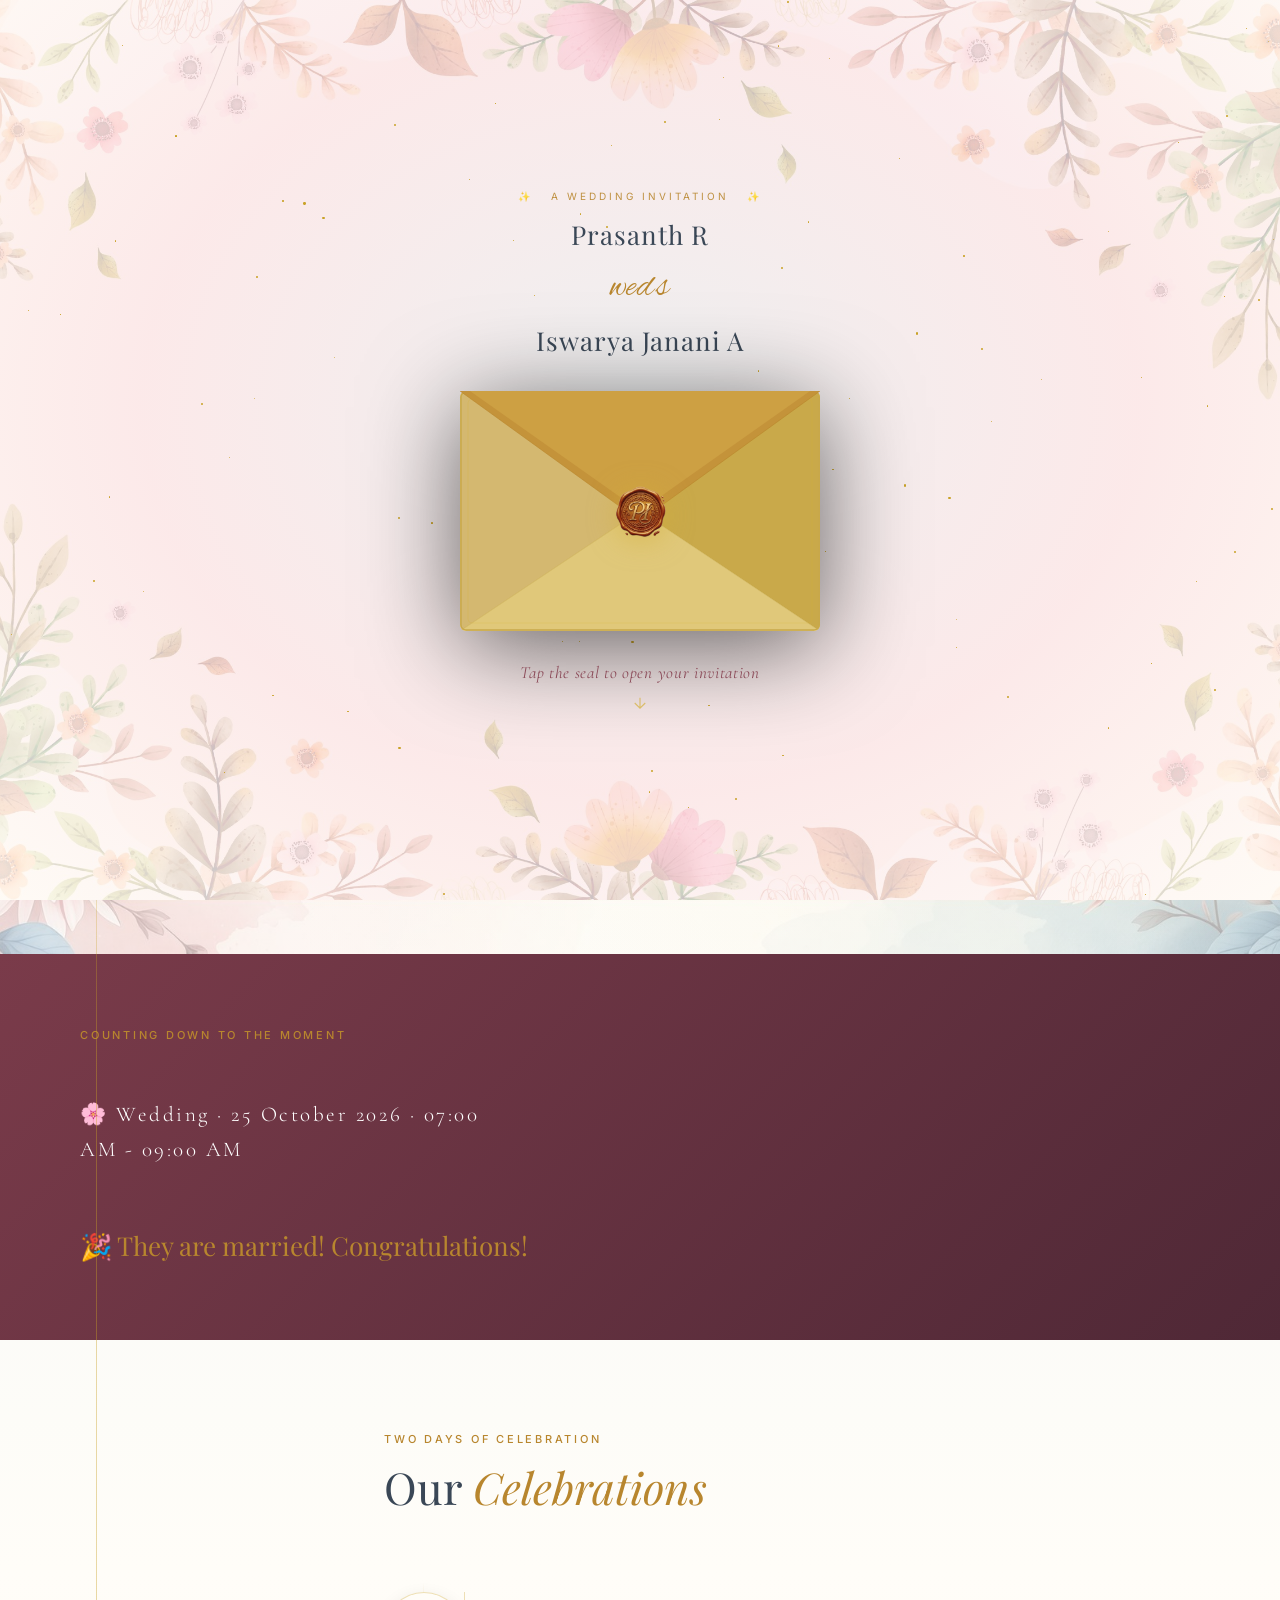
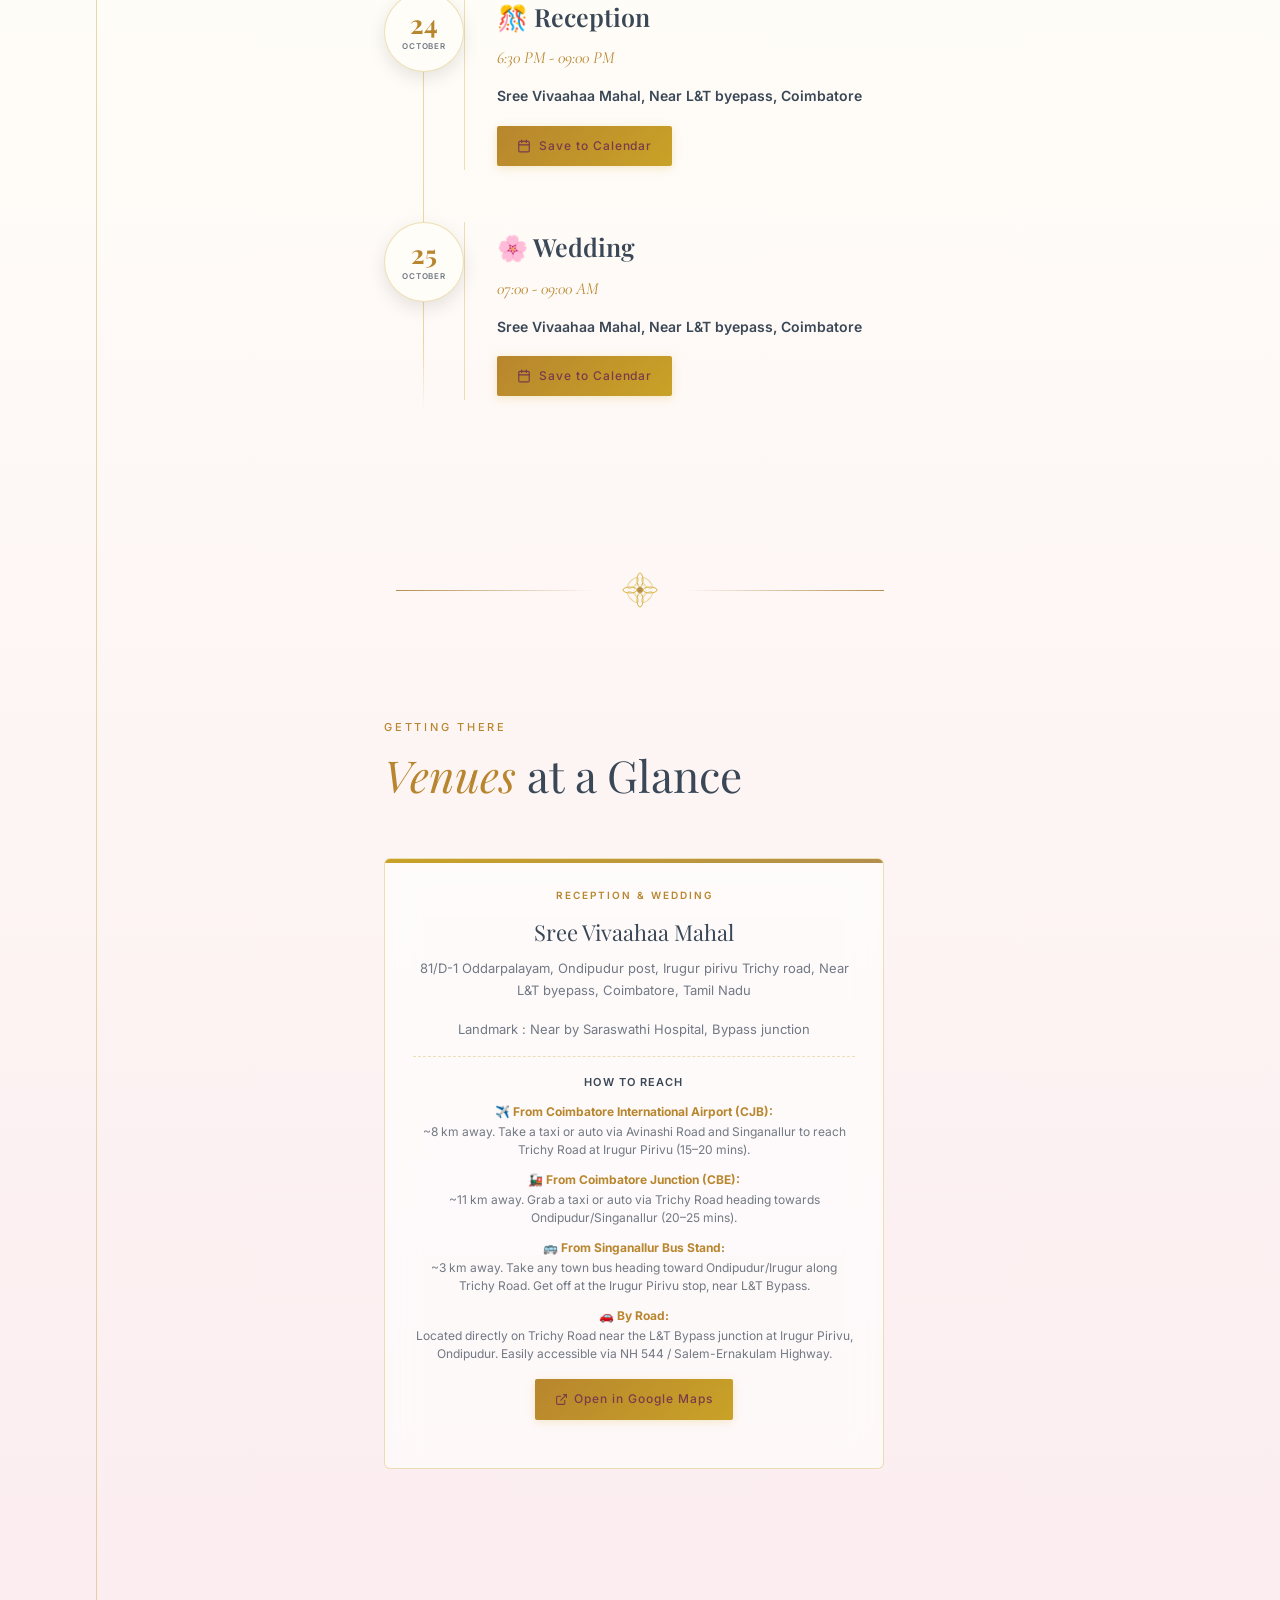
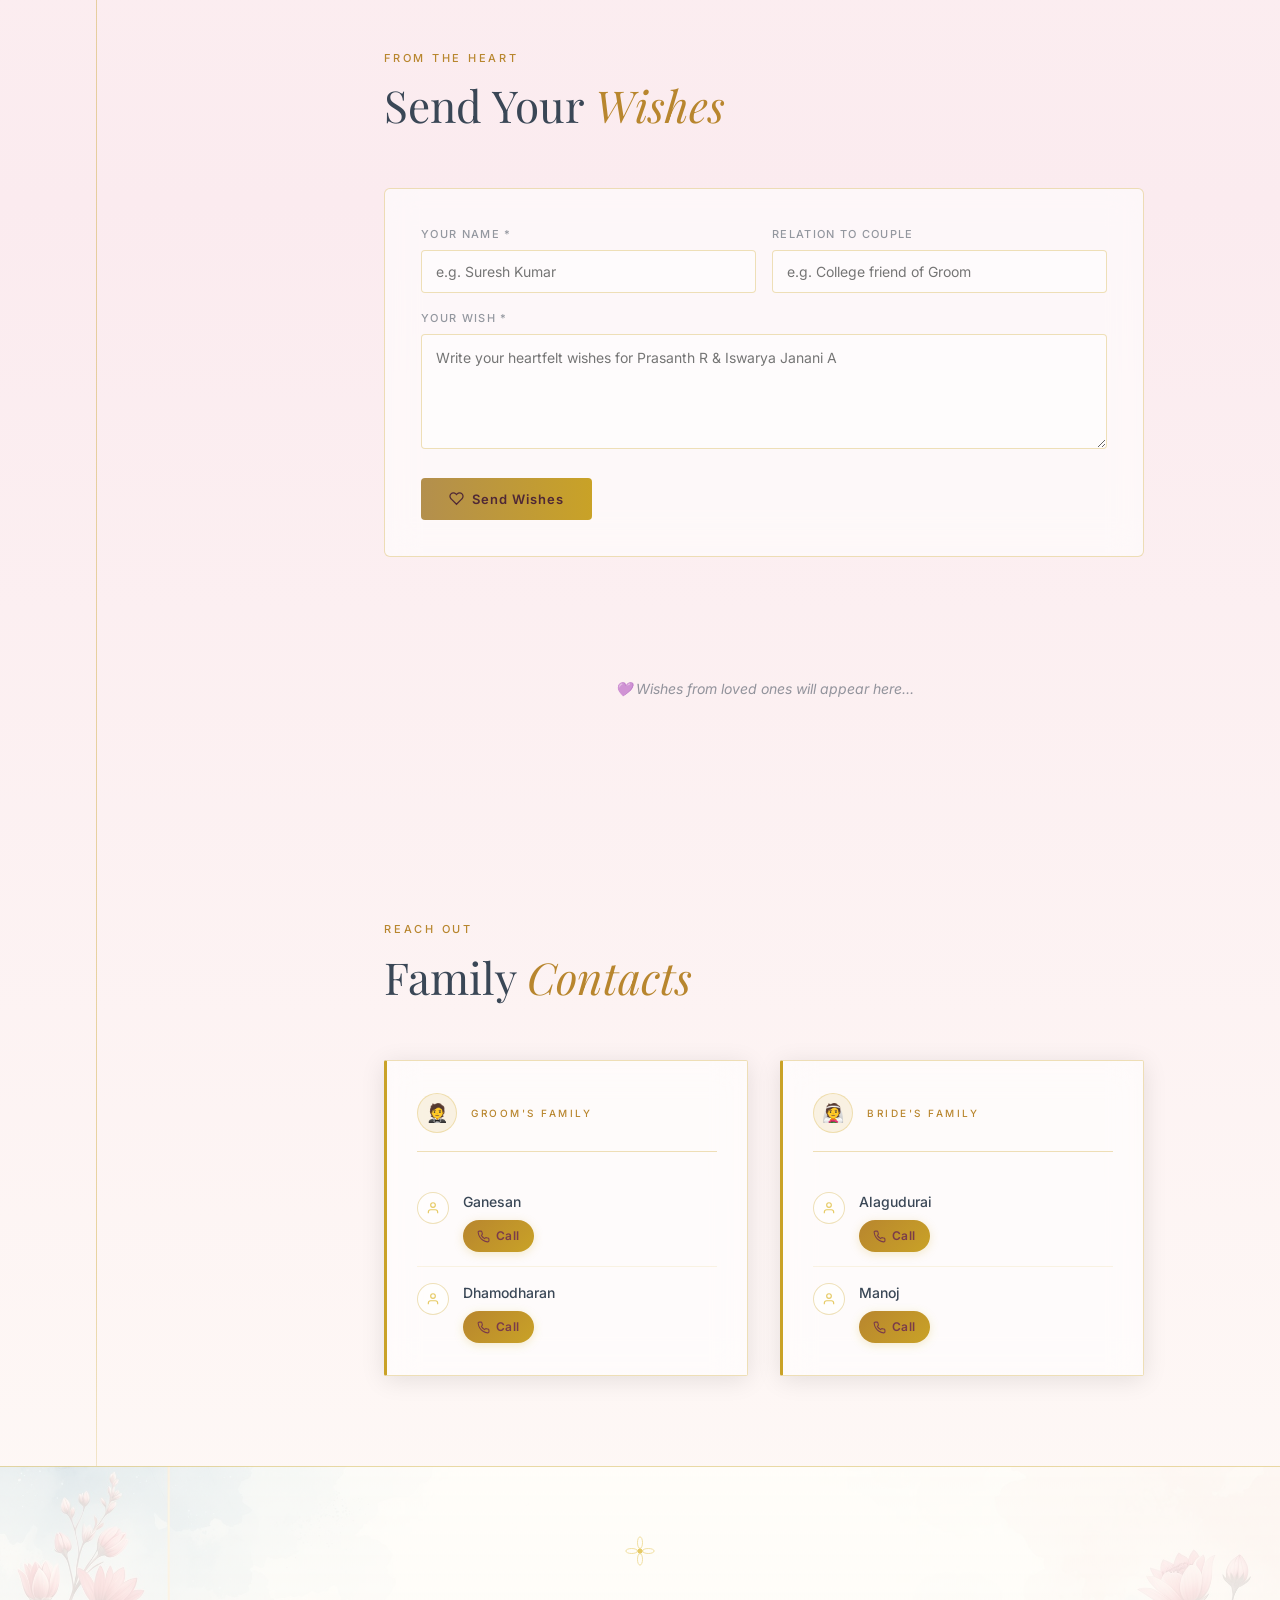
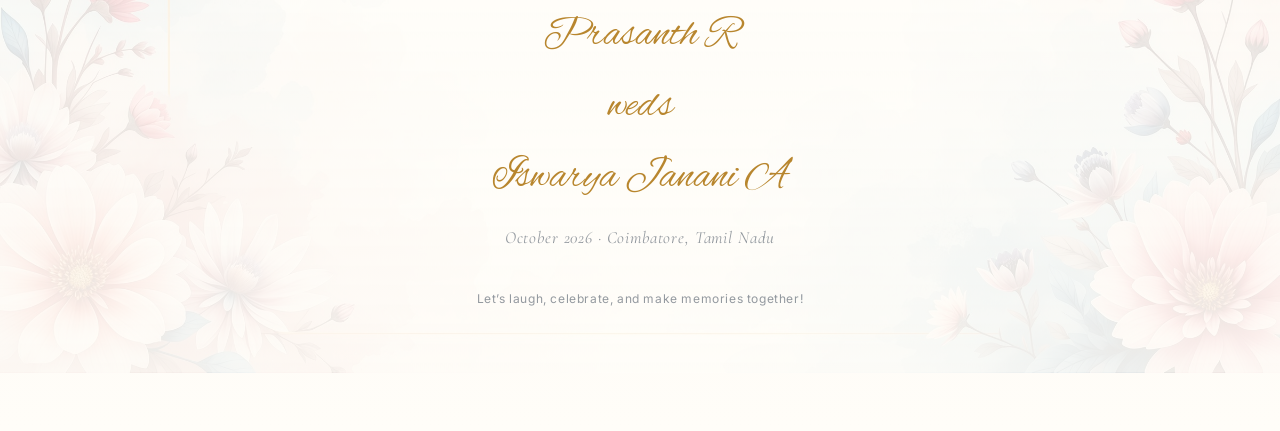
==== commit 4e7d28cb: "Update countdown subtitle styling for improved readability" ====
--- a/index.html
+++ b/index.html
@@ -212,9 +212,8 @@
       <p data-i18n="countdownLabel"
         style="font-family:'Inter',sans-serif; font-size:11px; font-weight:500; letter-spacing:0.25em; text-transform:uppercase; color:var(--gold-light); margin-bottom:12px;">
         Counting down to the moment</p>
-      <p id="countdown-subtitle" data-i18n="countdownSubtitle"
-        style="font-family:'Playfair Display',serif; font-size:22px; font-style:italic; color:rgba(255,255,255,0.92); margin-bottom:32px;">
-        🌸 Wedding · 25 October 2026 · 07:00 AM - 09:00 AM</p>
+      <p id="countdown-subtitle" data-i18n="countdownSubtitle" style="font-family:'Cormorant Garamond', serif; font-size:21px; font-weight:300; color:#FFFFFF; letter-spacing:0.12em; text-align:left; margin-bottom:32px;"> 🌸 Wedding · 25 October 2026 · 07:00 AM - 09:00 AM</p>
+
 
       <div class="scratch-wrap" id="scratch-wrap">
         <div class="countdown-grid">
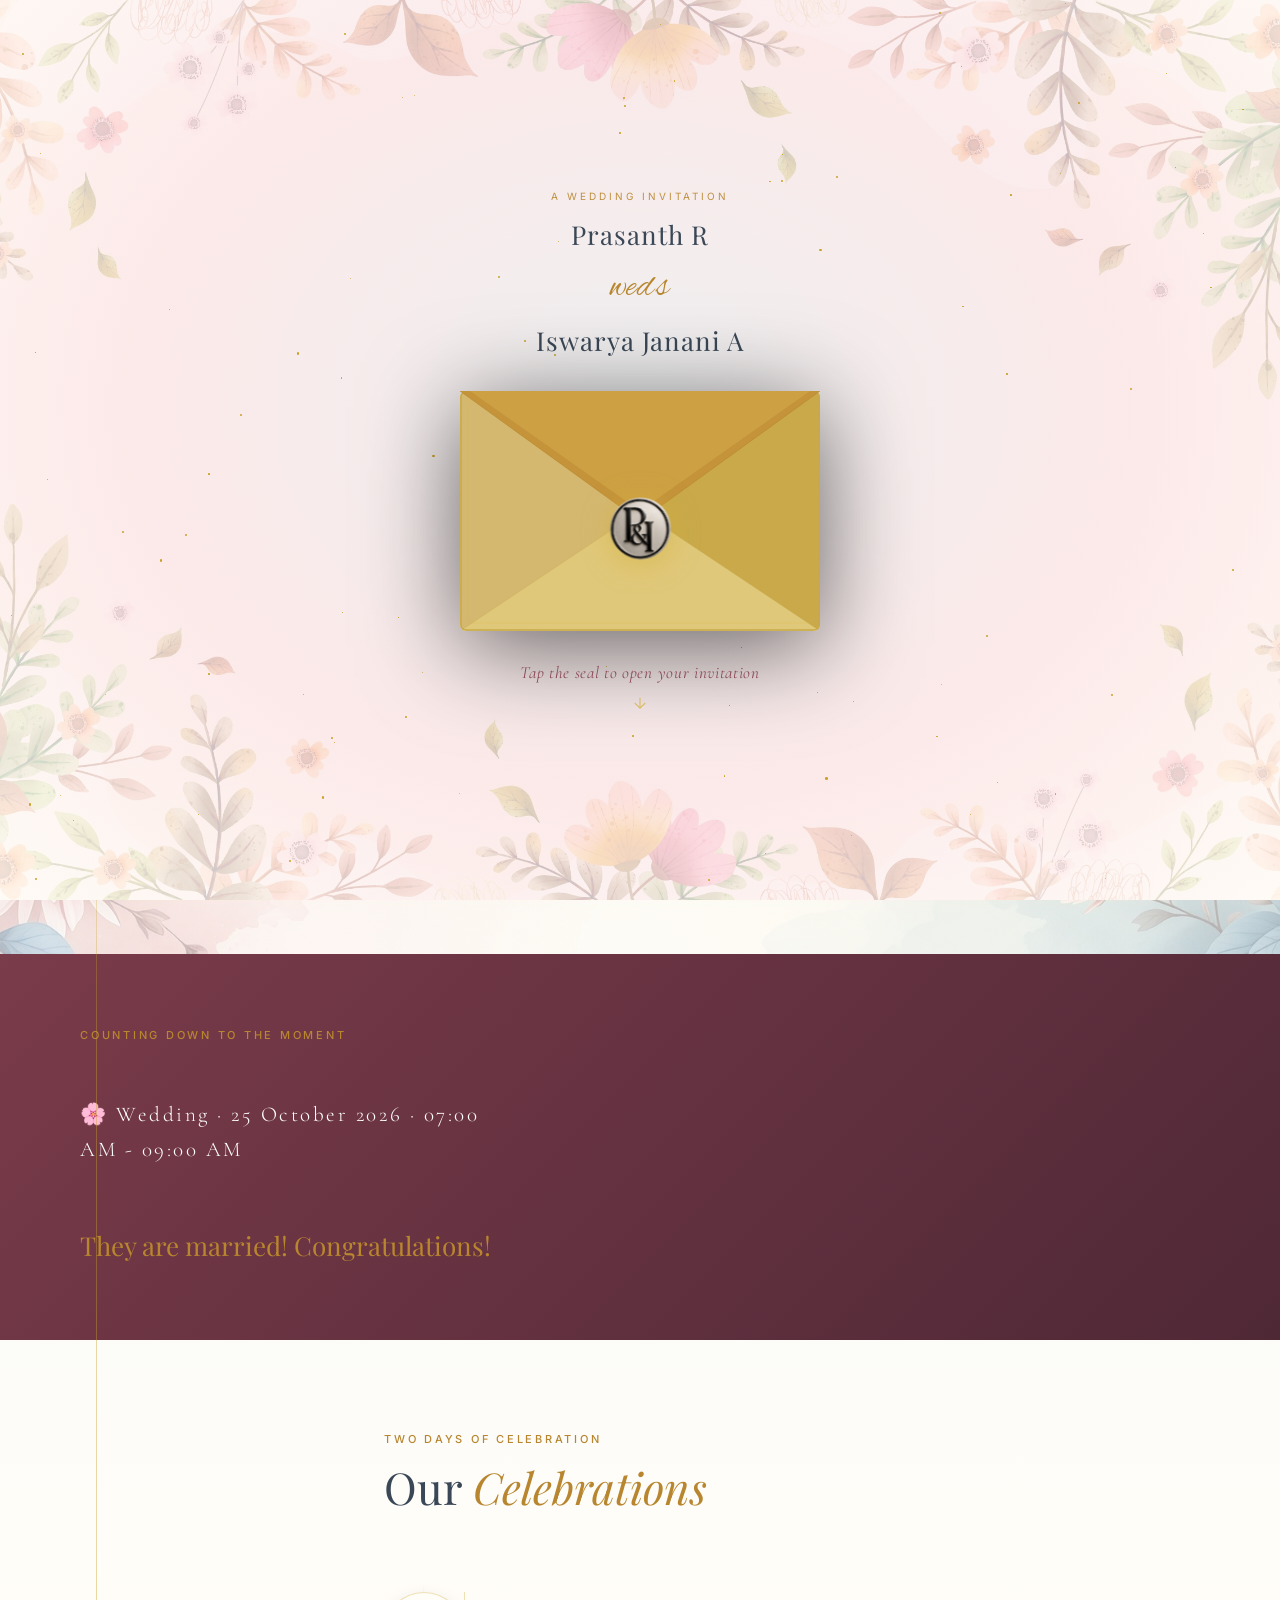
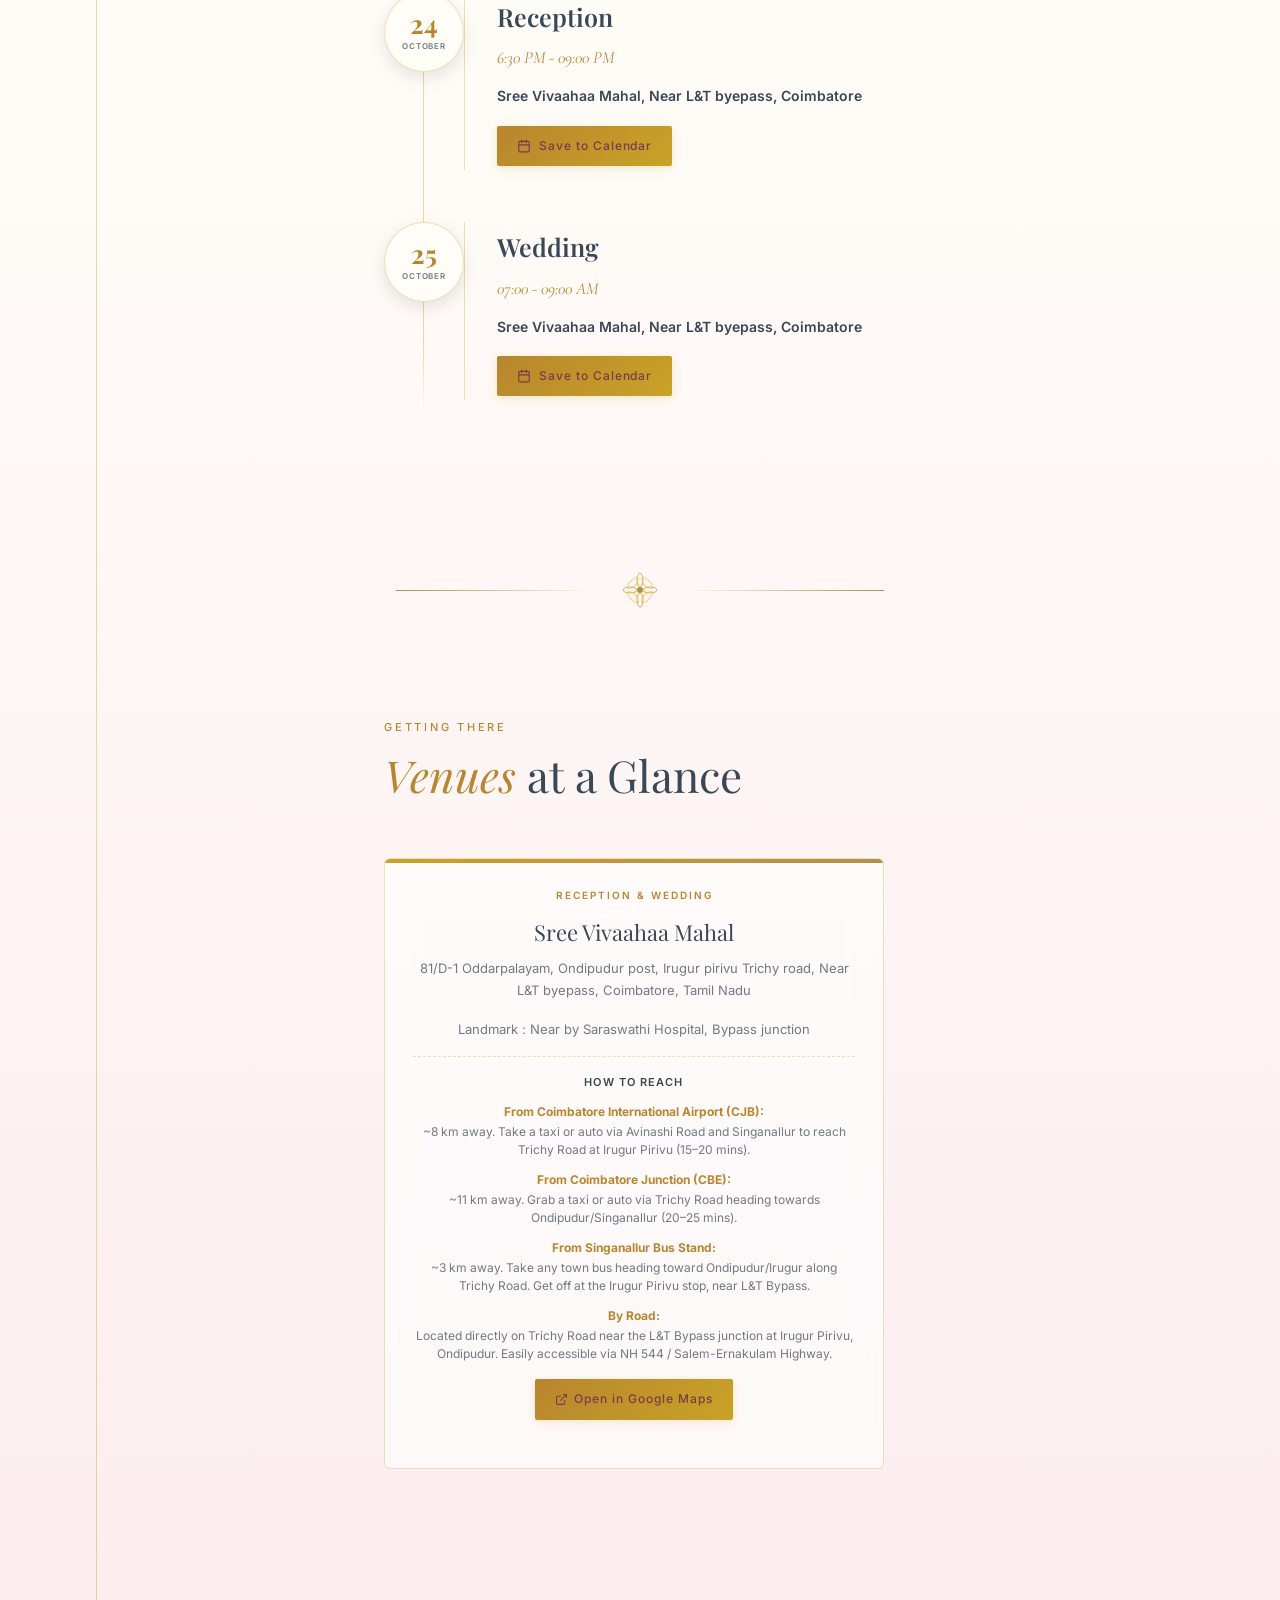
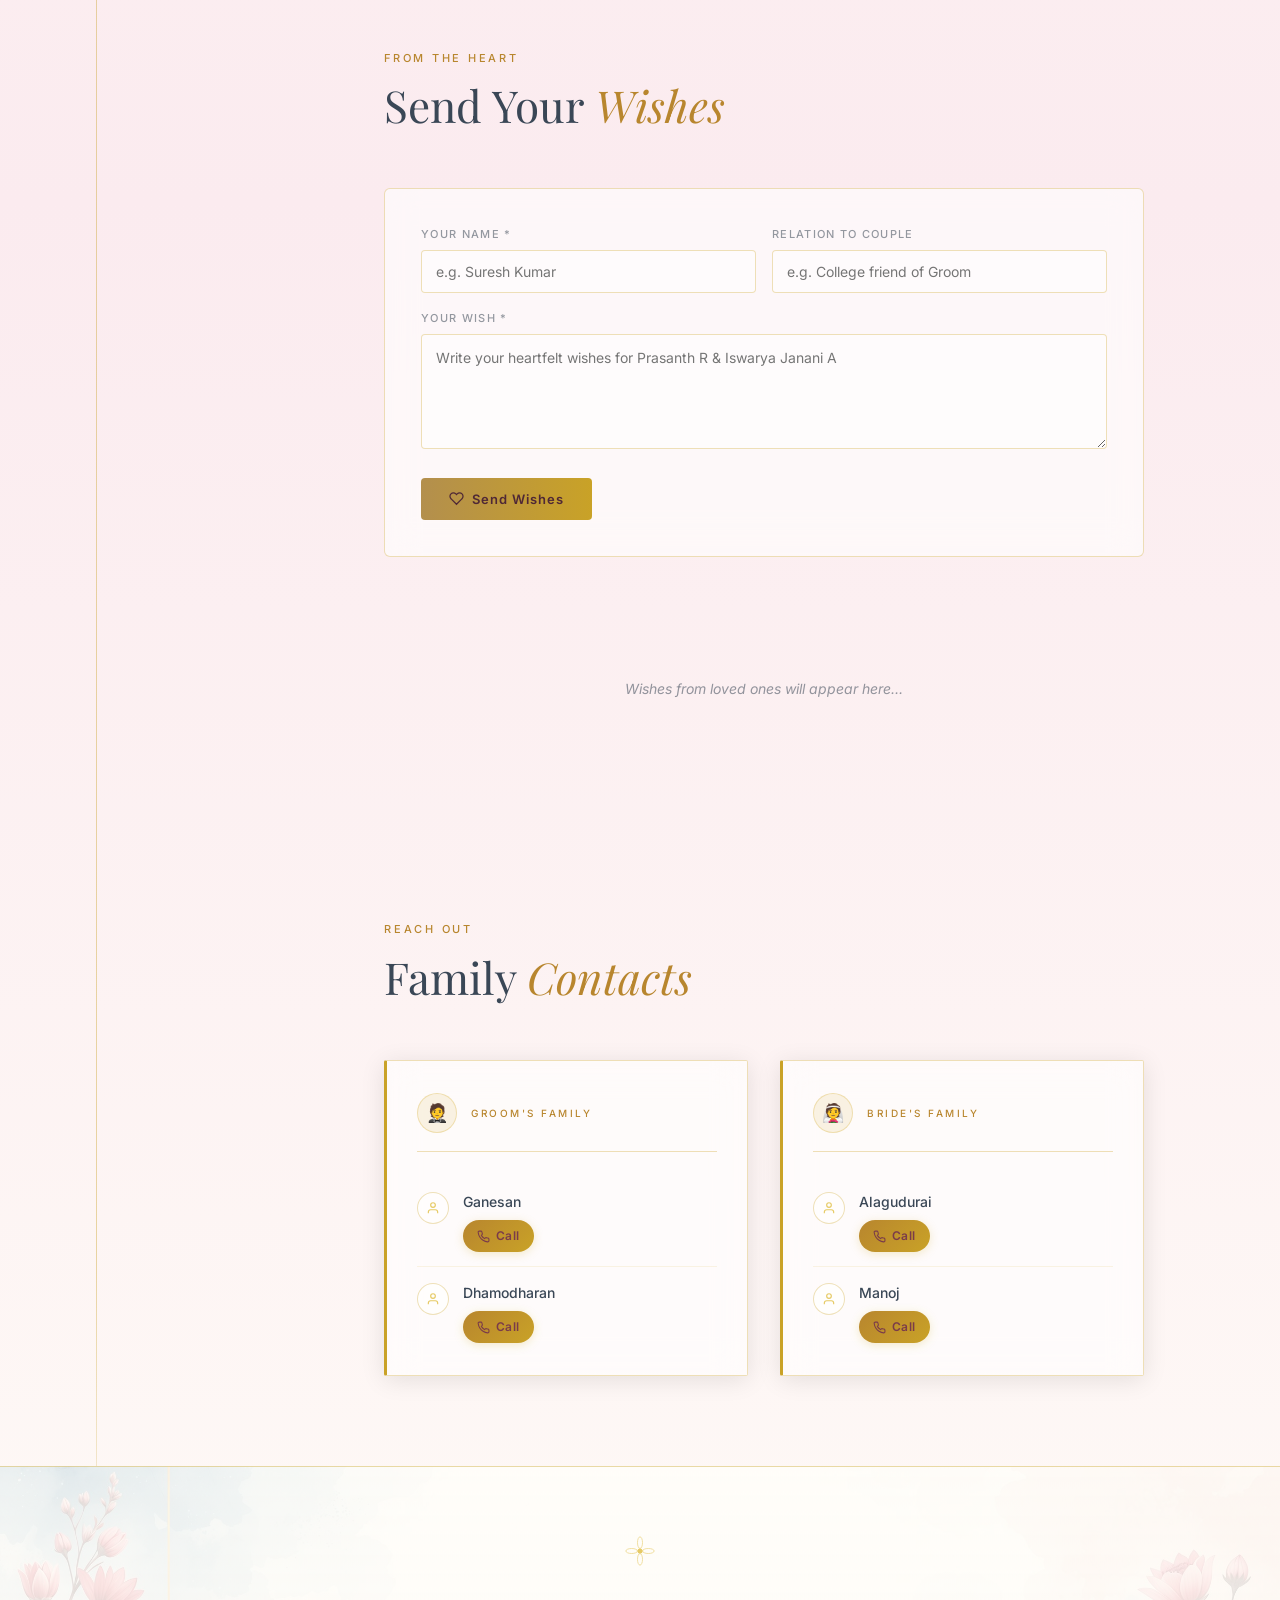
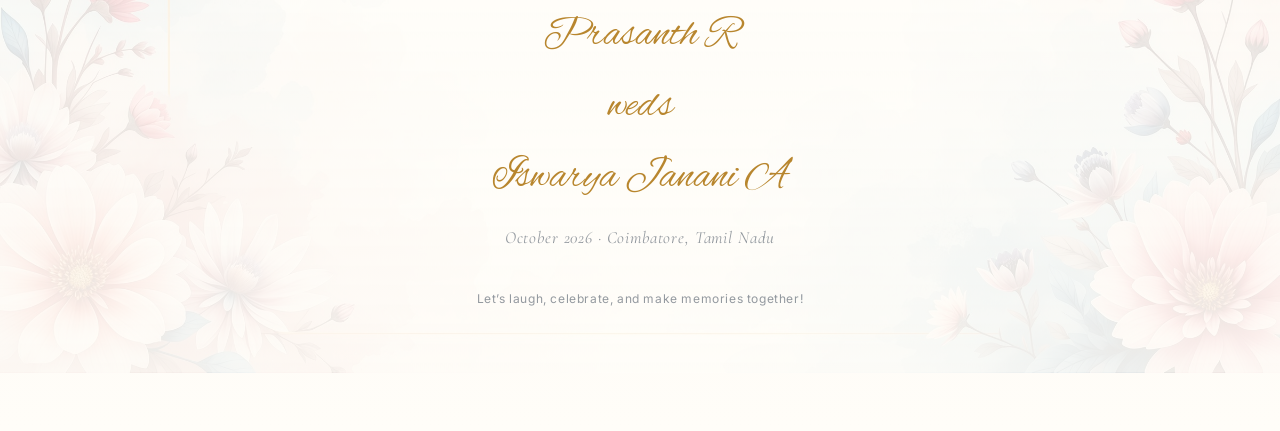
==== commit fba9a6ce: "Remove emojis from invitation text for a cleaner presentation" ====
--- a/index.html
+++ b/index.html
@@ -41,7 +41,7 @@
 
       <!-- Title above envelope -->
       <div class="env-title">
-        <p class="env-title-top" data-i18n="envTitleTop">✨ &nbsp; A Wedding Invitation &nbsp; ✨</p>
+        <p class="env-title-top" data-i18n="envTitleTop">&nbsp; A Wedding Invitation &nbsp;</p>
         <p class="env-title-names"><span data-i18n="groomName">Prasanth R</span> <br> <span
             style="font-family: 'Alex Brush', cursive; color: #B8862E; font-size: 1.4em; font-style: normal;">weds</span> <br> <span data-i18n="brideName">Iswarya Janani A</span>
         </p>
@@ -75,7 +75,7 @@
 
         <!-- The invitation card nestled inside (sits behind the top flap) -->
         <div class="env-inner-card" id="env-inner-card">
-          <p class="env-card-eyebrow" data-i18n="envBlessings">🪔 &nbsp; With our families' love and support &nbsp; 🪔
+          <p class="env-card-eyebrow" data-i18n="envBlessings"> &nbsp; With our families' love and support &nbsp;
           </p>
           <p class="env-card-names"><span data-i18n="groomName">Prasanth R</span><br /><em class="env-amp" data-i18n="heroWeds">weds</em><br /><em data-i18n="brideName">Iswarya Janani A</em></p>
           <p class="env-card-date" data-i18n="heroDate">October 2026 · Coimbatore, Tamil Nadu</p>
@@ -193,7 +193,7 @@
   <div class="hero">
   <!-- Eyebrow text allowed to wrap naturally based on container width -->
   <p id="hero-eyebrow" class="hero-eyebrow" data-i18n="heroEyebrow">
-    ✨ Your presence will make it extra special. See you there! ✨
+    Your presence will make it extra special. See you there!
   </p>
 
   <h1 class="hero-names">
@@ -241,7 +241,7 @@
       </div>
       <p id="cd-done" data-i18n="cdDone"
         style="display:none; font-family:'Playfair Display',serif; font-size:26px; color:var(--gold-light); margin-top:16px;">
-        🎉 They are married! Congratulations!</p>
+        They are married! Congratulations!</p>
     </div>
   </div>
 
@@ -259,7 +259,7 @@
 
           </div>
           <div class="event-details">
-            <div class="event-name" data-i18n="event3Name">🎊 Reception</div>
+            <div class="event-name" data-i18n="event3Name">Reception</div>
             <div class="event-time" data-i18n="event3Time">6:30 PM - 09:00 PM</div>
             <div class="event-venue">
               <span class="event-venue-name" data-i18n="eventVenueName">Sree Vivaahaa Mahal, Near L&T byepass,
@@ -288,7 +288,7 @@
 
           </div>
           <div class="event-details">
-            <div class="event-name" data-i18n="event2Name">🌸 Wedding</div>
+            <div class="event-name" data-i18n="event2Name">Wedding</div>
             <div class="event-time" data-i18n="event2Time">07:00 - 09:00 AM</div>
             <div class="event-venue">
               <span class="event-venue-name" data-i18n="eventVenueName">Sree Vivaahaa Mahal, Near L&T byepass,
@@ -360,25 +360,25 @@
                 style="display: grid; gap: 12px; font-size: 12px; line-height: 1.5; color: var(--text-on-dark-soft); text-align: center;">
                 <div>
                   <strong style="color: var(--gold-light); display: block; margin-bottom: 2px;"
-                    data-i18n="fromAirportLabel">✈️ From Coimbatore International Airport (CJB):</strong>
+                    data-i18n="fromAirportLabel">From Coimbatore International Airport (CJB):</strong>
                   <span data-i18n="venue1Airport">~8 km away. Take a taxi or auto via Avinashi Road and Singanallur to
                     reach Trichy Road at Irugur Pirivu (15–20 mins).</span>
                 </div>
                 <div>
                   <strong style="color: var(--gold-light); display: block; margin-bottom: 2px;"
-                    data-i18n="venue1TrainLabel">🚂 From Coimbatore Junction (CBE):</strong>
+                    data-i18n="venue1TrainLabel">From Coimbatore Junction (CBE):</strong>
                   <span data-i18n="venue1Train">~11 km away. Grab a taxi or auto via Trichy Road heading towards
                     Ondipudur/Singanallur (20–25 mins).</span>
                 </div>
                 <div>
                   <strong style="color: var(--gold-light); display: block; margin-bottom: 2px;"
-                    data-i18n="fromBusLabel">🚌 From Singanallur Bus Stand:</strong>
+                    data-i18n="fromBusLabel">From Singanallur Bus Stand:</strong>
                   <span data-i18n="venue1Bus">~3 km away. Take any town bus heading toward Ondipudur/Irugur along Trichy
                     Road. Get off at the Irugur Pirivu stop, near L&T Bypass.</span>
                 </div>
                 <div>
                   <strong style="color: var(--gold-light); display: block; margin-bottom: 2px;"
-                    data-i18n="byRoadLabel">🚗 By Road:</strong>
+                    data-i18n="byRoadLabel">By Road:</strong>
                   <span data-i18n="venue1Road">Located directly on Trichy Road near the L&T Bypass junction at Irugur
                     Pirivu, Ondipudur. Easily accessible via NH 544 / Salem-Ernakulam Highway.</span>
                 </div>
@@ -458,7 +458,7 @@
         <div
           style="text-align:center; padding:40px 20px; color:var(--text-on-dark-muted); font-style:italic; font-size:14px; grid-column:1/-1;"
           data-i18n="wishesPlaceholderText">
-          💜 Wishes from loved ones will appear here…
+          Wishes from loved ones will appear here…
         </div>
       </div>
     </section>
--- a/styles.css
+++ b/styles.css
@@ -1594,8 +1594,8 @@
   bottom: -35%;
   left: 50%;
   transform: translateX(-50%);
-  width: clamp(80px, 22vw, 110px);
-  height: clamp(80px, 22vw, 110px);
+  width: clamp(55px, 15vw, 75px);
+  height: clamp(55px, 15vw, 75px);
   cursor: pointer;
   transition: filter 0.2s, transform 0.2s;
   filter: drop-shadow(0 4px 14px rgba(212, 175, 55, 0.55));
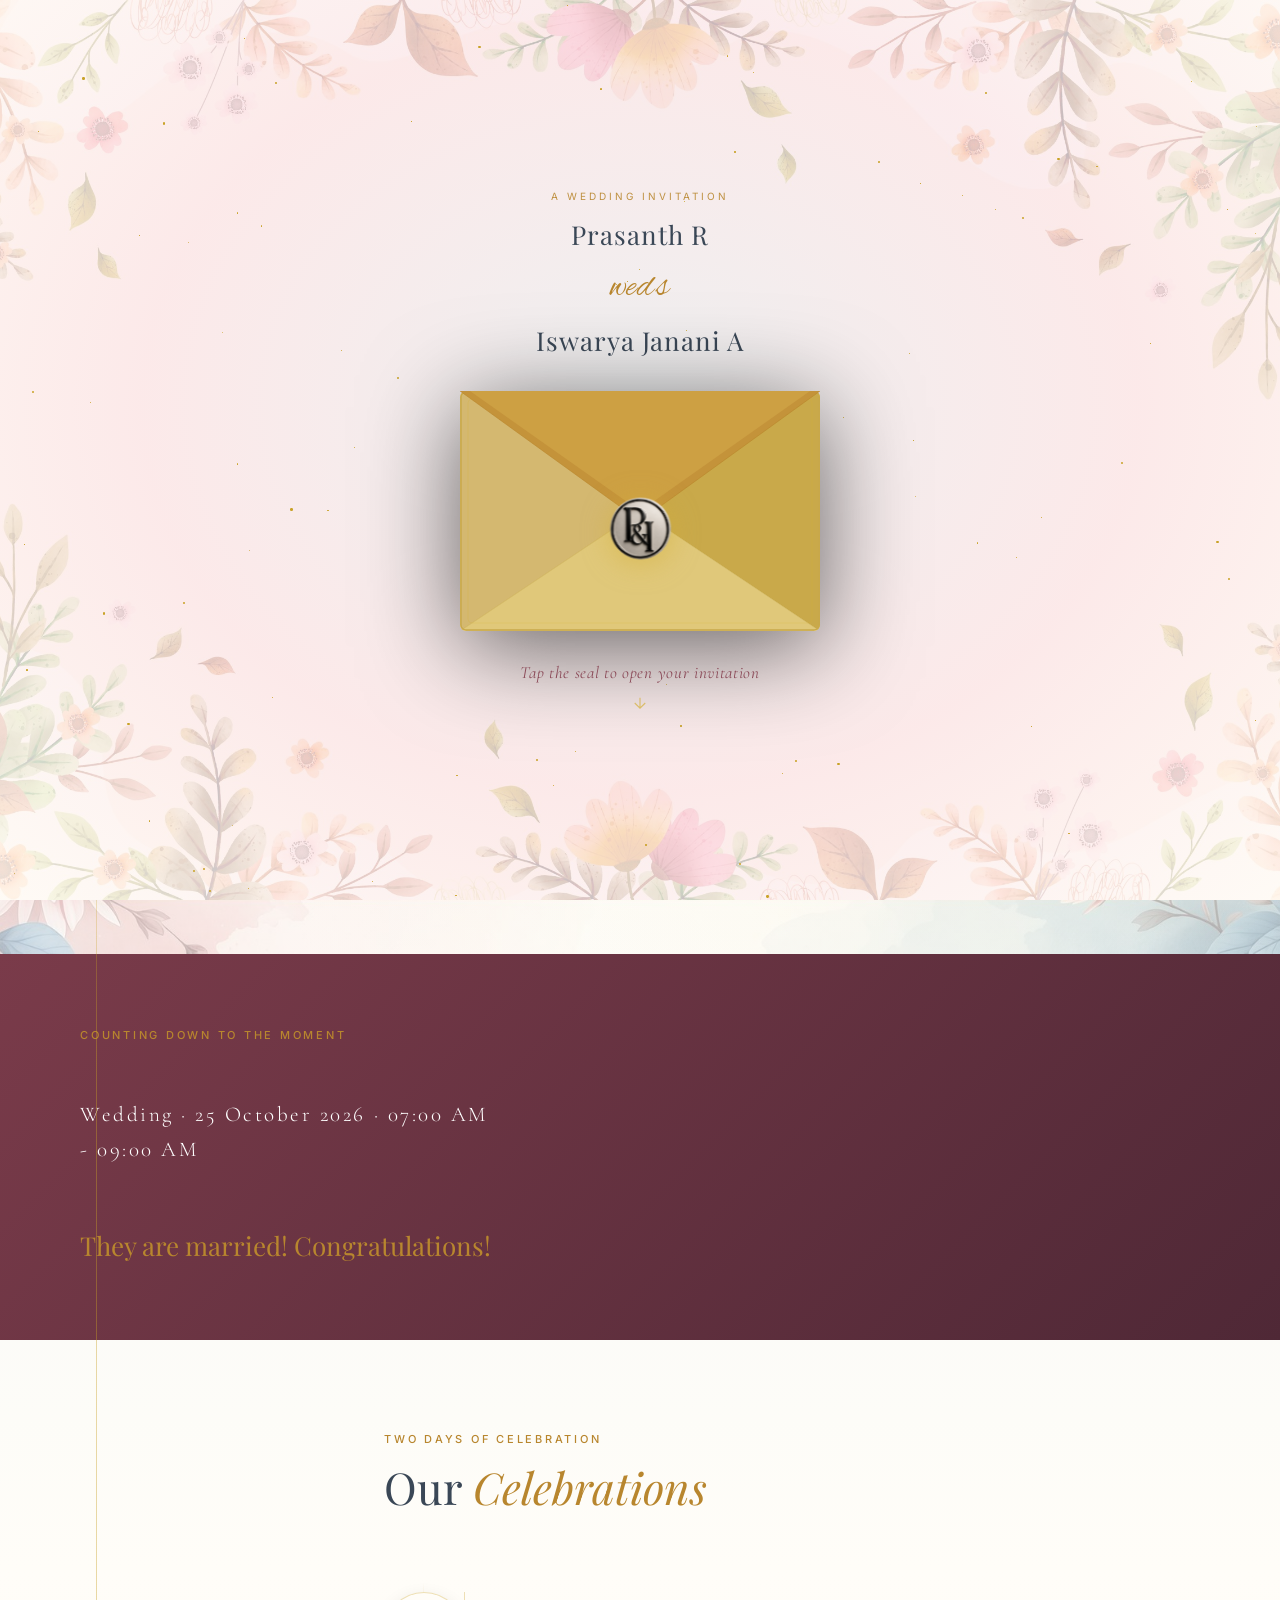
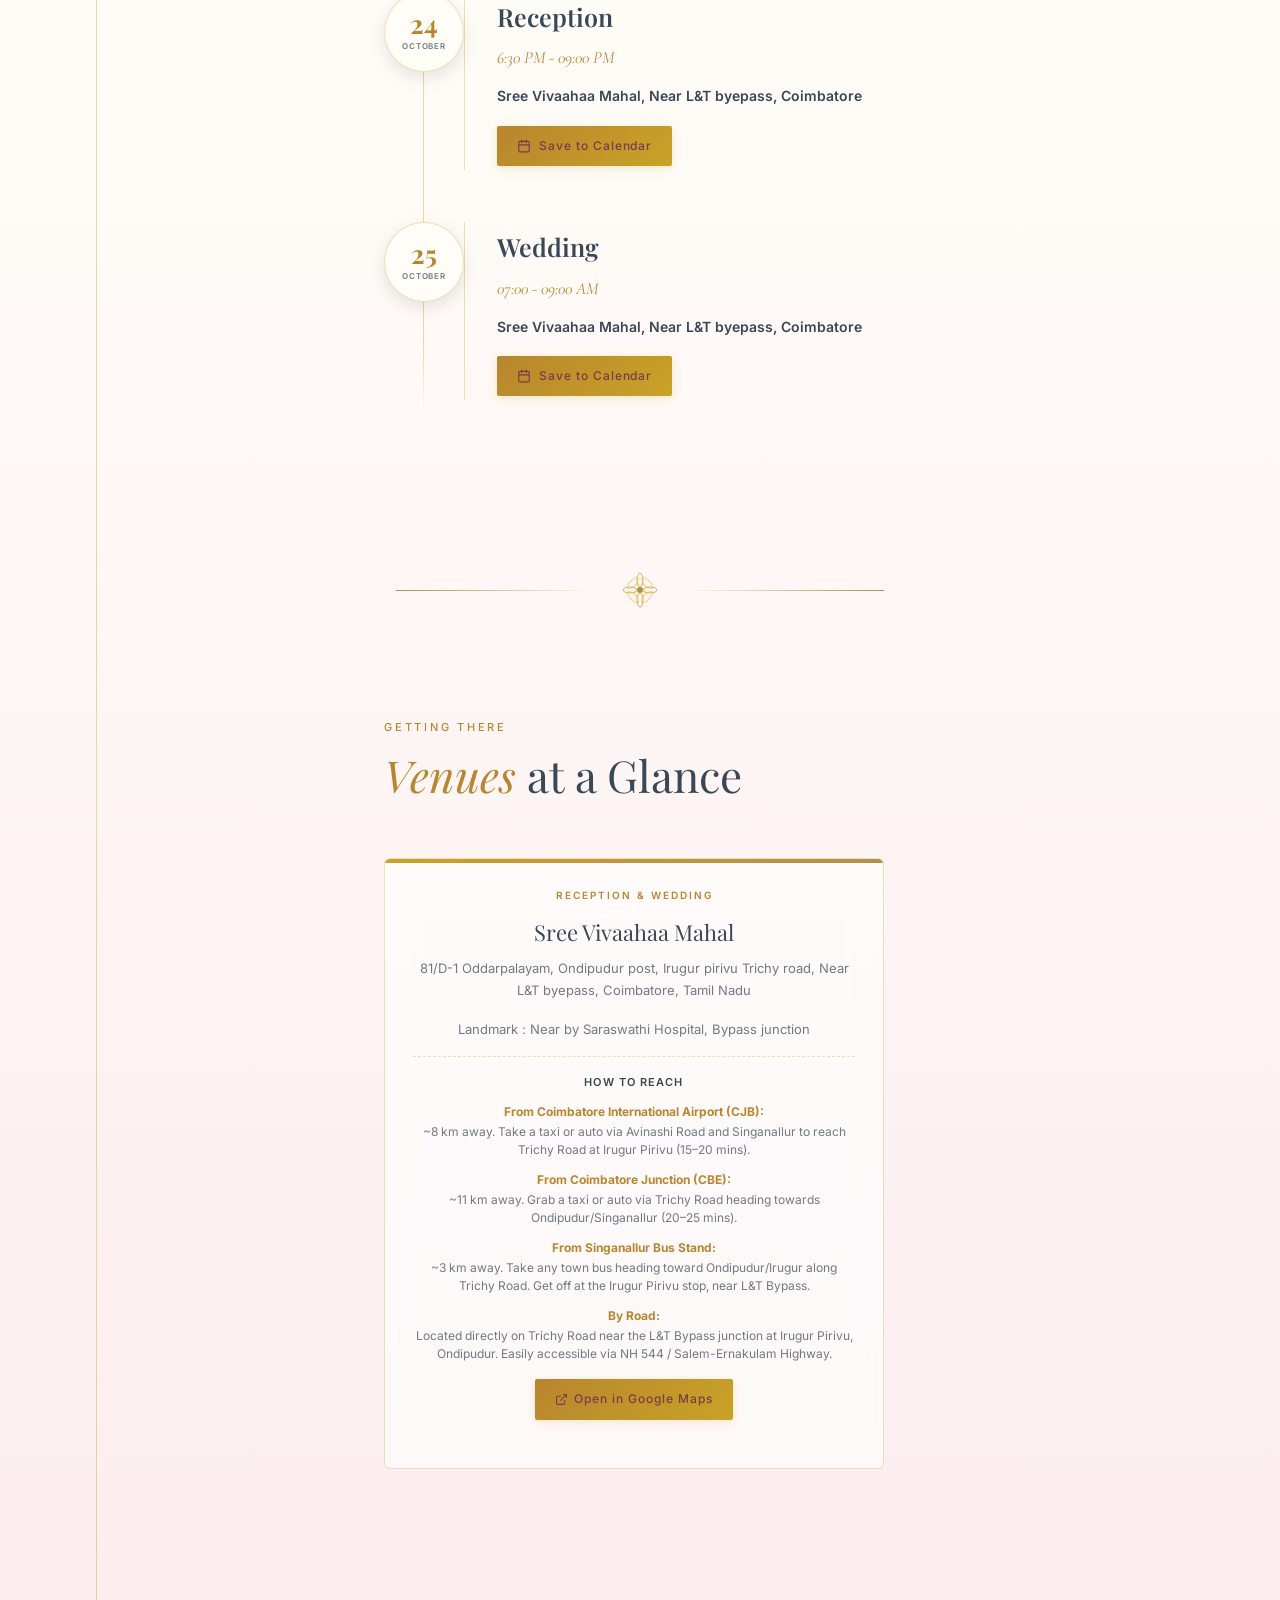
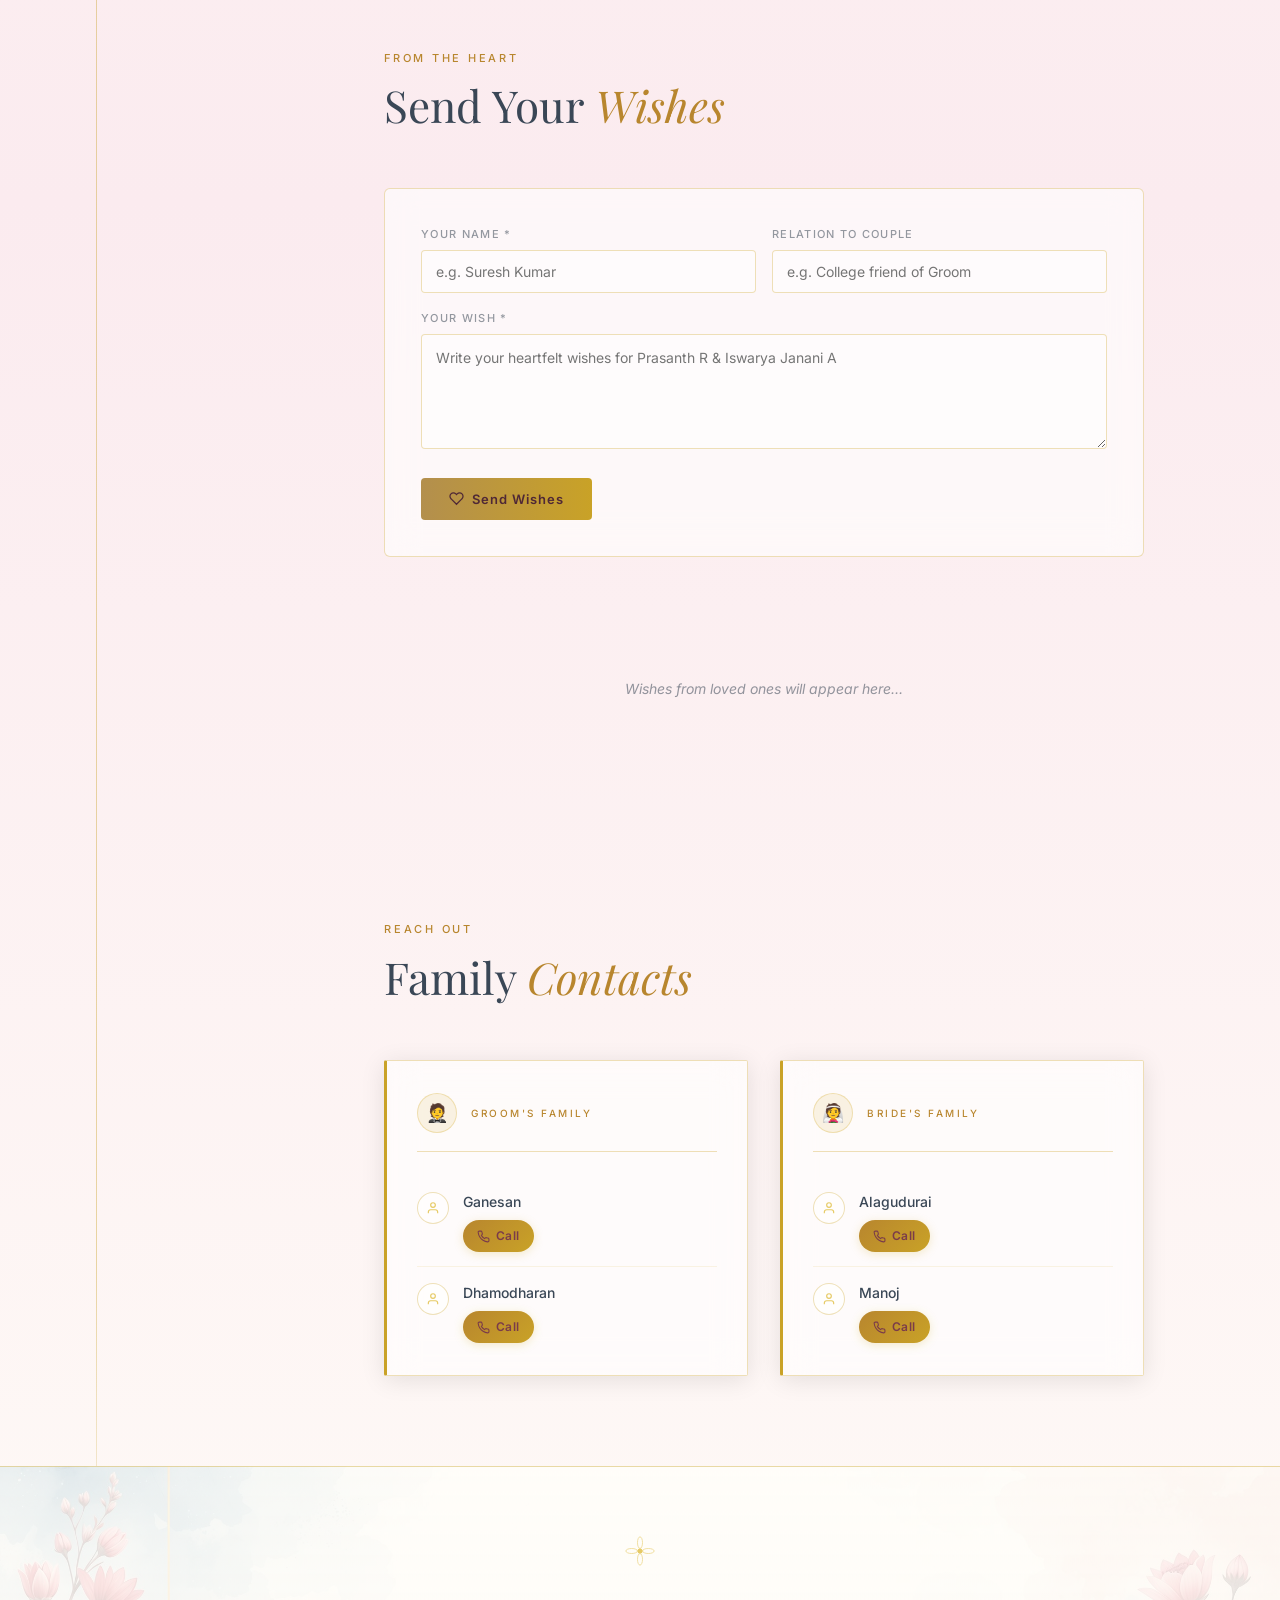
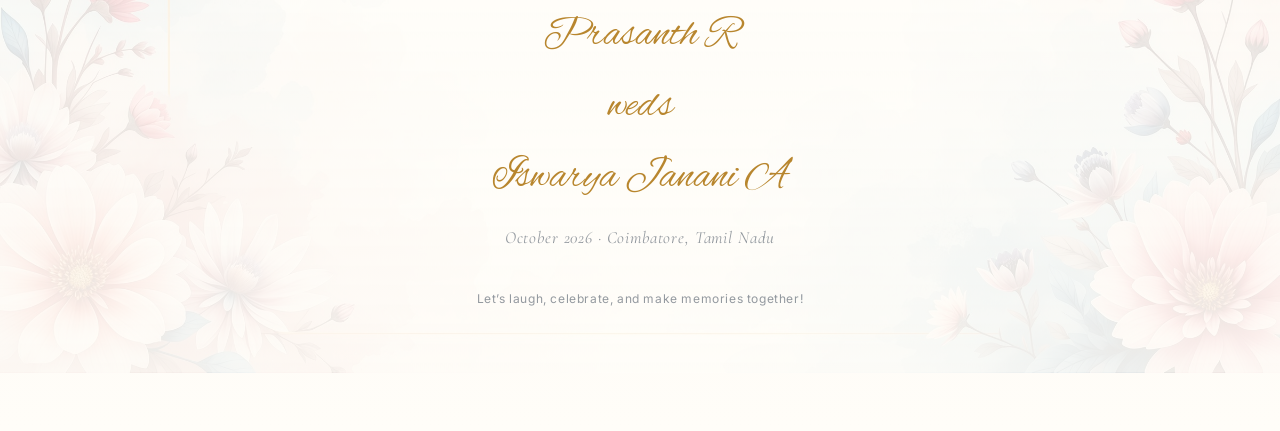
==== commit 74357837: "Remove emoji from countdown subtitle for a cleaner presentation" ====
--- a/index.html
+++ b/index.html
@@ -212,7 +212,7 @@
       <p data-i18n="countdownLabel"
         style="font-family:'Inter',sans-serif; font-size:11px; font-weight:500; letter-spacing:0.25em; text-transform:uppercase; color:var(--gold-light); margin-bottom:12px;">
         Counting down to the moment</p>
-      <p id="countdown-subtitle" data-i18n="countdownSubtitle" style="font-family:'Cormorant Garamond', serif; font-size:21px; font-weight:300; color:#FFFFFF; letter-spacing:0.12em; text-align:left; margin-bottom:32px;"> 🌸 Wedding · 25 October 2026 · 07:00 AM - 09:00 AM</p>
+      <p id="countdown-subtitle" data-i18n="countdownSubtitle" style="font-family:'Cormorant Garamond', serif; font-size:21px; font-weight:300; color:#FFFFFF; letter-spacing:0.12em; text-align:left; margin-bottom:32px;"> Wedding · 25 October 2026 · 07:00 AM - 09:00 AM</p>
 
 
       <div class="scratch-wrap" id="scratch-wrap">
